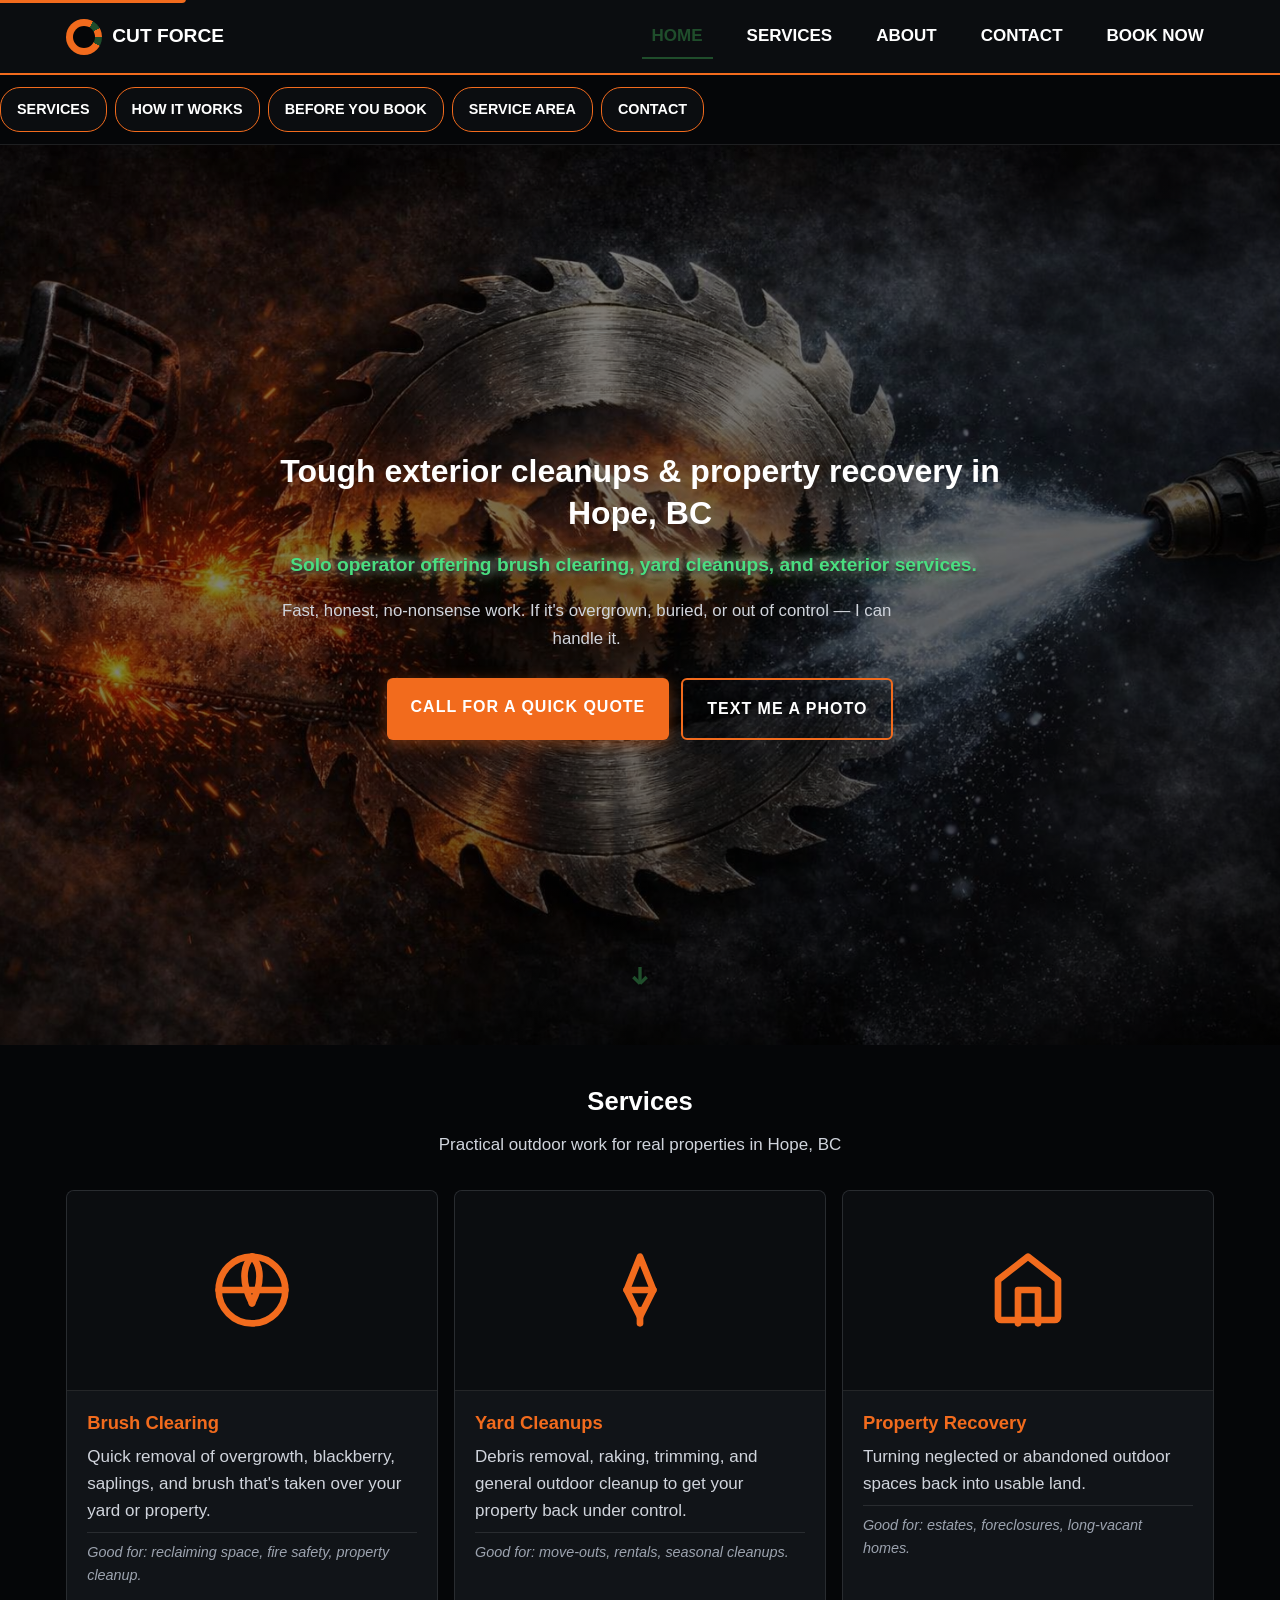
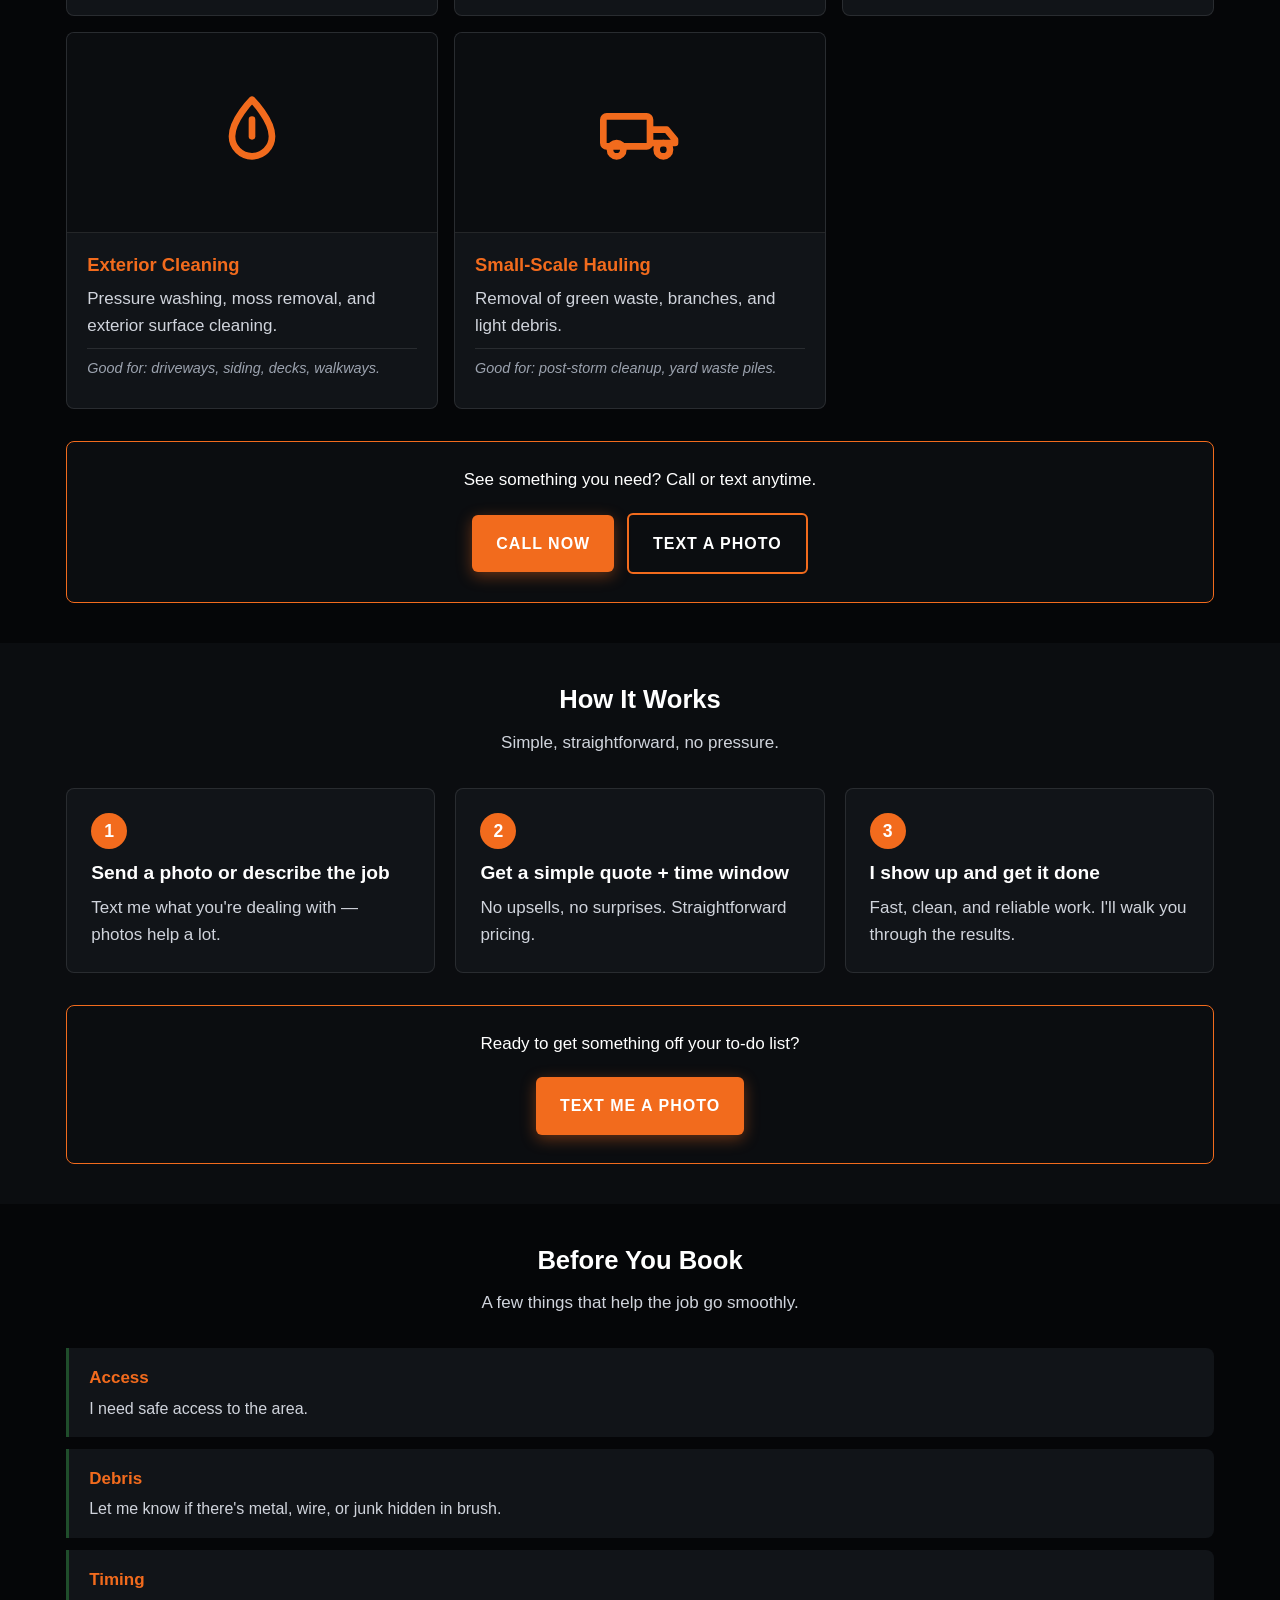
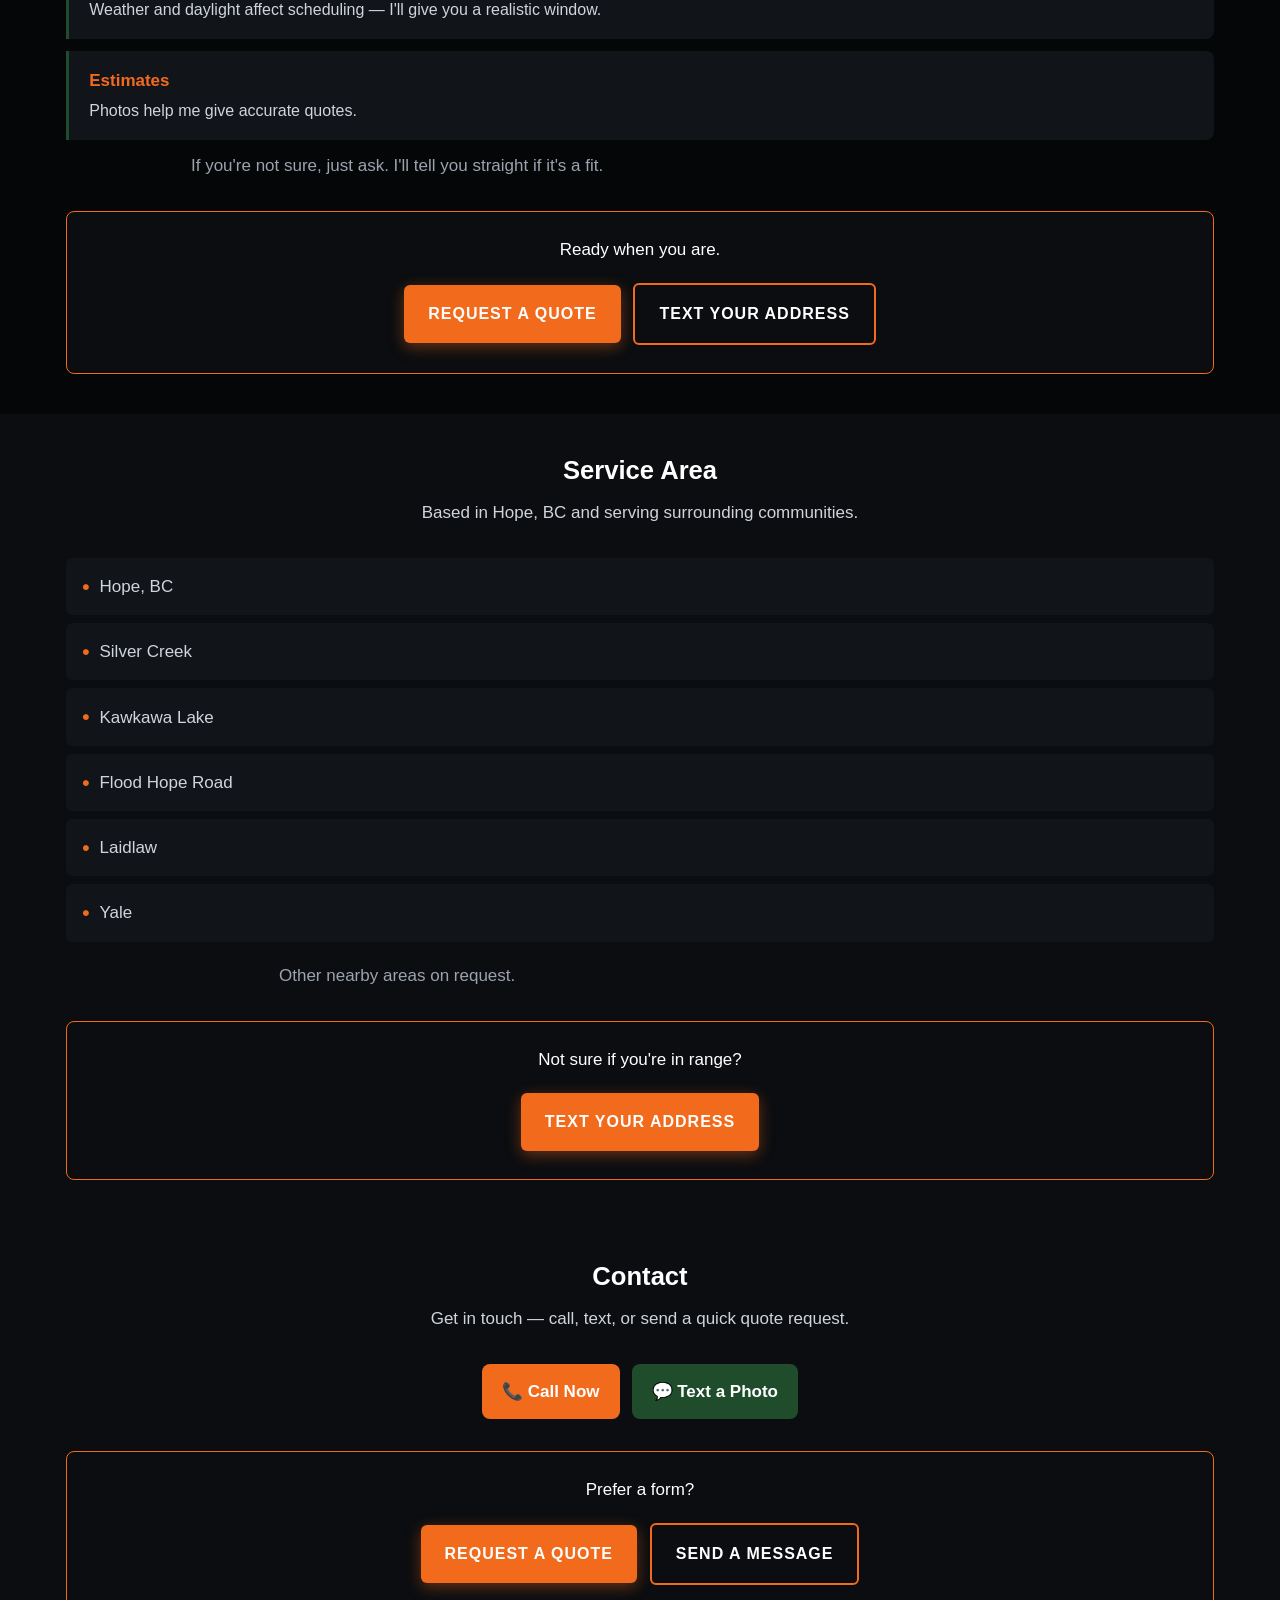
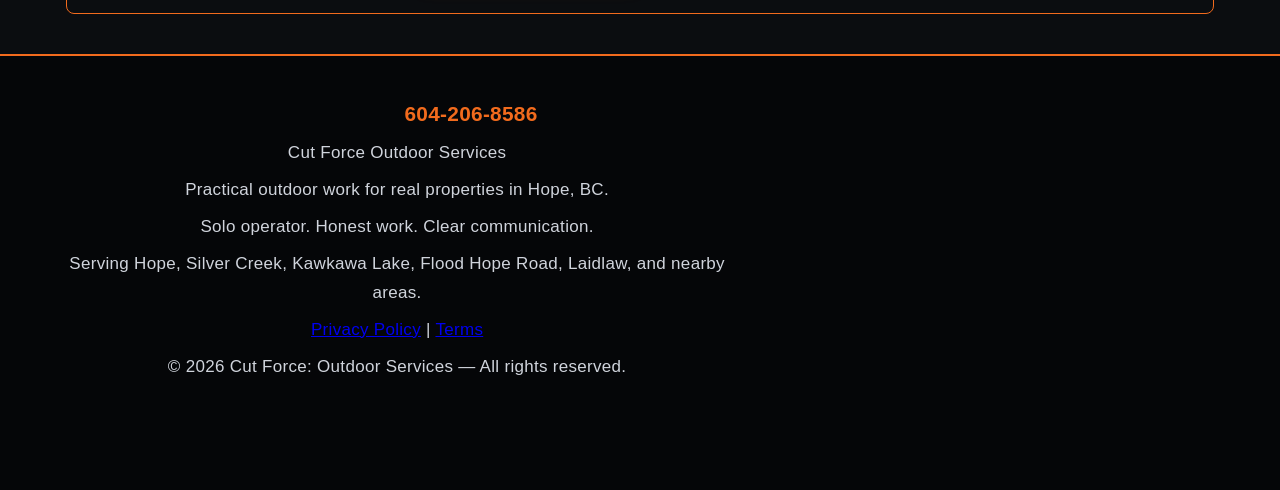
==== index.html @ 31bbf3ec "feat(site): add Microsoft Clarity analytics tracking across pages Add onclick event handlers to trac" ====
<!DOCTYPE html>
<html lang="en">
<head>
    <!-- Clarity tracking code for https://cutforceoutdoorservices.ca/ -->
<script>
    (function(c,l,a,r,i,t,y){
        c[a]=c[a]||function(){(c[a].q=c[a].q||[]).push(arguments)};
        t=l.createElement(r);t.async=1;t.src="https://www.clarity.ms/tag/"+i+"?ref=bwt";
        y=l.getElementsByTagName(r)[0];y.parentNode.insertBefore(t,y);
    })(window, document, "clarity", "script", "xai594ujfy");
</script>
    <meta charset="UTF-8">
    <meta name="viewport" content="width=device-width, initial-scale=1.0">
    <title>Cut Force Outdoor Services | Brush Clearing & Property Recovery in Hope BC</title>
    <meta name="description" content="Solo operator in Hope, BC offering brush clearing, yard cleanups, property recovery, and exterior services. Call or text for a fast quote.">
    
    <!-- Open Graph / Social Media -->
    <meta property="og:title" content="Cut Force Outdoor Services | Brush Clearing & Property Recovery in Hope BC">
    <meta property="og:description" content="Solo operator in Hope, BC offering brush clearing, yard cleanups, property recovery, and exterior services. Call or text for a fast quote.">
    <meta property="og:type" content="website">
    <meta property="og:url" content="https://cutforceoutdoorservices.ca/">
    <meta property="og:image" content="https://cutforceoutdoorservices.ca/img/hero-bg.png">
    
    <!-- Local Business Schema -->
    <script type="application/ld+json">
    {
      "@context": "https://schema.org",
      "@type": "LocalBusiness",
      "name": "Cut Force Outdoor Services",
      "image": "https://cutforceoutdoorservices.ca/img/favicon.svg",
      "telephone": "+16042068586",
      "address": {
        "@type": "PostalAddress",
        "addressLocality": "Hope",
        "addressRegion": "BC",
        "addressCountry": "CA"
      },
      "areaServed": ["Hope, BC", "Silver Creek", "Kawkawa Lake", "Flood Hope Road", "Laidlaw", "Yale"],
      "serviceType": ["Brush Clearing", "Yard Cleanups", "Property Recovery", "Pressure Washing", "Chainsaw Work"]
    }
    </script>
    
    <link rel="icon" href="img/favicon.svg" type="image/svg+xml">
    <link rel="stylesheet" href="css/styles.css">
</head>
<body>
    <a href="#main-content" class="skip-link">Skip to main content</a>

    <header>
        <div class="container header-container">
            <div class="logo">
                <div class="logo-icon" aria-label="Cut Force Logo"></div>
                <span>CUT FORCE</span>
            </div>
            <button class="menu-toggle" aria-label="Toggle menu" aria-expanded="false">☰</button>
            <nav id="main-nav">
                <ul>
                    <li><a href="index.html" class="active">Home</a></li>
                    <li><a href="services.html">Services</a></li>
                    <li><a href="about.html">About</a></li>
                    <li><a href="contact.html">Contact</a></li>
                    <li><a href="contact.html" onclick="clarity('event','cta_book_click')"><span>Book Now</span></a>
                </ul>
            </nav>
        </div>
    </header>

    <nav class="jump-menu" aria-label="Page sections">
        <a href="#services">Services</a>
        <a href="#how-it-works">How It Works</a>
        <a href="#before-you-book">Before You Book</a>
        <a href="#service-area">Service Area</a>
        <a href="#contact">Contact</a>
    </nav>

    <section class="hero" id="main-content">
        <div class="hero-overlay"></div>
        <div class="container hero-content">
            <h1 class="hero-title">Tough exterior cleanups &amp; property recovery in Hope, BC</h1>
            <p class="hero-tagline">Solo operator offering brush clearing, yard cleanups, and exterior services.</p>
            <p class="hero-description">Fast, honest, no-nonsense work. If it's overgrown, buried, or out of control — I can handle it.</p>
            <div class="hero-buttons">
                <a href="tel:604-206-8586" class="btn btn-orange" onclick="clarity('event','cta_call_click')"><span>Call for a Quick Quote</span></a>
                <a href="sms:604-206-8586" class="btn btn-outline" onclick="clarity('event','cta_text_click')"><span>Text Me a Photo</span></a>
            </div>
        </div>
        <div class="scroll-indicator" aria-hidden="true" onclick="document.getElementById('services').scrollIntoView({behavior:'smooth'})">
            <svg viewBox="0 0 24 24"><path d="M12 16 L12 6" stroke="currentColor" stroke-width="2" fill="none"/><path d="M12 16 L8 12" stroke="currentColor" stroke-width="2" fill="none"/><path d="M12 16 L16 12" stroke="currentColor" stroke-width="2" fill="none"/></svg>
        </div>
    </section>

    <main>
        <section class="services" id="services">
            <div class="container">
                <div class="section-header">
                    <h2>Services</h2>
                    <p>Practical outdoor work for real properties in Hope, BC</p>
                </div>
                <div class="services-grid">
                    <div class="service-card">
                        <div class="service-icon">
                            <svg viewBox="0 0 24 24" fill="none" stroke="currentColor" stroke-width="2" stroke-linecap="round" stroke-linejoin="round"><path d="M12 2a10 10 0 0 1 0 20 10 10 0 0 1 0-20"/><path d="M12 2c3 3 3 8 0 14"/><path d="M12 2c-3 3-3 8 0 14"/><path d="M2 12h20"/></svg>
                        </div>
                        <div class="service-card-content">
                            <h3>Brush Clearing</h3>
                            <p>Quick removal of overgrowth, blackberry, saplings, and brush that's taken over your yard or property.</p>
                            <p class="good-for">Good for: reclaiming space, fire safety, property cleanup.</p>
                        </div>
                    </div>
                    <div class="service-card">
                        <div class="service-icon">
                            <svg viewBox="0 0 24 24" fill="none" stroke="currentColor" stroke-width="2" stroke-linecap="round" stroke-linejoin="round"><path d="M12 2L8 12h8z"/><path d="M8 12l4 8 4-8"/><path d="M12 22v-4"/></svg>
                        </div>
                        <div class="service-card-content">
                            <h3>Yard Cleanups</h3>
                            <p>Debris removal, raking, trimming, and general outdoor cleanup to get your property back under control.</p>
                            <p class="good-for">Good for: move-outs, rentals, seasonal cleanups.</p>
                        </div>
                    </div>
                    <div class="service-card">
                        <div class="service-icon">
                            <svg viewBox="0 0 24 24" fill="none" stroke="currentColor" stroke-width="2" stroke-linecap="round" stroke-linejoin="round"><path d="M3 9l9-7 9 7v11a1 1 0 0 1-1 1H4a1 1 0 0 1-1-1z"/><path d="M9 22V12h6v10"/></svg>
                        </div>
                        <div class="service-card-content">
                            <h3>Property Recovery</h3>
                            <p>Turning neglected or abandoned outdoor spaces back into usable land.</p>
                            <p class="good-for">Good for: estates, foreclosures, long-vacant homes.</p>
                        </div>
                    </div>
                    <div class="service-card">
                        <div class="service-icon">
                            <svg viewBox="0 0 24 24" fill="none" stroke="currentColor" stroke-width="2" stroke-linecap="round" stroke-linejoin="round"><path d="M12 2c0 0-6 6-6 11a6 6 0 1 0 12 0c0-5-6-11-6-11z"/><path d="M12 8v5"/></svg>
                        </div>
                        <div class="service-card-content">
                            <h3>Exterior Cleaning</h3>
                            <p>Pressure washing, moss removal, and exterior surface cleaning.</p>
                            <p class="good-for">Good for: driveways, siding, decks, walkways.</p>
                        </div>
                    </div>
                    <div class="service-card">
                        <div class="service-icon">
                            <svg viewBox="0 0 24 24" fill="none" stroke="currentColor" stroke-width="2" stroke-linecap="round" stroke-linejoin="round"><rect x="1" y="7" width="14" height="9" rx="1"/><path d="M16 11h4l2.5 3v1h-7"/><circle cx="5" cy="17" r="2"/><circle cx="19" cy="17" r="2"/></svg>
                        </div>
                        <div class="service-card-content">
                            <h3>Small-Scale Hauling</h3>
                            <p>Removal of green waste, branches, and light debris.</p>
                            <p class="good-for">Good for: post-storm cleanup, yard waste piles.</p>
                        </div>
                    </div>
                </div>
                <div class="cta-block">
                    <p>See something you need? Call or text anytime.</p>
                    <a href="tel:604-206-8586" class="btn btn-orange" onclick="clarity('event','cta_call_click')"><span>Call Now</span></a>
                    <a href="sms:604-206-8586" class="btn btn-outline" onclick="clarity('event','cta_text_click')"><span>Text a Photo</span></a>
                </div>
            </div>
        </section>

        <section class="services services-alt" id="how-it-works">
            <div class="container">
                <div class="section-header">
                    <h2>How It Works</h2>
                    <p>Simple, straightforward, no pressure.</p>
                </div>
                <div class="steps">
                    <div class="step">
                        <div class="step-number">1</div>
                        <h3>Send a photo or describe the job</h3>
                        <p>Text me what you're dealing with — photos help a lot.</p>
                    </div>
                    <div class="step">
                        <div class="step-number">2</div>
                        <h3>Get a simple quote + time window</h3>
                        <p>No upsells, no surprises. Straightforward pricing.</p>
                    </div>
                    <div class="step">
                        <div class="step-number">3</div>
                        <h3>I show up and get it done</h3>
                        <p>Fast, clean, and reliable work. I'll walk you through the results.</p>
                    </div>
                </div>
                <div class="cta-block">
                    <p>Ready to get something off your to-do list?</p>
                    <a href="sms:604-206-8586" class="btn btn-orange" onclick="clarity('event','cta_text_click')"><span>Text Me a Photo</span></a>
                </div>
            </div>
        </section>

        <section class="services" id="before-you-book">
            <div class="container">
                <div class="section-header">
                    <h2>Before You Book</h2>
                    <p>A few things that help the job go smoothly.</p>
                </div>
                <ul class="before-book-list">
                    <li>
                        <strong>Access</strong>
                        <p>I need safe access to the area.</p>
                    </li>
                    <li>
                        <strong>Debris</strong>
                        <p>Let me know if there's metal, wire, or junk hidden in brush.</p>
                    </li>
                    <li>
                        <strong>Timing</strong>
                        <p>Weather and daylight affect scheduling — I'll give you a realistic window.</p>
                    </li>
                    <li>
                        <strong>Estimates</strong>
                        <p>Photos help me give accurate quotes.</p>
                    </li>
                </ul>
                <p class="text-center mb-l text-muted">If you're not sure, just ask. I'll tell you straight if it's a fit.</p>
                <div class="cta-block">
                    <p>Ready when you are.</p>
                    <a href="contact.html" class="btn btn-orange" onclick="clarity('event','cta_quote_click')"><span>Request a Quote</span></a>
                    <a href="sms:604-206-8586" class="btn btn-outline" onclick="clarity('event','cta_text_click')"><span>Text Your Address</span></a>
                </div>
            </div>
        </section>

        <section class="services services-alt" id="service-area">
            <div class="container">
                <div class="section-header">
                    <h2>Service Area</h2>
                    <p>Based in Hope, BC and serving surrounding communities.</p>
                </div>
                <ul class="service-area-list">
                    <li>Hope, BC</li>
                    <li>Silver Creek</li>
                    <li>Kawkawa Lake</li>
                    <li>Flood Hope Road</li>
                    <li>Laidlaw</li>
                    <li>Yale</li>
                </ul>
                <p class="text-center mb-l text-muted">Other nearby areas on request.</p>
                <div class="cta-block">
                    <p>Not sure if you're in range?</p>
                    <a href="sms:604-206-8586" class="btn btn-orange" onclick="clarity('event','cta_text_click')"><span>Text Your Address</span></a>
                </div>
            </div>
        </section>

        <section class="services services-alt" id="contact">
            <div class="container">
                <div class="section-header">
                    <h2>Contact</h2>
                    <p>Get in touch — call, text, or send a quick quote request.</p>
                </div>
                <div class="quick-contact">
                    <a href="tel:604-206-8586" class="call-link" onclick="clarity('event','cta_call_click')">📞 Call Now</a>
                    <a href="sms:604-206-8586" class="text-link" onclick="clarity('event','cta_text_click')">💬 Text a Photo</a>
                </div>
                <div class="cta-block">
                    <p>Prefer a form?</p>
                    <a href="contact.html" class="btn btn-orange" onclick="clarity('event','cta_quote_click')"><span>Request a Quote</span></a>
                    <a href="contact.html" class="btn btn-outline" onclick="clarity('event','cta_contact_click')"><span>Send a Message</span></a>
                </div>
            </div>
        </section>
    </main>

    <footer>
        <div class="container">
            <p class="footer-text footer-phone">604-206-8586</p>
            <p class="footer-text">Cut Force Outdoor Services</p>
            <p class="footer-text">Practical outdoor work for real properties in Hope, BC.</p>
            <p class="footer-text">Solo operator. Honest work. Clear communication.</p>
            <p class="footer-text">Serving Hope, Silver Creek, Kawkawa Lake, Flood Hope Road, Laidlaw, and nearby areas.</p>
            <p class="footer-text"><a href="privacy-policy.html">Privacy Policy</a> | <a href="terms.html">Terms</a></p>
            <p class="footer-text">&copy; 2026 Cut Force: Outdoor Services — All rights reserved.</p>
        </div>
    </footer>

    <div class="sticky-action-bar" aria-label="Quick contact">
        <a href="tel:604-206-8586" onclick="clarity('event','cta_call_click')"><span class="bar-icon">📞</span> Call</a>
        <a href="sms:604-206-8586" onclick="clarity('event','cta_text_click')"><span class="bar-icon">💬</span> Text</a>
        <a href="contact.html" onclick="clarity('event','cta_contact_click')"><span class="bar-icon">📝</span> Contact</a>
    </div>

    <script>
        const menuToggle = document.querySelector('.menu-toggle');
        const nav = document.getElementById('main-nav');
        menuToggle.addEventListener('click', function() {
            const isOpen = nav.style.display === 'block';
            nav.style.display = isOpen ? 'none' : 'block';
            menuToggle.setAttribute('aria-expanded', !isOpen);
            menuToggle.textContent = isOpen ? '☰' : '✕';
        });
    </script>
</body>
</html>
---- css/styles.css ----
/* Cut Force: Outdoor Services - Mobile-First UI Kit */
/* Dark, gritty aesthetic merged with readability-first mobile */

/* Reset & Base */
* { margin: 0; padding: 0; box-sizing: border-box; }
:root {
    --bg-primary: #050608;
    --bg-secondary: #0B0D10;
    --bg-card: #111418;
    --accent-orange: #F26B1D;
    --accent-green: #1F4D2B;
    --text-white: #FFFFFF;
    --text-gray: #D0D4DC;
    --text-muted: #9CA3AF;
}

html { scroll-behavior: smooth; }
body {
    font-family: 'Segoe UI', Tahoma, Geneva, Verdana, sans-serif;
    background-color: var(--bg-primary);
    color: var(--text-white);
    line-height: 1.6;
    min-height: 100vh;
    padding-bottom: 80px;
    font-size: 17px;
}

/* Container */
.container { width: 92%; max-width: 1200px; margin: 0 auto; padding: 0 15px; }

/* Spacing System */
.section-padding { padding: 40px 0; }
.mb-s { margin-bottom: 8px; }
.mb-m { margin-bottom: 16px; }
.mb-l { margin-bottom: 24px; }
.mb-xl { margin-bottom: 32px; }
.mt-xl { margin-top: 32px; }

/* Typography */
h1, h2, h3, h4 { line-height: 1.3; margin-bottom: 12px; }
h1 { font-size: clamp(1.6rem, 5vw, 2rem); }
h2 { font-size: clamp(1.3rem, 4vw, 1.6rem); }
h3 { font-size: 1.2rem; }
p { margin-bottom: 12px; max-width: 70ch; }

/* Text Center Utility */
.text-center { text-align: center; }
.text-center p { margin-left: auto; margin-right: auto; }
.text-muted { color: var(--text-muted); }

/* Skip link */
.skip-link { position: absolute; top: -40px; left: 0; background: var(--accent-orange); color: var(--text-white); padding: 8px 16px; text-decoration: none; z-index: 1000; border-radius: 0 0 4px 0; }
.skip-link:focus { top: 0; }

/* Header */
header { position: sticky; top: 0; background: var(--bg-secondary); border-bottom: 2px solid var(--accent-orange); z-index: 100; padding: 14px 0; }
.header-container { display: flex; justify-content: space-between; align-items: center; flex-wrap: wrap; padding: 0 15px; }
.logo { font-size: 1.2rem; font-weight: 900; color: var(--text-white); display: flex; align-items: center; gap: 10px; }
.logo-icon { width: 36px; height: 36px; border-radius: 50%; background: conic-gradient(from 0deg, var(--accent-orange) 0deg 30deg, var(--accent-green) 30deg 60deg, var(--accent-orange) 60deg 90deg, var(--accent-green) 90deg 120deg, var(--accent-orange) 120deg); position: relative; flex-shrink: 0; }
.logo-icon::before { content: ''; position: absolute; top: 50%; left: 50%; transform: translate(-50%, -50%); width: 22px; height: 22px; background: var(--bg-primary); border-radius: 50%; }
.phone-header { color: var(--accent-orange); font-weight: 700; font-size: 1rem; }

/* Navigation */
nav ul { display: flex; list-style: none; gap: 1.5rem; flex-wrap: wrap; }
nav a { color: var(--text-white); text-transform: uppercase; font-weight: 600; transition: color 0.3s; padding: 8px 10px; text-decoration: none; min-height: 44px; display: inline-flex; align-items: center; }
nav a:hover { color: var(--accent-orange); }
nav a.active { color: var(--accent-green); border-bottom: 2px solid var(--accent-green); }
nav a:focus { outline: 2px solid var(--accent-green); outline-offset: 2px; }

/* Hamburger Menu */
.menu-toggle { display: none; background: none; border: none; color: var(--text-white); font-size: 1.8rem; cursor: pointer; padding: 8px; min-height: 44px; min-width: 44px; }

/* Sticky Bottom Action Bar */
.sticky-action-bar { position: fixed; bottom: 0; left: 0; right: 0; background: var(--bg-secondary); border-top: 2px solid var(--accent-orange); display: flex; z-index: 100; padding: 8px 0; box-shadow: 0 -4px 20px rgba(0,0,0,0.5); }
.sticky-action-bar a { flex: 1; display: flex; flex-direction: column; align-items: center; justify-content: center; gap: 4px; padding: 10px 8px; text-decoration: none; color: var(--text-white); font-weight: 700; font-size: 0.75rem; text-transform: uppercase; letter-spacing: 0.5px; min-height: 56px; border-right: 1px solid rgba(255,255,255,0.1); }
.sticky-action-bar a:last-child { border-right: none; }
.sticky-action-bar a:hover { background: rgba(242, 107, 29, 0.15); }
.sticky-action-bar a:focus { outline: 2px solid var(--accent-green); outline-offset: -2px; }
.sticky-action-bar .bar-icon { font-size: 1.3rem; }

/* Hero Section */
.hero { position: relative; min-height: 100vh; display: flex; align-items: center; justify-content: center; text-align: center; overflow: hidden; background-image: url("../img/hero-bg.png"); background-size: cover; background-position: center; background-repeat: no-repeat; background-color: var(--bg-secondary); }
.hero-short { min-height: 50vh; }
.hero-overlay { position: absolute; inset: 0; background: linear-gradient(135deg, rgba(0,0,0,0.4) 0%, rgba(0,0,0,0.7) 100%); z-index: 1; }
.hero-content { position: relative; z-index: 3; padding: 20px; max-width: 800px; }
.hero-title { margin-bottom: 16px; }
.hero-tagline { font-size: 1.2rem; color: #4ADE80; margin-bottom: 16px; font-weight: 600; text-shadow: 0 2px 4px rgba(0,0,0,0.95), 0 0 10px rgba(255,255,255,0.9), 0 0 22px rgba(124,255,138,0.45); }
.hero-description { font-size: 1.05rem; color: var(--text-gray); margin-bottom: 24px; line-height: 1.7; }
.hero-buttons { display: flex; gap: 12px; flex-wrap: wrap; justify-content: center; }

/* Jump Menu */
.jump-menu { display: flex; gap: 8px; overflow-x: auto; padding: 12px 0; border-bottom: 1px solid rgba(255,255,255,0.1); }
.jump-menu a { white-space: nowrap; padding: 10px 16px; background: var(--bg-secondary); border: 1px solid var(--accent-orange); border-radius: 20px; color: var(--text-white); text-decoration: none; font-size: 0.9rem; font-weight: 600; flex-shrink: 0; min-height: 44px; display: inline-flex; align-items: center; }
.jump-menu a:hover { background: var(--accent-orange); }
.jump-menu a:focus { outline: 2px solid var(--accent-green); }

/* Buttons */
.btn { padding: 16px 24px; font-weight: 900; text-transform: uppercase; border: none; cursor: pointer; transition: all 0.3s; font-size: 1rem; letter-spacing: 1px; text-decoration: none; display: inline-block; min-height: 48px; border-radius: 6px; }
.btn:focus { outline: 2px solid var(--accent-green); outline-offset: 2px; }
.btn-orange { background: var(--accent-orange); color: var(--text-white); box-shadow: 0 4px 15px rgba(242, 107, 29, 0.4); }
.btn-orange:hover { transform: translateY(-2px); box-shadow: 0 6px 20px rgba(242, 107, 29, 0.6); }
.btn-outline { background: transparent; color: var(--text-white); border: 2px solid var(--accent-orange); min-height: 48px; }
.btn-outline:hover { background: rgba(242, 107, 29, 0.2); }
.btn-full { width: 100%; text-align: center; }

/* Services Section */
.services { padding: 40px 0; background: var(--bg-primary); }
.services-alt { background: var(--bg-secondary); }
.services-grid { display: grid; grid-template-columns: 1fr; gap: 16px; margin-top: 24px; }
.service-card { background: var(--bg-card); border: 1px solid rgba(255,255,255,0.1); border-radius: 8px; overflow: hidden; transition: transform 0.3s, box-shadow 0.3s; }
.service-card:hover { transform: translateY(-3px); box-shadow: 0 8px 25px rgba(0,0,0,0.4); }
.service-card img { width: 100%; height: 200px; object-fit: cover; display: block; }
.service-card .service-icon { width: 100%; height: 200px; display: flex; align-items: center; justify-content: center; background: var(--bg-secondary); border-bottom: 1px solid rgba(255,255,255,0.1); }
.service-card .service-icon svg { width: 80px; height: 80px; color: var(--accent-orange); }
.service-card-content { padding: 20px; }
.service-card h3 { color: var(--accent-orange); margin-bottom: 8px; font-size: 1.15rem; }
.service-card p { color: var(--text-gray); line-height: 1.6; margin-bottom: 8px; }
.service-card .good-for { font-size: 0.9rem; color: var(--text-muted); font-style: italic; margin-top: 8px; padding-top: 8px; border-top: 1px solid rgba(255,255,255,0.1); }

/* CTA Block */
.cta-block { background: var(--bg-secondary); border: 1px solid var(--accent-orange); border-radius: 8px; padding: 24px; text-align: center; margin-top: 32px; }
.cta-block p { margin-bottom: 16px; margin-left: auto; margin-right: auto; }
.cta-block .btn { margin: 4px; }

/* Section Headers */
.section-header { text-align: center; margin-bottom: 32px; }
.section-header h2 { color: var(--text-white); }
.section-header p { color: var(--text-gray); margin-left: auto; margin-right: auto; }

/* How It Works */
.steps { display: grid; gap: 20px; margin-top: 24px; }
.step { background: var(--bg-card); border: 1px solid rgba(255,255,255,0.1); border-radius: 8px; padding: 24px; position: relative; }
.step-number { display: inline-flex; align-items: center; justify-content: center; width: 36px; height: 36px; background: var(--accent-orange); color: var(--text-white); font-weight: 900; border-radius: 50%; margin-bottom: 12px; font-size: 1.1rem; }
.step h3 { margin-bottom: 8px; color: var(--text-white); }
.step p { color: var(--text-gray); margin-bottom: 0; }

/* Before You Book */
.before-book-list { list-style: none; margin-top: 24px; }
.before-book-list li { background: var(--bg-card); border-left: 3px solid var(--accent-green); padding: 16px 20px; margin-bottom: 12px; border-radius: 0 8px 8px 0; }
.before-book-list li strong { color: var(--accent-orange); display: block; margin-bottom: 4px; }
.before-book-list li p { color: var(--text-gray); margin-bottom: 0; font-size: 1rem; }

/* Service Area */
.service-area-list { list-style: none; margin: 20px 0; display: grid; gap: 8px; }
.service-area-list li { padding: 12px 16px; background: var(--bg-card); border-radius: 6px; color: var(--text-gray); display: flex; align-items: center; gap: 10px; }
.service-area-list li::before { content: '•'; color: var(--accent-orange); font-weight: 900; font-size: 1.3rem; }

/* Quick Contact */
.quick-contact { display: flex; gap: 12px; flex-wrap: wrap; margin-bottom: 24px; justify-content: center; }
.quick-contact a { display: inline-flex; align-items: center; gap: 8px; padding: 14px 20px; border-radius: 8px; text-decoration: none; font-weight: 700; min-height: 48px; }
.quick-contact .call-link { background: var(--accent-orange); color: var(--text-white); }
.quick-contact .text-link { background: var(--accent-green); color: var(--text-white); }

/* Photo Upload */
.photo-upload { border: 2px dashed rgba(255,255,255,0.3); border-radius: 8px; padding: 24px; text-align: center; cursor: pointer; transition: border-color 0.3s; position: relative; }
.photo-upload:hover { border-color: var(--accent-orange); }
.photo-upload input[type="file"] { position: absolute; inset: 0; opacity: 0; cursor: pointer; }
.photo-upload-label { color: var(--text-gray); font-size: 0.95rem; }

/* Forms */
.contact-prep ul {
    list-style: disc;
    padding-left: 1.5rem;
    line-height: 1.6;
}

.contact-prep li {
    margin-bottom: 0.5rem;
}

.contact-prep h2 {
    font-size: 1.8rem;
    font-weight: 600;
}

.mt-l { margin-top: 3rem; }
.mt-m { margin-top: 1.5rem; }
.mb-m { margin-bottom: 1.5rem; }

.contact-form, .booking-form { display: grid; gap: 16px; max-width: 100%; margin: 0 auto; }
.form-group { display: flex; flex-direction: column; }
.form-group label { margin-bottom: 6px; color: var(--accent-green); text-transform: uppercase; font-weight: 700; font-size: 0.85rem; letter-spacing: 0.5px; }
.form-group input, .form-group textarea, .form-group select { padding: 16px; background: var(--bg-secondary); border: 1px solid rgba(255,255,255,0.2); color: var(--text-white); font-size: 1rem; border-radius: 6px; min-height: 48px; }
.form-group input:focus, .form-group textarea:focus, .form-group select:focus { outline: 2px solid var(--accent-green); border-color: var(--accent-green); }
.form-group input.error, .form-group textarea.error { border-color: #ef4444; outline-color: #ef4444; }
.field-error { color: #ef4444; font-size: 0.85rem; margin-top: 4px; display: none; }
.field-error.show { display: block; }
.form-row { display: grid; grid-template-columns: 1fr; gap: 16px; }
.btn.loading { pointer-events: none; opacity: 0.7; white-space: nowrap; }
.btn.loading::after { content: ''; width: 18px; height: 18px; border: 2px solid var(--text-white); border-top-color: transparent; border-radius: 50%; animation: spin 0.6s linear infinite; margin-left: 10px; display: inline-block; vertical-align: middle; }
.btn-success { background: var(--accent-green) !important; cursor: default; animation: pulse 0.6s ease-in-out; }
.confirmation { display: none; background: var(--bg-primary); border: 2px solid var(--accent-green); padding: 32px; text-align: center; margin-top: 24px; border-radius: 8px; animation: fadeIn 0.4s ease-out; }
.confirmation.show { display: block; }
.form-error-message { display: none; background: #ef4444; color: white; padding: 12px 16px; border-radius: 6px; margin-bottom: 16px; text-align: center; font-weight: 600; }
.form-error-message.show { display: block; }

/* Spinner & pulse animations */
@keyframes spin { to { transform: rotate(360deg); } }
@keyframes pulse { 0%, 100% { transform: scale(1); } 50% { transform: scale(1.05); } }
@keyframes fadeIn { from { opacity: 0; transform: translateY(-10px); } to { opacity: 1; transform: translateY(0); } }

/* Gallery */
.gallery-grid { display: grid; grid-template-columns: 1fr; gap: 16px; margin-top: 24px; }
.gallery-item { border-radius: 8px; overflow: hidden; background: var(--bg-card); }
.gallery-item img { width: 100%; height: 220px; object-fit: cover; display: block; }
.gallery-item .gallery-icon { width: 100%; height: 220px; display: flex; align-items: center; justify-content: center; background: var(--bg-secondary); }
.gallery-item .gallery-icon svg { width: 100px; height: 100px; color: var(--accent-orange); }

/* Footer */
footer { background: var(--bg-primary); border-top: 2px solid var(--accent-orange); padding: 40px 0 100px; text-align: center; }
.footer-text { line-height: 1.7; letter-spacing: 0.3px; text-align: center; color: var(--text-gray); margin-bottom: 8px; }
.footer-phone { color: var(--accent-orange); font-size: 1.3rem; font-weight: 700; }

/* Scroll Indicator */
.scroll-indicator { position: absolute; bottom: 40px; left: 50%; transform: translateX(-50%); z-index: 3; cursor: pointer; animation: bounce 2s infinite; color: var(--accent-green); }
.scroll-indicator svg { width: 40px; height: 40px; }

/* Responsive */
@media (max-width: 599px) {
    .menu-toggle { display: block; }
    #main-nav { display: none; }
    #main-nav ul { flex-direction: column; gap: 0; width: 100%; }
    #main-nav a { display: block; padding: 14px 20px; border-bottom: 1px solid rgba(255,255,255,0.1); min-height: 48px; }
    .header-container { flex-wrap: nowrap; }
    nav { order: 3; width: 100%; }
}

@media (min-width: 600px) {
    .services-grid { grid-template-columns: repeat(2, 1fr); }
    .gallery-grid { grid-template-columns: repeat(2, 1fr); }
    .form-row { grid-template-columns: repeat(2, 1fr); }
    .steps { grid-template-columns: repeat(3, 1fr); }
    body { padding-bottom: 0; }
    .sticky-action-bar { display: none; }
    .menu-toggle { display: none !important; }
    #main-nav { display: block !important; }
    #main-nav ul { flex-wrap: wrap; justify-content: flex-end; }
}

@media (min-width: 900px) {
    .services-grid { grid-template-columns: repeat(3, 1fr); }
    .gallery-grid { grid-template-columns: repeat(3, 1fr); }
    .hero-buttons .btn { width: auto; }
}

@media (prefers-reduced-motion: reduce) {
    * { animation-duration: 0.01ms !important; transition-duration: 0.01ms !important; }
}

@keyframes bounce {
    0%, 100% { transform: translateX(-50%) translateY(0); }
    50% { transform: translateX(-50%) translateY(-10px); }
}

/* Utility */
.hidden { display: none; }
.service-card-narrow { max-width: 800px; margin: 0 auto; }
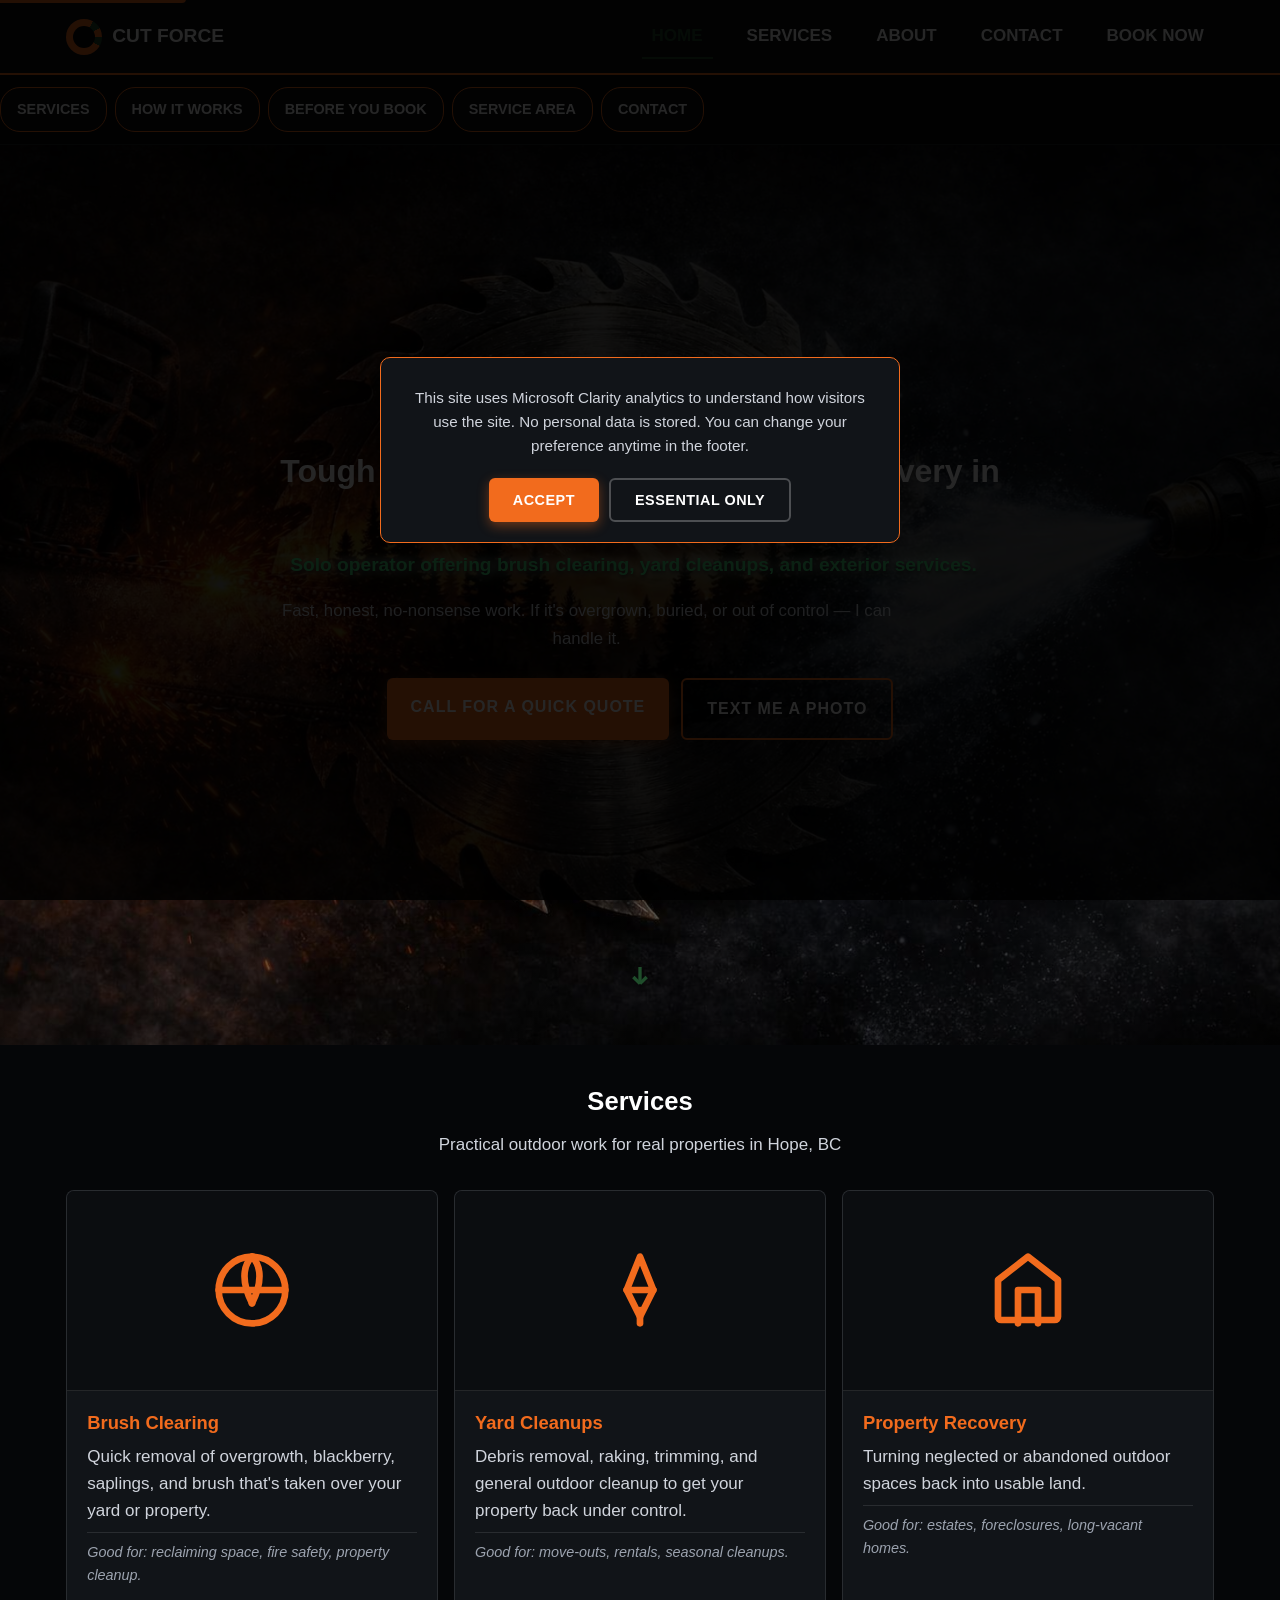
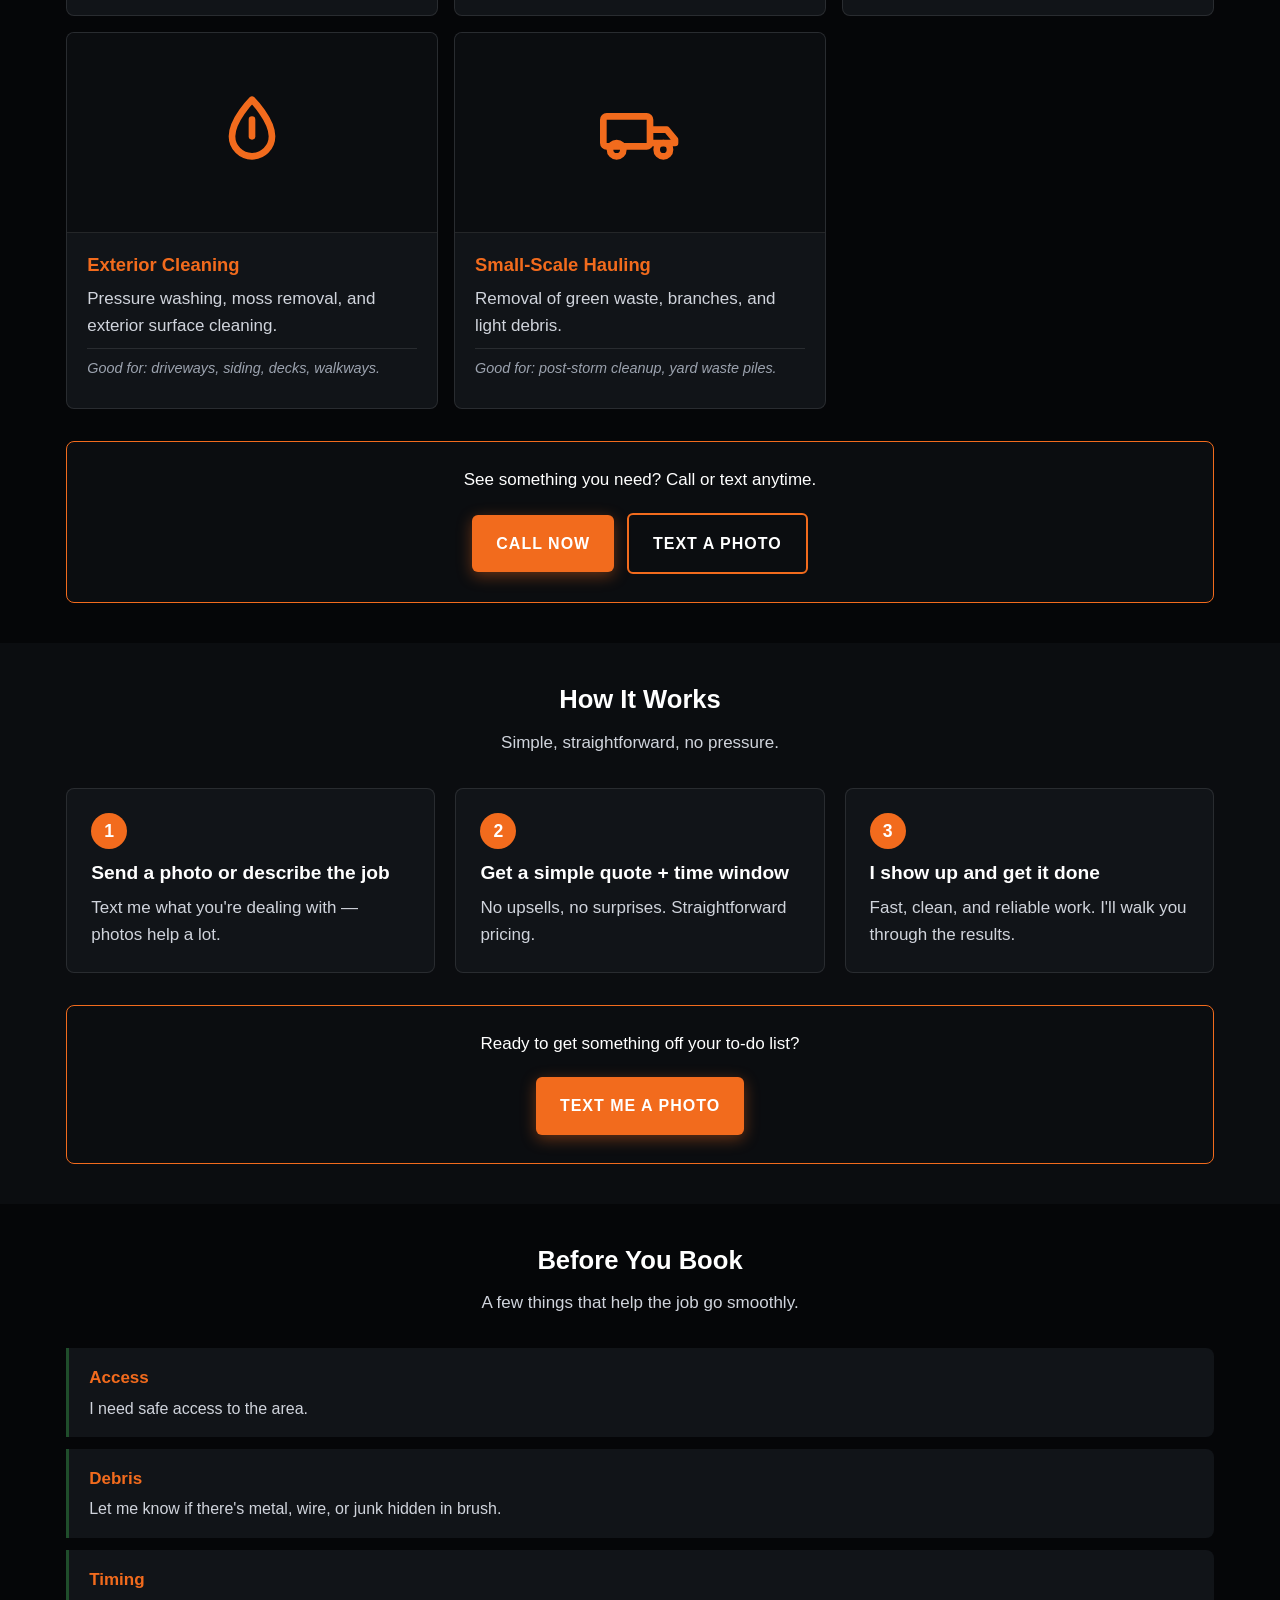
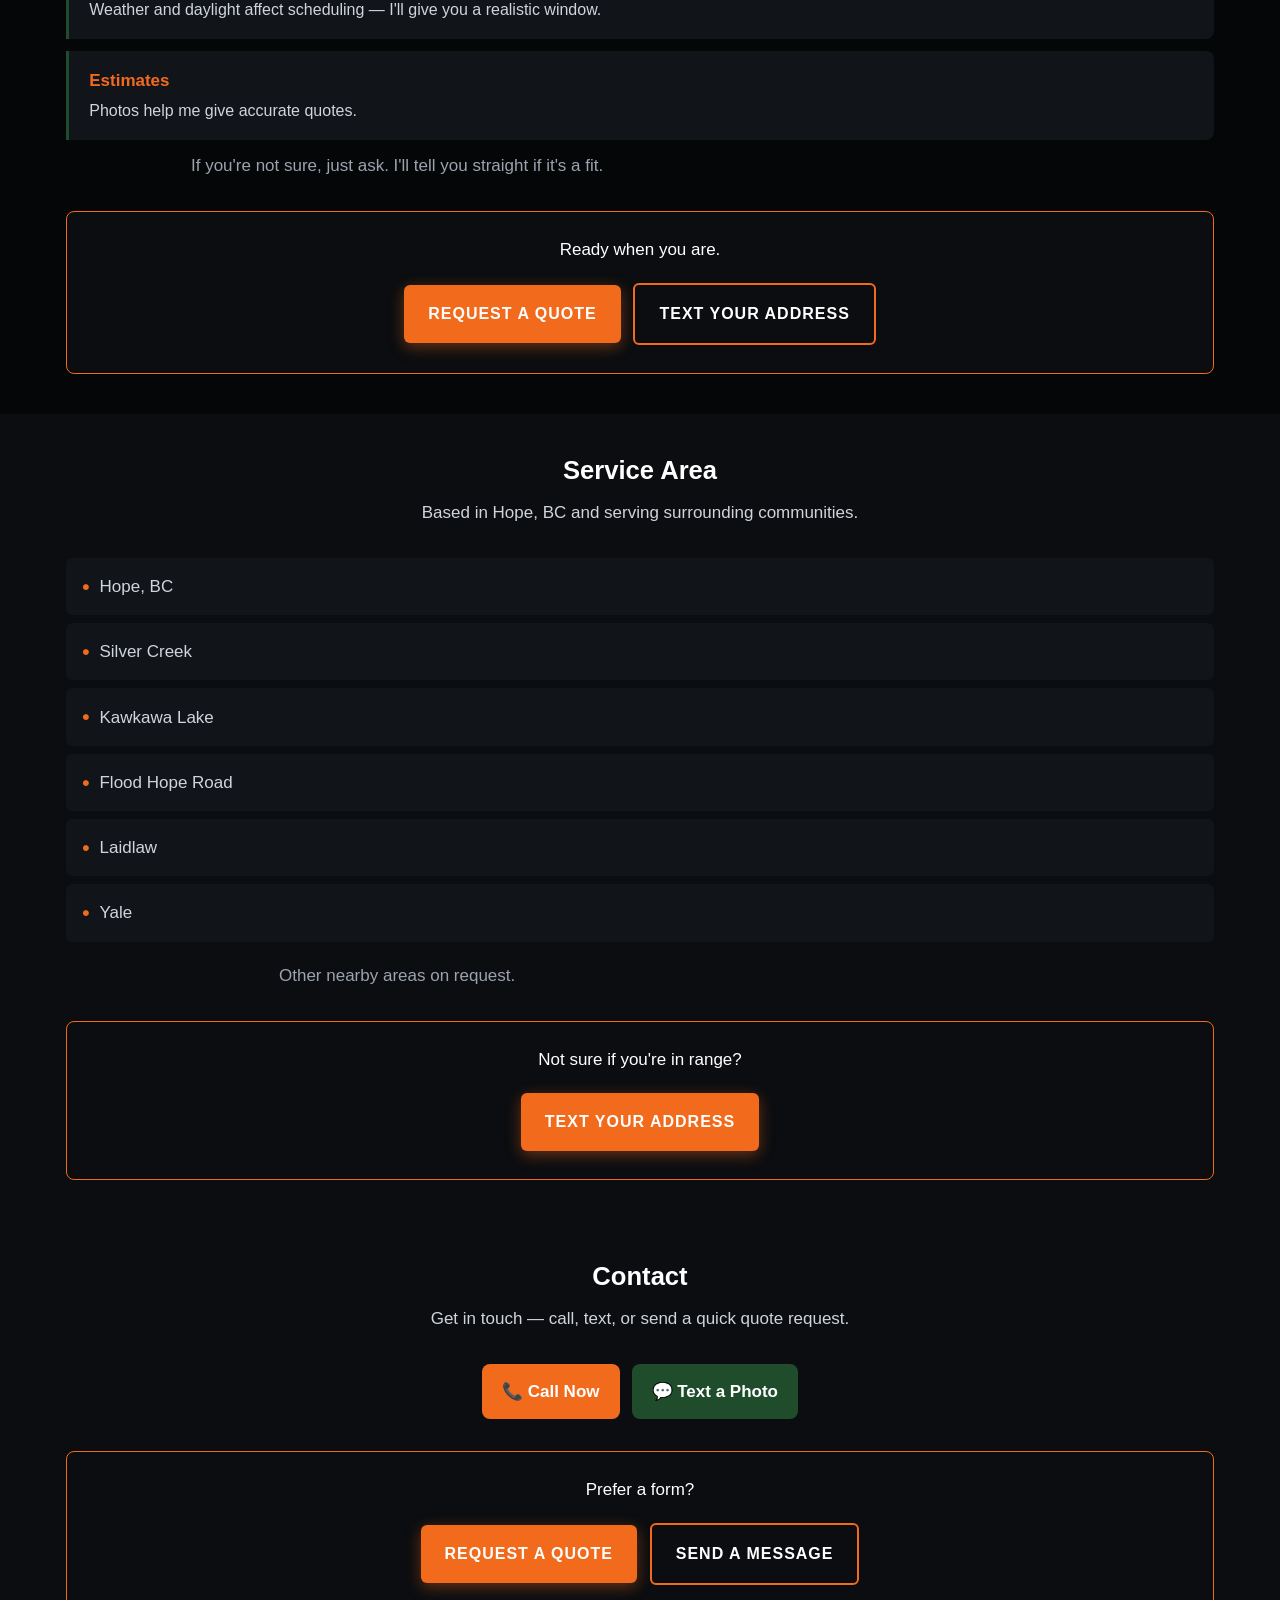
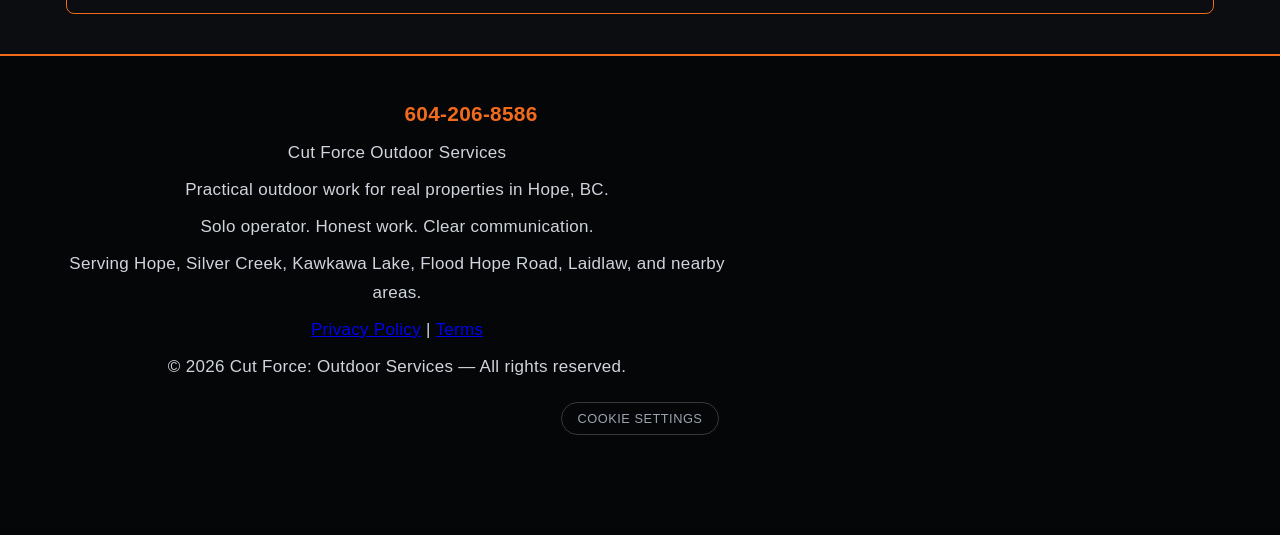
==== commit 53fb21bc: "refactor(site): centralize analytics with cookie consent banner Remove inline Microsoft Clarity trac" ====
--- a/index.html
+++ b/index.html
@@ -1,14 +1,7 @@
 <!DOCTYPE html>
 <html lang="en">
 <head>
-    <!-- Clarity tracking code for https://cutforceoutdoorservices.ca/ -->
-<script>
-    (function(c,l,a,r,i,t,y){
-        c[a]=c[a]||function(){(c[a].q=c[a].q||[]).push(arguments)};
-        t=l.createElement(r);t.async=1;t.src="https://www.clarity.ms/tag/"+i+"?ref=bwt";
-        y=l.getElementsByTagName(r)[0];y.parentNode.insertBefore(t,y);
-    })(window, document, "clarity", "script", "xai594ujfy");
-</script>
+    <!-- Analytics loaded via js/site.js with cookie consent -->
     <meta charset="UTF-8">
     <meta name="viewport" content="width=device-width, initial-scale=1.0">
     <title>Cut Force Outdoor Services | Brush Clearing & Property Recovery in Hope BC</title>
@@ -59,7 +52,7 @@
                     <li><a href="services.html">Services</a></li>
                     <li><a href="about.html">About</a></li>
                     <li><a href="contact.html">Contact</a></li>
-                    <li><a href="contact.html" onclick="clarity('event','cta_book_click')"><span>Book Now</span></a>
+                    <li><a href="contact.html" data-track="cta_book_click">Book Now</a></li>
                 </ul>
             </nav>
         </div>
@@ -80,8 +73,8 @@
             <p class="hero-tagline">Solo operator offering brush clearing, yard cleanups, and exterior services.</p>
             <p class="hero-description">Fast, honest, no-nonsense work. If it's overgrown, buried, or out of control — I can handle it.</p>
             <div class="hero-buttons">
-                <a href="tel:604-206-8586" class="btn btn-orange" onclick="clarity('event','cta_call_click')"><span>Call for a Quick Quote</span></a>
-                <a href="sms:604-206-8586" class="btn btn-outline" onclick="clarity('event','cta_text_click')"><span>Text Me a Photo</span></a>
+                <a href="tel:604-206-8586" class="btn btn-orange" data-track="cta_call_click"><span>Call for a Quick Quote</span></a>
+                <a href="sms:604-206-8586" class="btn btn-outline" data-track="cta_text_click"><span>Text Me a Photo</span></a>
             </div>
         </div>
         <div class="scroll-indicator" aria-hidden="true" onclick="document.getElementById('services').scrollIntoView({behavior:'smooth'})">
@@ -150,8 +143,8 @@
                 </div>
                 <div class="cta-block">
                     <p>See something you need? Call or text anytime.</p>
-                    <a href="tel:604-206-8586" class="btn btn-orange" onclick="clarity('event','cta_call_click')"><span>Call Now</span></a>
-                    <a href="sms:604-206-8586" class="btn btn-outline" onclick="clarity('event','cta_text_click')"><span>Text a Photo</span></a>
+                    <a href="tel:604-206-8586" class="btn btn-orange" data-track="cta_call_click"><span>Call Now</span></a>
+                    <a href="sms:604-206-8586" class="btn btn-outline" data-track="cta_text_click"><span>Text a Photo</span></a>
                 </div>
             </div>
         </section>
@@ -181,7 +174,7 @@
                 </div>
                 <div class="cta-block">
                     <p>Ready to get something off your to-do list?</p>
-                    <a href="sms:604-206-8586" class="btn btn-orange" onclick="clarity('event','cta_text_click')"><span>Text Me a Photo</span></a>
+                    <a href="sms:604-206-8586" class="btn btn-orange" data-track="cta_text_click"><span>Text Me a Photo</span></a>
                 </div>
             </div>
         </section>
@@ -213,8 +206,8 @@
                 <p class="text-center mb-l text-muted">If you're not sure, just ask. I'll tell you straight if it's a fit.</p>
                 <div class="cta-block">
                     <p>Ready when you are.</p>
-                    <a href="contact.html" class="btn btn-orange" onclick="clarity('event','cta_quote_click')"><span>Request a Quote</span></a>
-                    <a href="sms:604-206-8586" class="btn btn-outline" onclick="clarity('event','cta_text_click')"><span>Text Your Address</span></a>
+                    <a href="contact.html" class="btn btn-orange" data-track="cta_quote_click"><span>Request a Quote</span></a>
+                    <a href="sms:604-206-8586" class="btn btn-outline" data-track="cta_text_click"><span>Text Your Address</span></a>
                 </div>
             </div>
         </section>
@@ -236,7 +229,7 @@
                 <p class="text-center mb-l text-muted">Other nearby areas on request.</p>
                 <div class="cta-block">
                     <p>Not sure if you're in range?</p>
-                    <a href="sms:604-206-8586" class="btn btn-orange" onclick="clarity('event','cta_text_click')"><span>Text Your Address</span></a>
+                    <a href="sms:604-206-8586" class="btn btn-orange" data-track="cta_text_click"><span>Text Your Address</span></a>
                 </div>
             </div>
         </section>
@@ -248,13 +241,13 @@
                     <p>Get in touch — call, text, or send a quick quote request.</p>
                 </div>
                 <div class="quick-contact">
-                    <a href="tel:604-206-8586" class="call-link" onclick="clarity('event','cta_call_click')">📞 Call Now</a>
-                    <a href="sms:604-206-8586" class="text-link" onclick="clarity('event','cta_text_click')">💬 Text a Photo</a>
+                    <a href="tel:604-206-8586" class="call-link" data-track="cta_call_click">📞 Call Now</a>
+                    <a href="sms:604-206-8586" class="text-link" data-track="cta_text_click">💬 Text a Photo</a>
                 </div>
                 <div class="cta-block">
                     <p>Prefer a form?</p>
-                    <a href="contact.html" class="btn btn-orange" onclick="clarity('event','cta_quote_click')"><span>Request a Quote</span></a>
-                    <a href="contact.html" class="btn btn-outline" onclick="clarity('event','cta_contact_click')"><span>Send a Message</span></a>
+                    <a href="contact.html" class="btn btn-orange" data-track="cta_quote_click"><span>Request a Quote</span></a>
+                    <a href="contact.html" class="btn btn-outline" data-track="cta_contact_click"><span>Send a Message</span></a>
                 </div>
             </div>
         </section>
@@ -273,9 +266,9 @@
     </footer>
 
     <div class="sticky-action-bar" aria-label="Quick contact">
-        <a href="tel:604-206-8586" onclick="clarity('event','cta_call_click')"><span class="bar-icon">📞</span> Call</a>
-        <a href="sms:604-206-8586" onclick="clarity('event','cta_text_click')"><span class="bar-icon">💬</span> Text</a>
-        <a href="contact.html" onclick="clarity('event','cta_contact_click')"><span class="bar-icon">📝</span> Contact</a>
+        <a href="tel:604-206-8586" data-track="cta_call_click"><span class="bar-icon">📞</span> Call</a>
+        <a href="sms:604-206-8586" data-track="cta_text_click"><span class="bar-icon">💬</span> Text</a>
+        <a href="contact.html" data-track="cta_contact_click"><span class="bar-icon">📝</span> Contact</a>
     </div>
 
     <script>
@@ -288,5 +281,6 @@
             menuToggle.textContent = isOpen ? '☰' : '✕';
         });
     </script>
+    <script src="js/site.js"></script>
 </body>
 </html>
--- a/css/styles.css
+++ b/css/styles.css
@@ -256,5 +256,89 @@
 .hidden { display: none; }
 .service-card-narrow { max-width: 800px; margin: 0 auto; }
 
-
-
+/* ── Cookie Consent Banner ── */
+#cf-consent-banner {
+  position: fixed;
+  inset: 0;
+  z-index: 9999;
+  background: rgba(0,0,0,0.85);
+  display: flex;
+  align-items: center;
+  justify-content: center;
+  opacity: 0;
+  pointer-events: none;
+  transition: opacity 0.3s ease;
+}
+#cf-consent-banner.cf-visible {
+  opacity: 1;
+  pointer-events: auto;
+}
+.cf-consent-inner {
+  background: var(--bg-card, #111418);
+  border: 1px solid var(--accent-orange, #F26B1D);
+  border-radius: 10px;
+  padding: 28px 24px 20px;
+  max-width: 520px;
+  width: 92%;
+  text-align: center;
+  color: var(--text-white, #FFFFFF);
+}
+.cf-consent-text {
+  font-size: 0.95rem;
+  color: var(--text-gray, #D0D4DC);
+  line-height: 1.6;
+  margin: 0 0 20px;
+}
+.cf-consent-actions {
+  display: flex;
+  gap: 10px;
+  justify-content: center;
+  flex-wrap: wrap;
+}
+.cf-btn {
+  padding: 12px 24px;
+  border: none;
+  border-radius: 6px;
+  font-weight: 700;
+  font-size: 0.9rem;
+  cursor: pointer;
+  min-height: 44px;
+  text-transform: uppercase;
+  letter-spacing: 0.5px;
+  transition: transform 0.15s, box-shadow 0.2s;
+}
+.cf-btn-accept {
+  background: var(--accent-orange, #F26B1D);
+  color: var(--text-white, #FFFFFF);
+  box-shadow: 0 4px 12px rgba(242, 107, 29, 0.4);
+}
+.cf-btn-accept:hover { transform: translateY(-1px); }
+.cf-btn-essential {
+  background: transparent;
+  color: var(--text-white, #FFFFFF);
+  border: 2px solid rgba(255,255,255,0.25);
+}
+.cf-btn-essential:hover { border-color: var(--text-white, #FFFFFF); }
+
+/* Footer consent toggle */
+.cf-consent-toggle {
+  display: inline-block;
+  margin-top: 12px;
+  padding: 8px 16px;
+  background: transparent;
+  border: 1px solid rgba(255,255,255,0.2);
+  border-radius: 20px;
+  color: var(--text-muted, #9CA3AF);
+  font-size: 0.8rem;
+  cursor: pointer;
+  text-transform: uppercase;
+  letter-spacing: 0.5px;
+  transition: border-color 0.2s, color 0.2s;
+}
+.cf-consent-toggle:hover {
+  border-color: var(--accent-orange, #F26B1D);
+  color: var(--accent-orange, #F26B1D);
+}
+
+
+
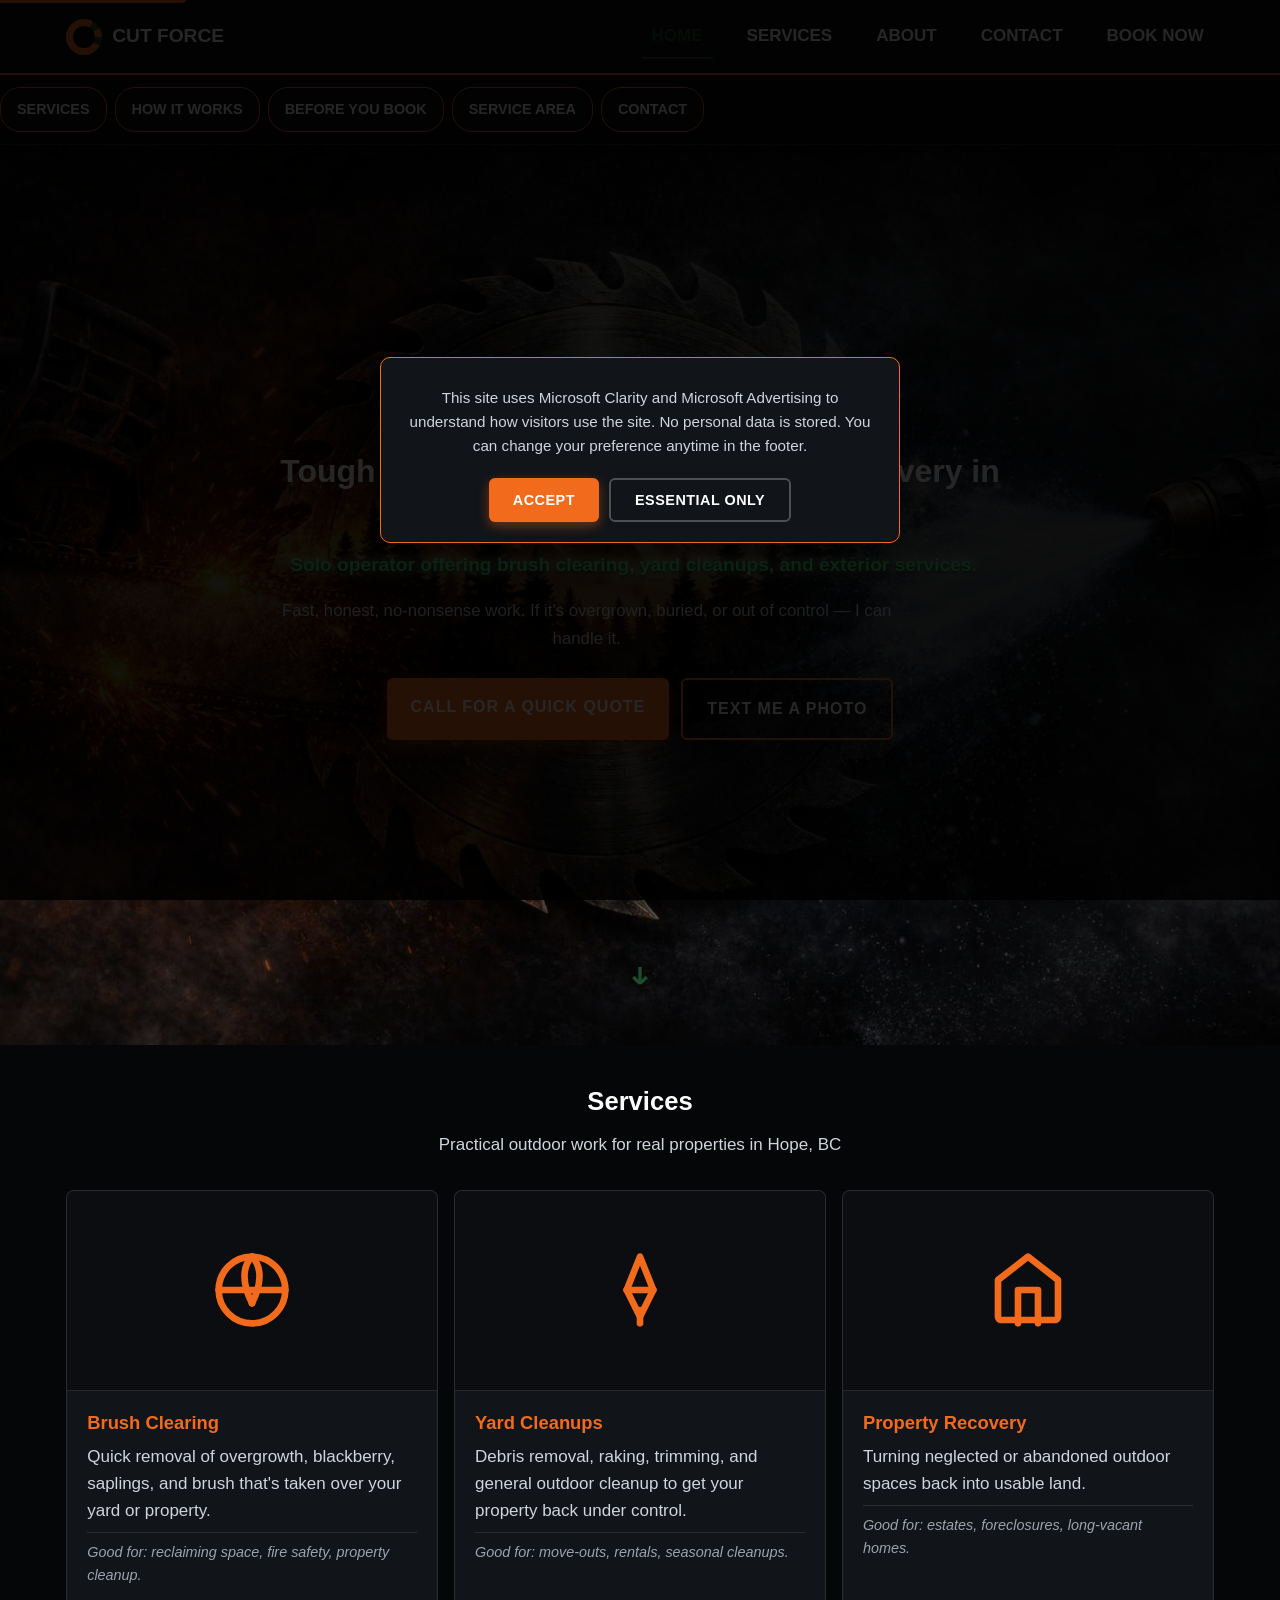
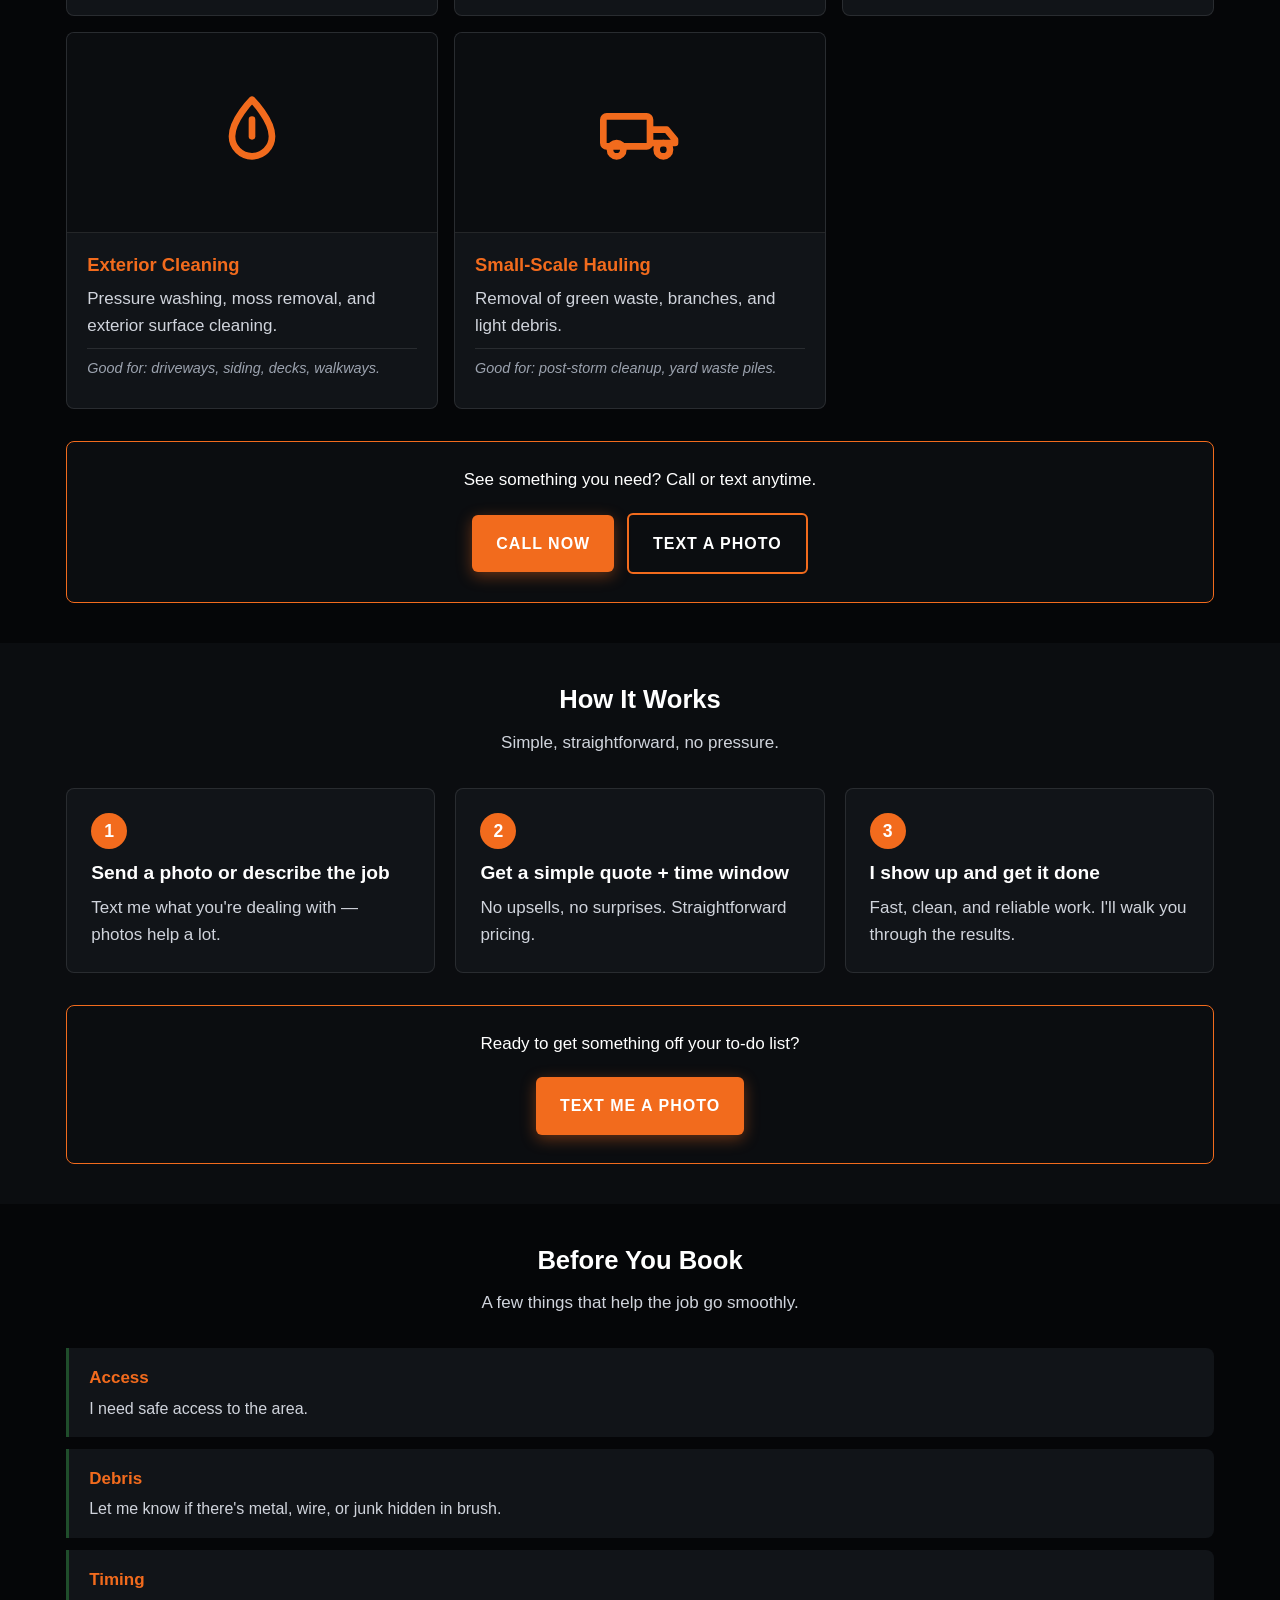
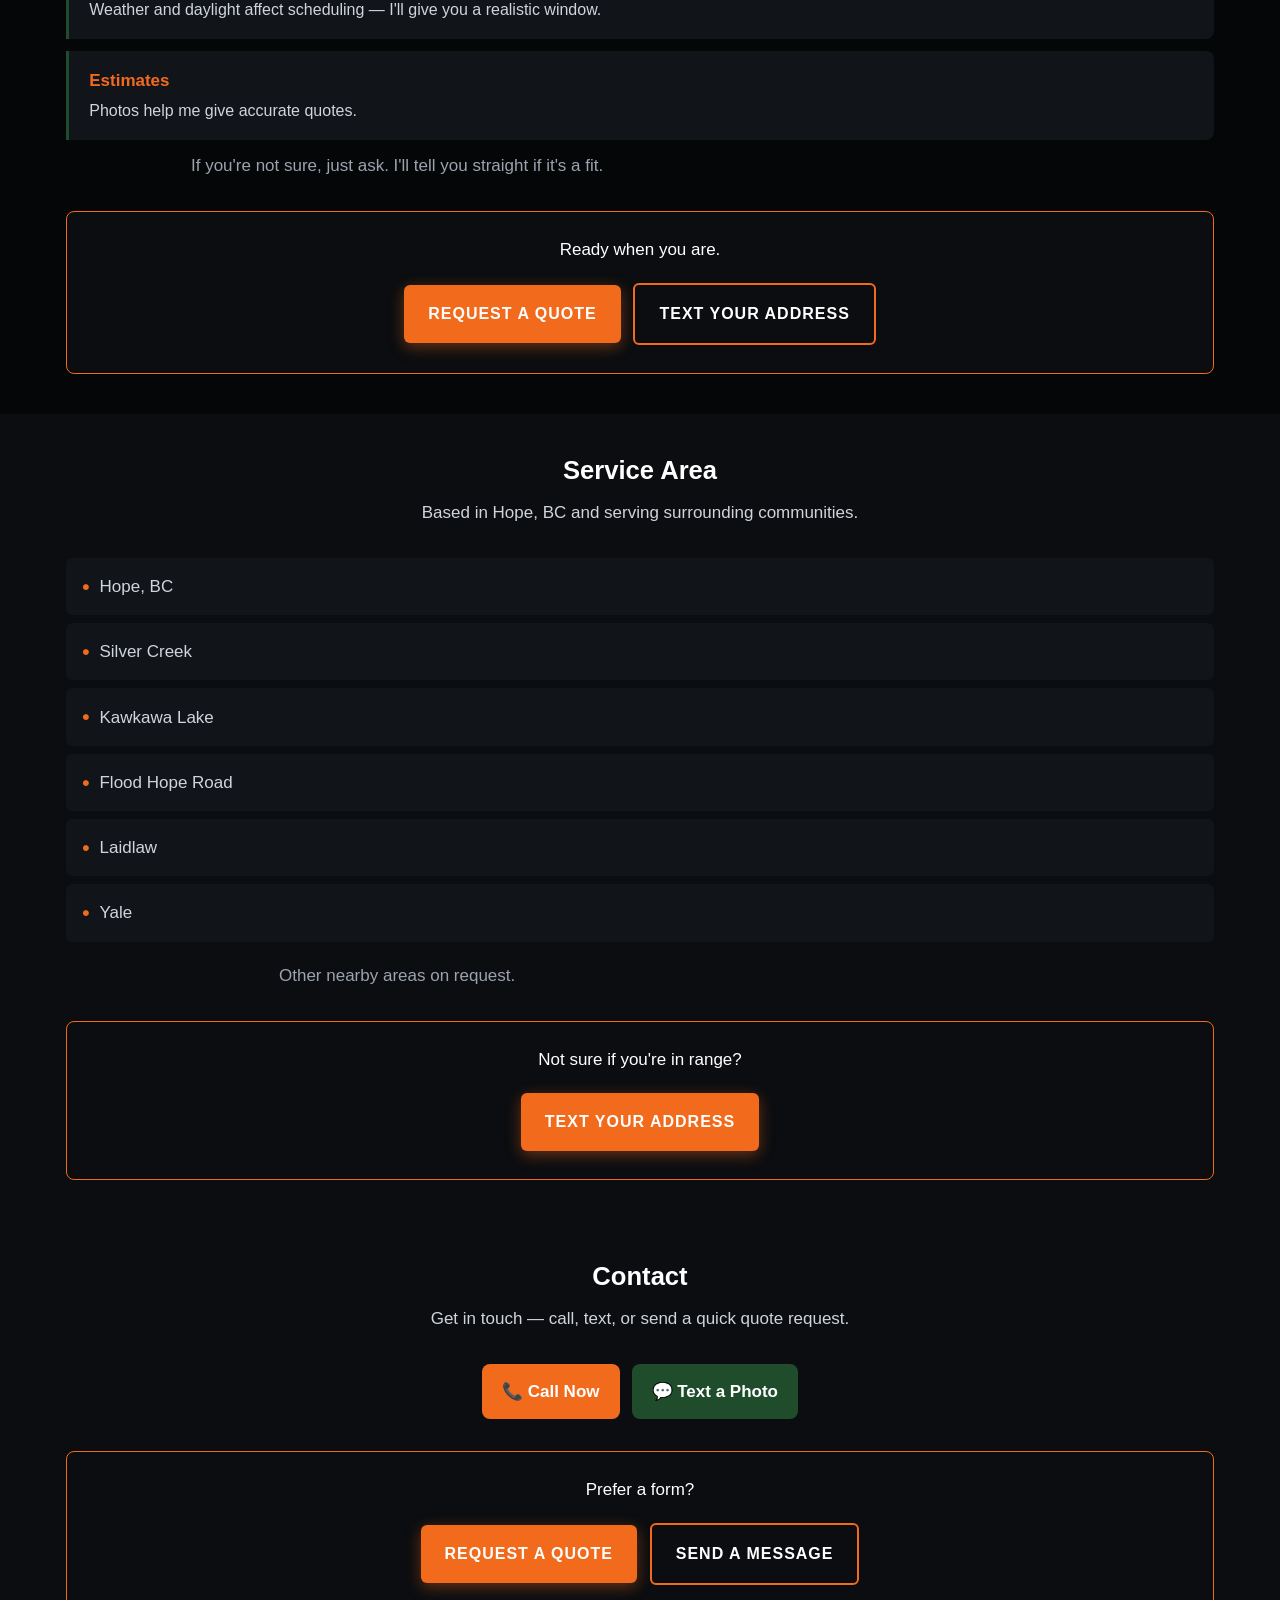
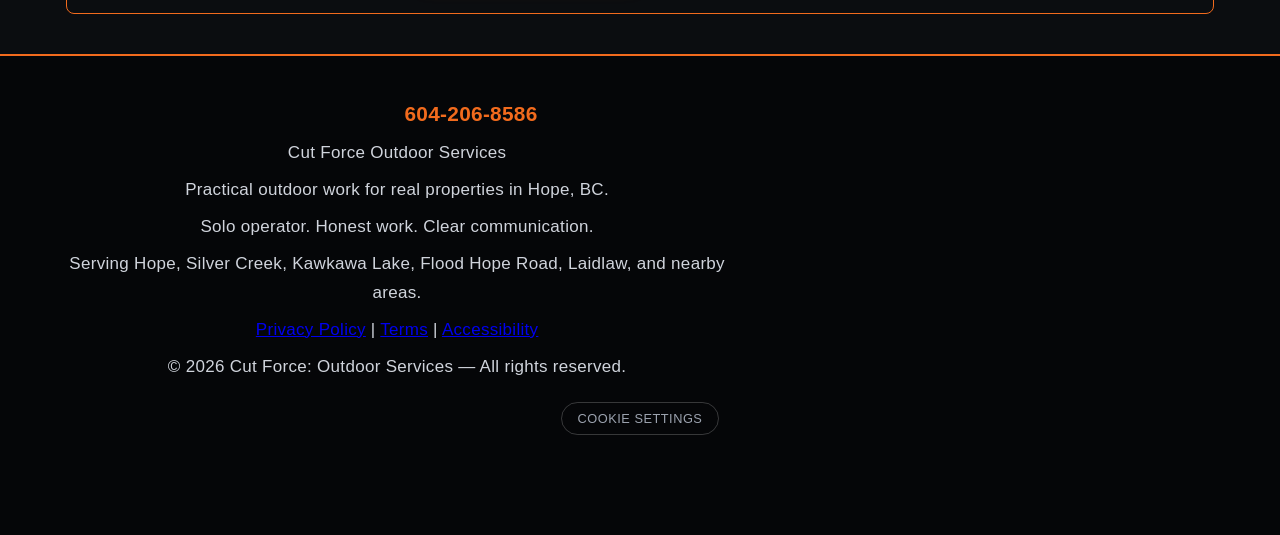
==== commit 9939d2bb: "feat(accessibility): add accessibility statement page and update footer links Add dedicated accessib" ====
--- a/index.html
+++ b/index.html
@@ -260,7 +260,7 @@
             <p class="footer-text">Practical outdoor work for real properties in Hope, BC.</p>
             <p class="footer-text">Solo operator. Honest work. Clear communication.</p>
             <p class="footer-text">Serving Hope, Silver Creek, Kawkawa Lake, Flood Hope Road, Laidlaw, and nearby areas.</p>
-            <p class="footer-text"><a href="privacy-policy.html">Privacy Policy</a> | <a href="terms.html">Terms</a></p>
+            <p class="footer-text"><a href="privacy-policy.html">Privacy Policy</a> | <a href="terms.html">Terms</a> | <a href="accessibility.html">Accessibility</a></p>
             <p class="footer-text">&copy; 2026 Cut Force: Outdoor Services — All rights reserved.</p>
         </div>
     </footer>
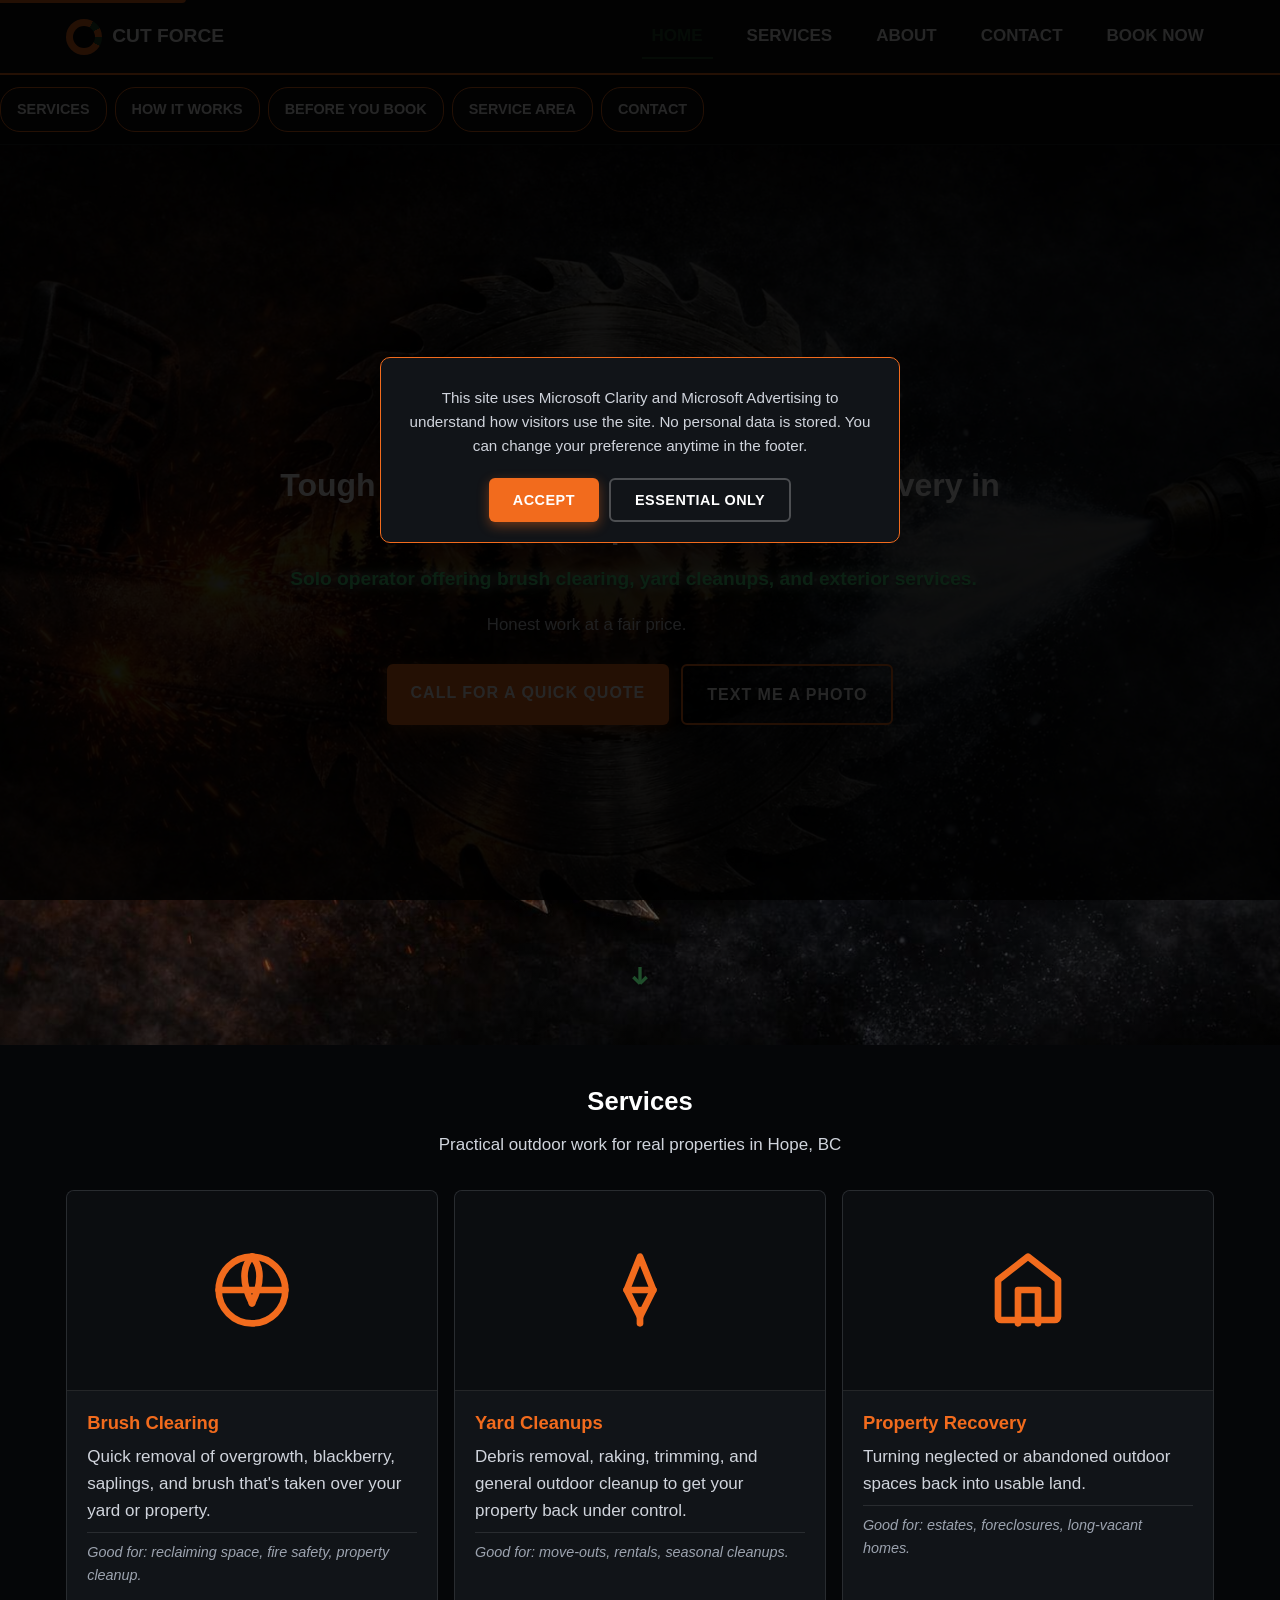
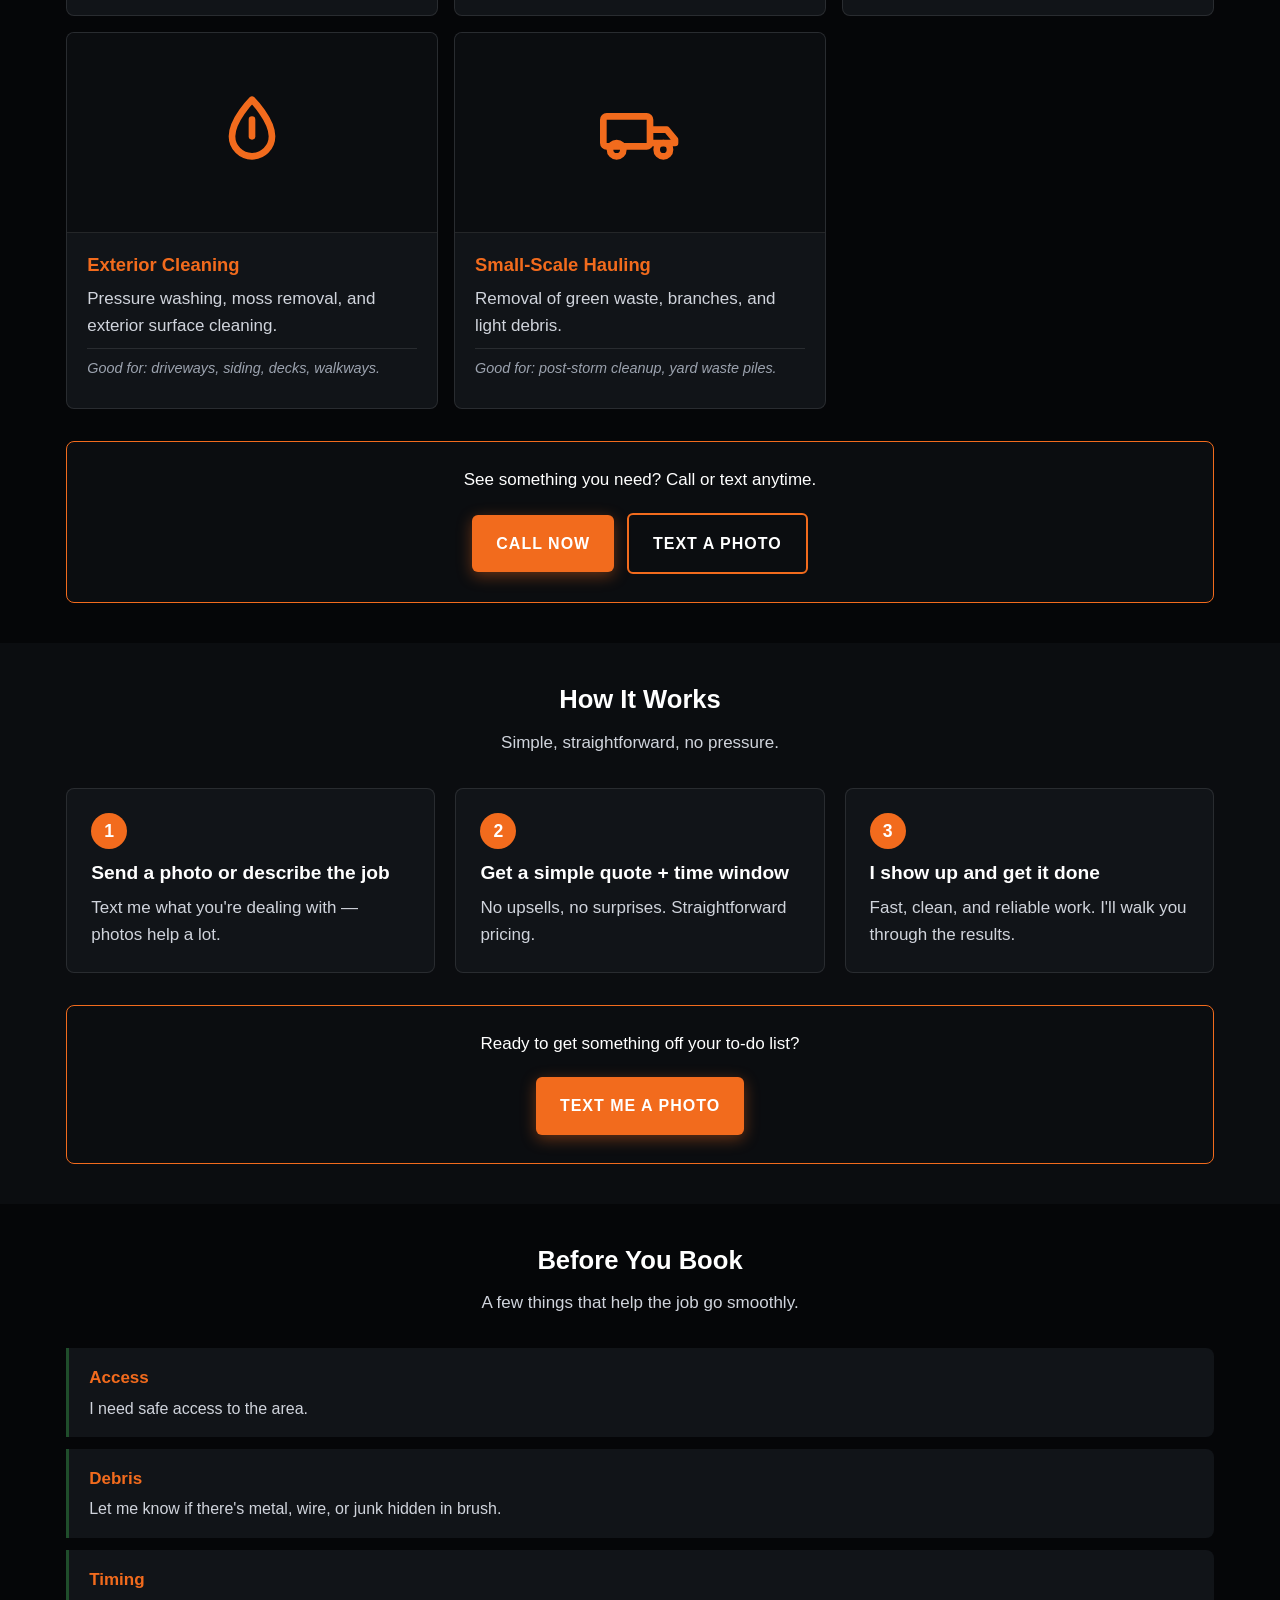
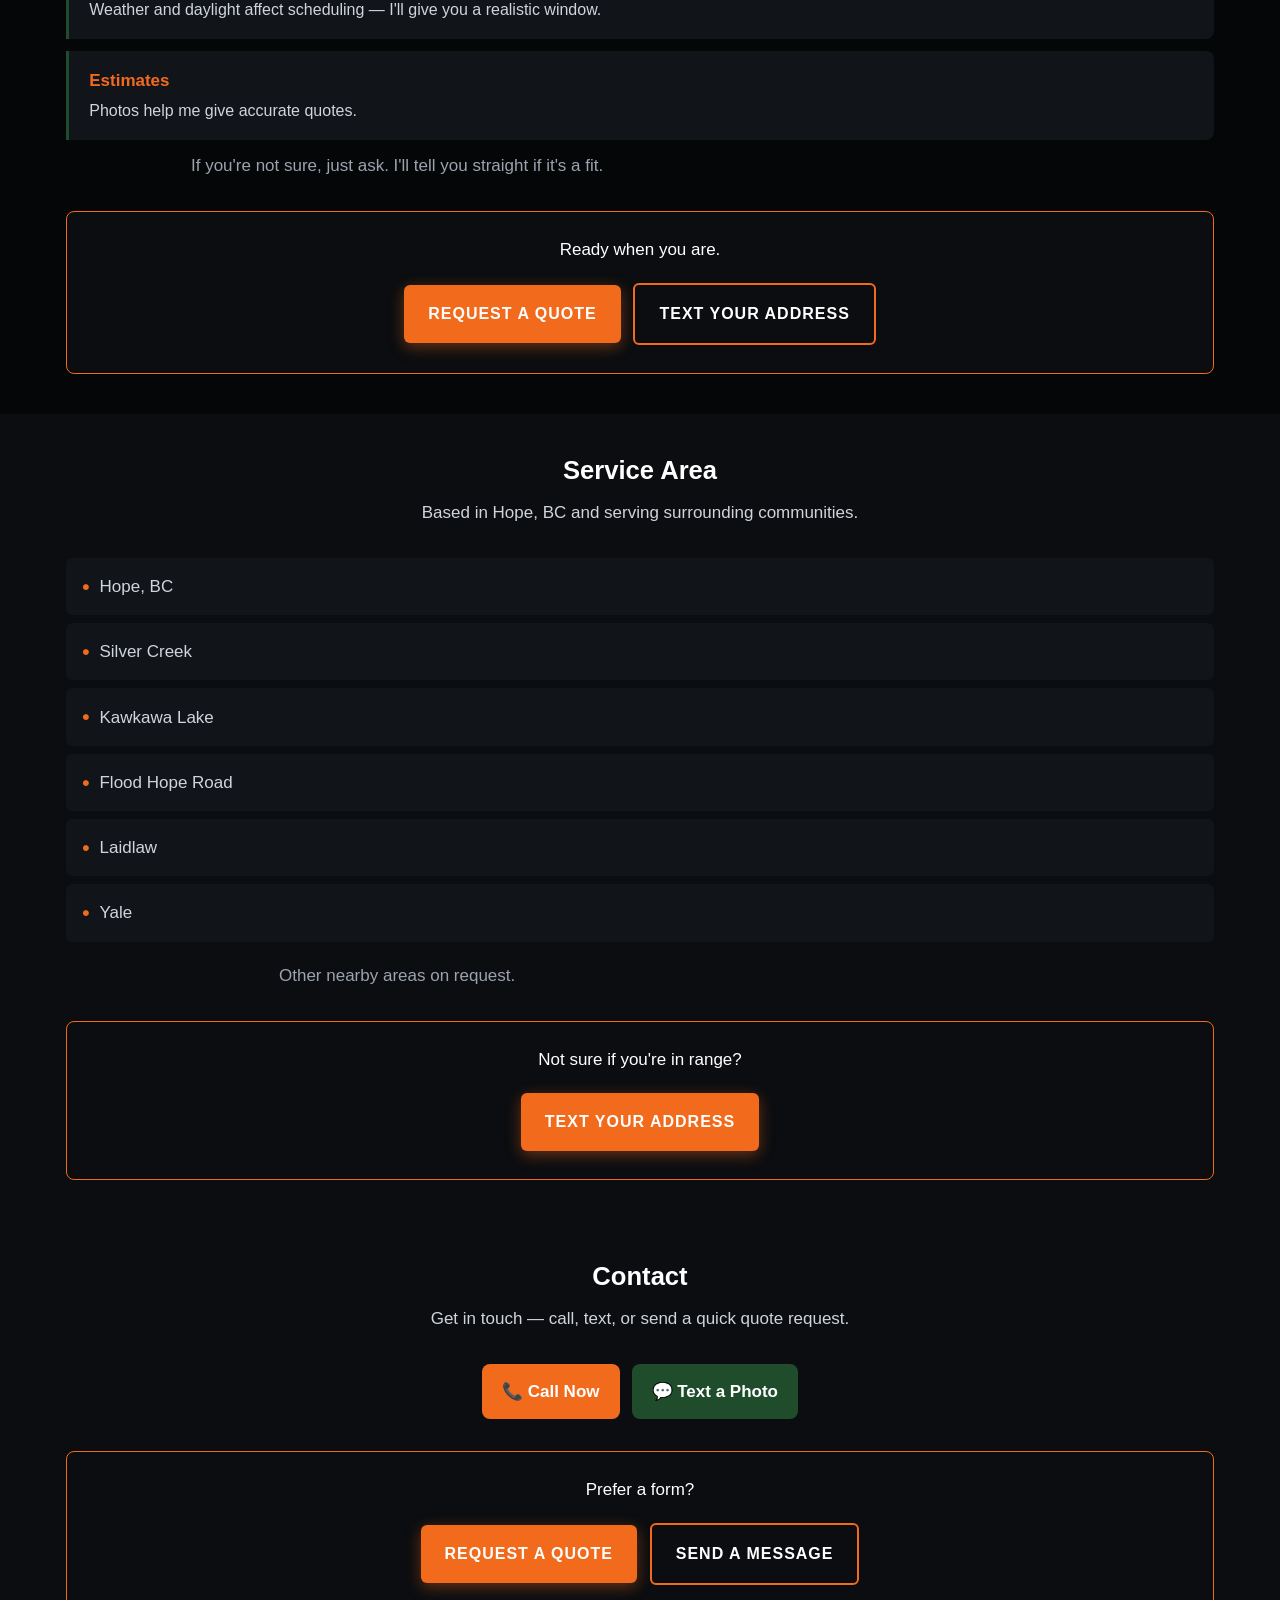
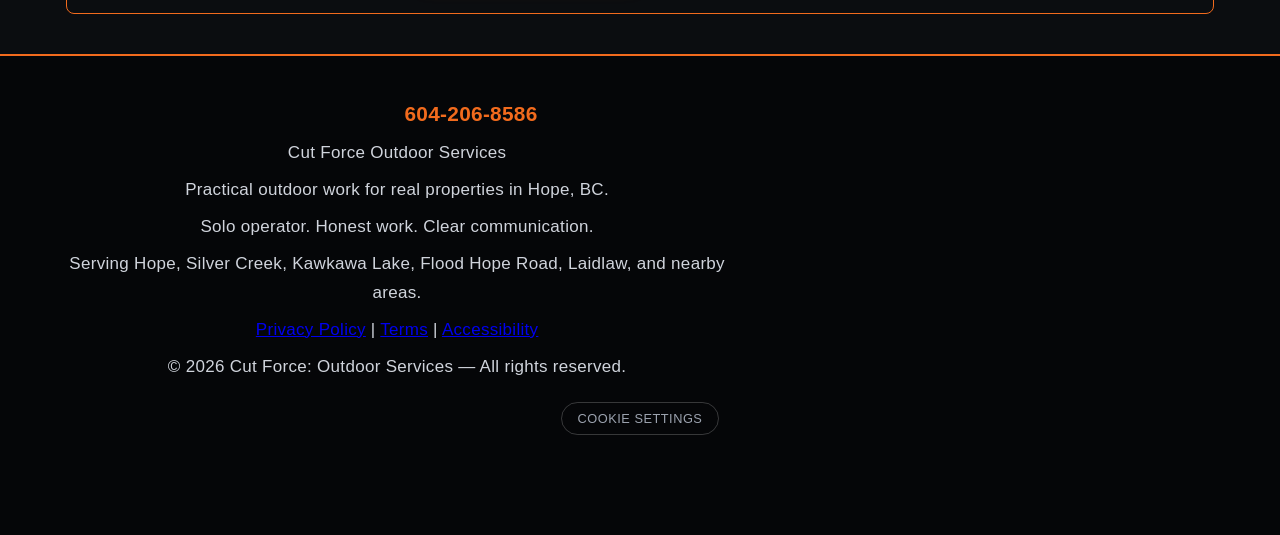
==== commit f4dccdd2: "feat(hero): simplify hero description copy" ====
--- a/index.html
+++ b/index.html
@@ -71,7 +71,7 @@
         <div class="container hero-content">
             <h1 class="hero-title">Tough exterior cleanups &amp; property recovery in Hope, BC</h1>
             <p class="hero-tagline">Solo operator offering brush clearing, yard cleanups, and exterior services.</p>
-            <p class="hero-description">Fast, honest, no-nonsense work. If it's overgrown, buried, or out of control — I can handle it.</p>
+            <p class="hero-description">Honest work at a fair price.</p>
             <div class="hero-buttons">
                 <a href="tel:604-206-8586" class="btn btn-orange" data-track="cta_call_click"><span>Call for a Quick Quote</span></a>
                 <a href="sms:604-206-8586" class="btn btn-outline" data-track="cta_text_click"><span>Text Me a Photo</span></a>
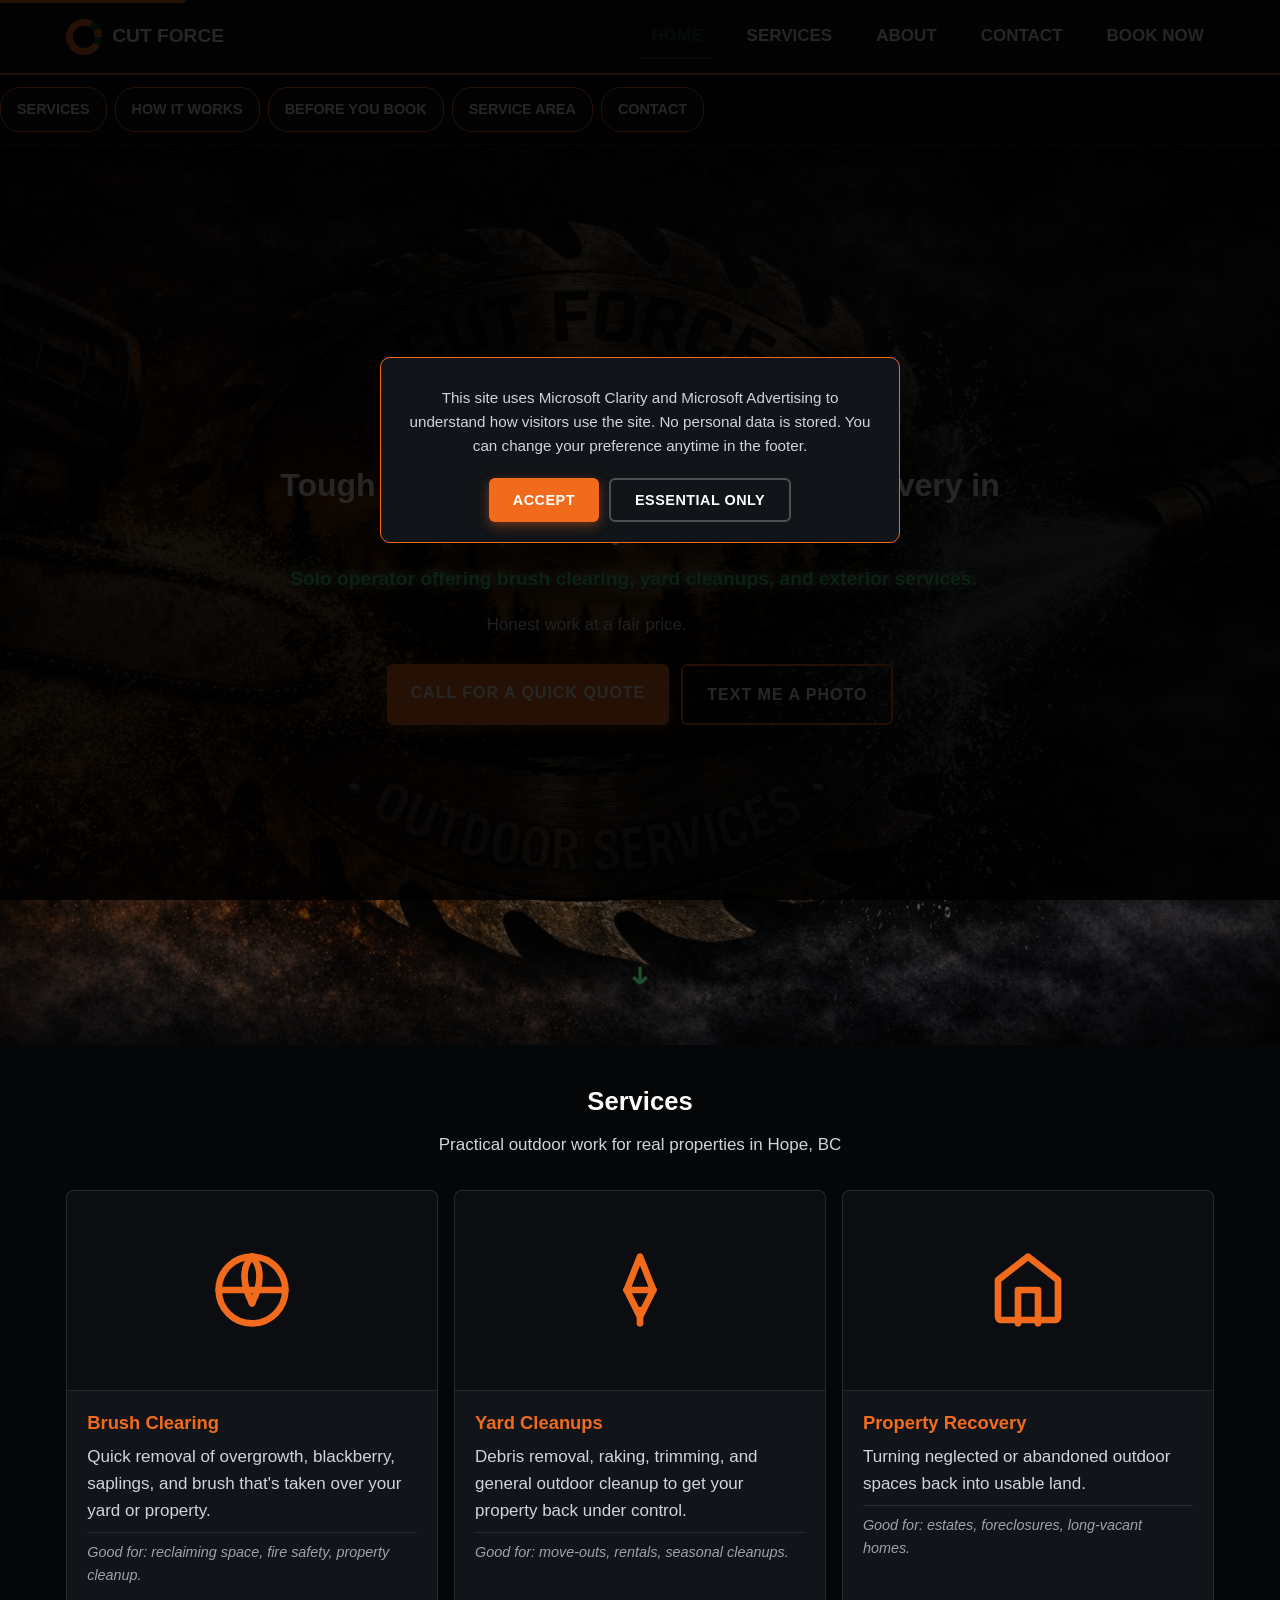
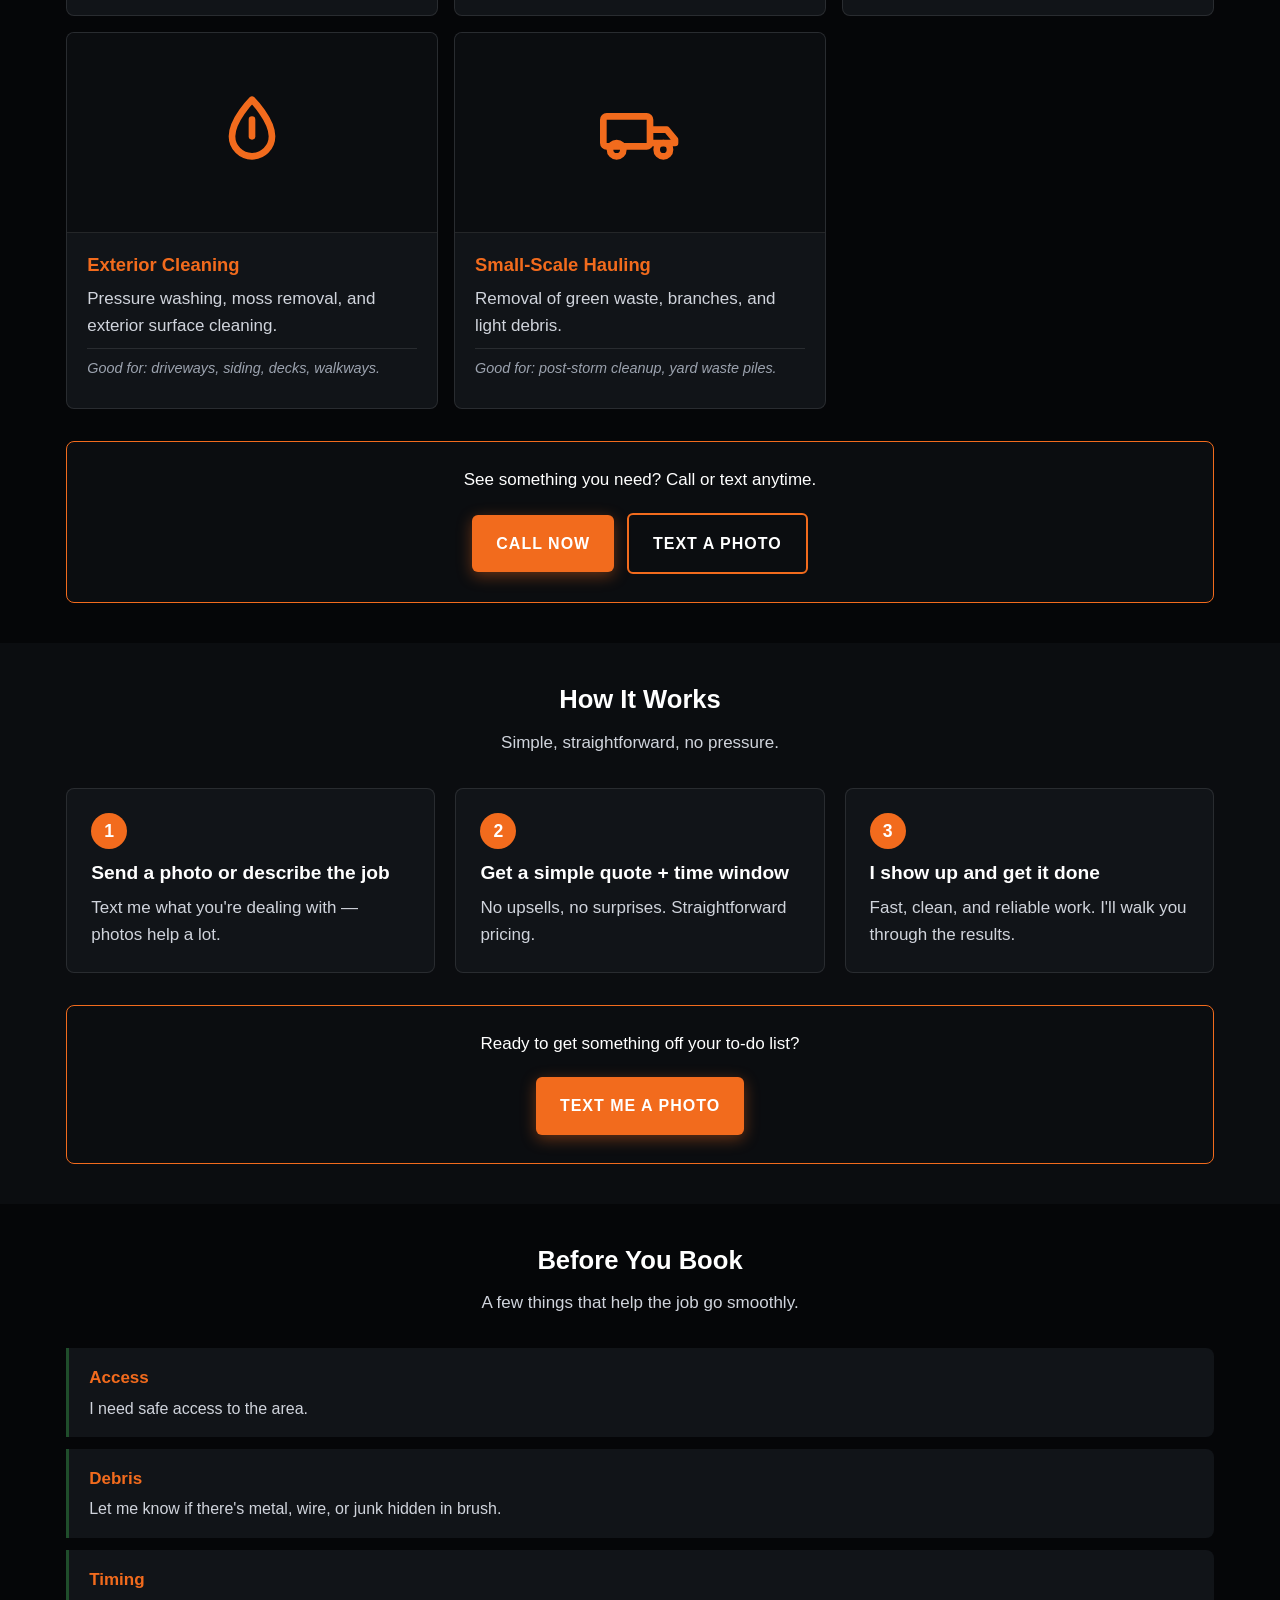
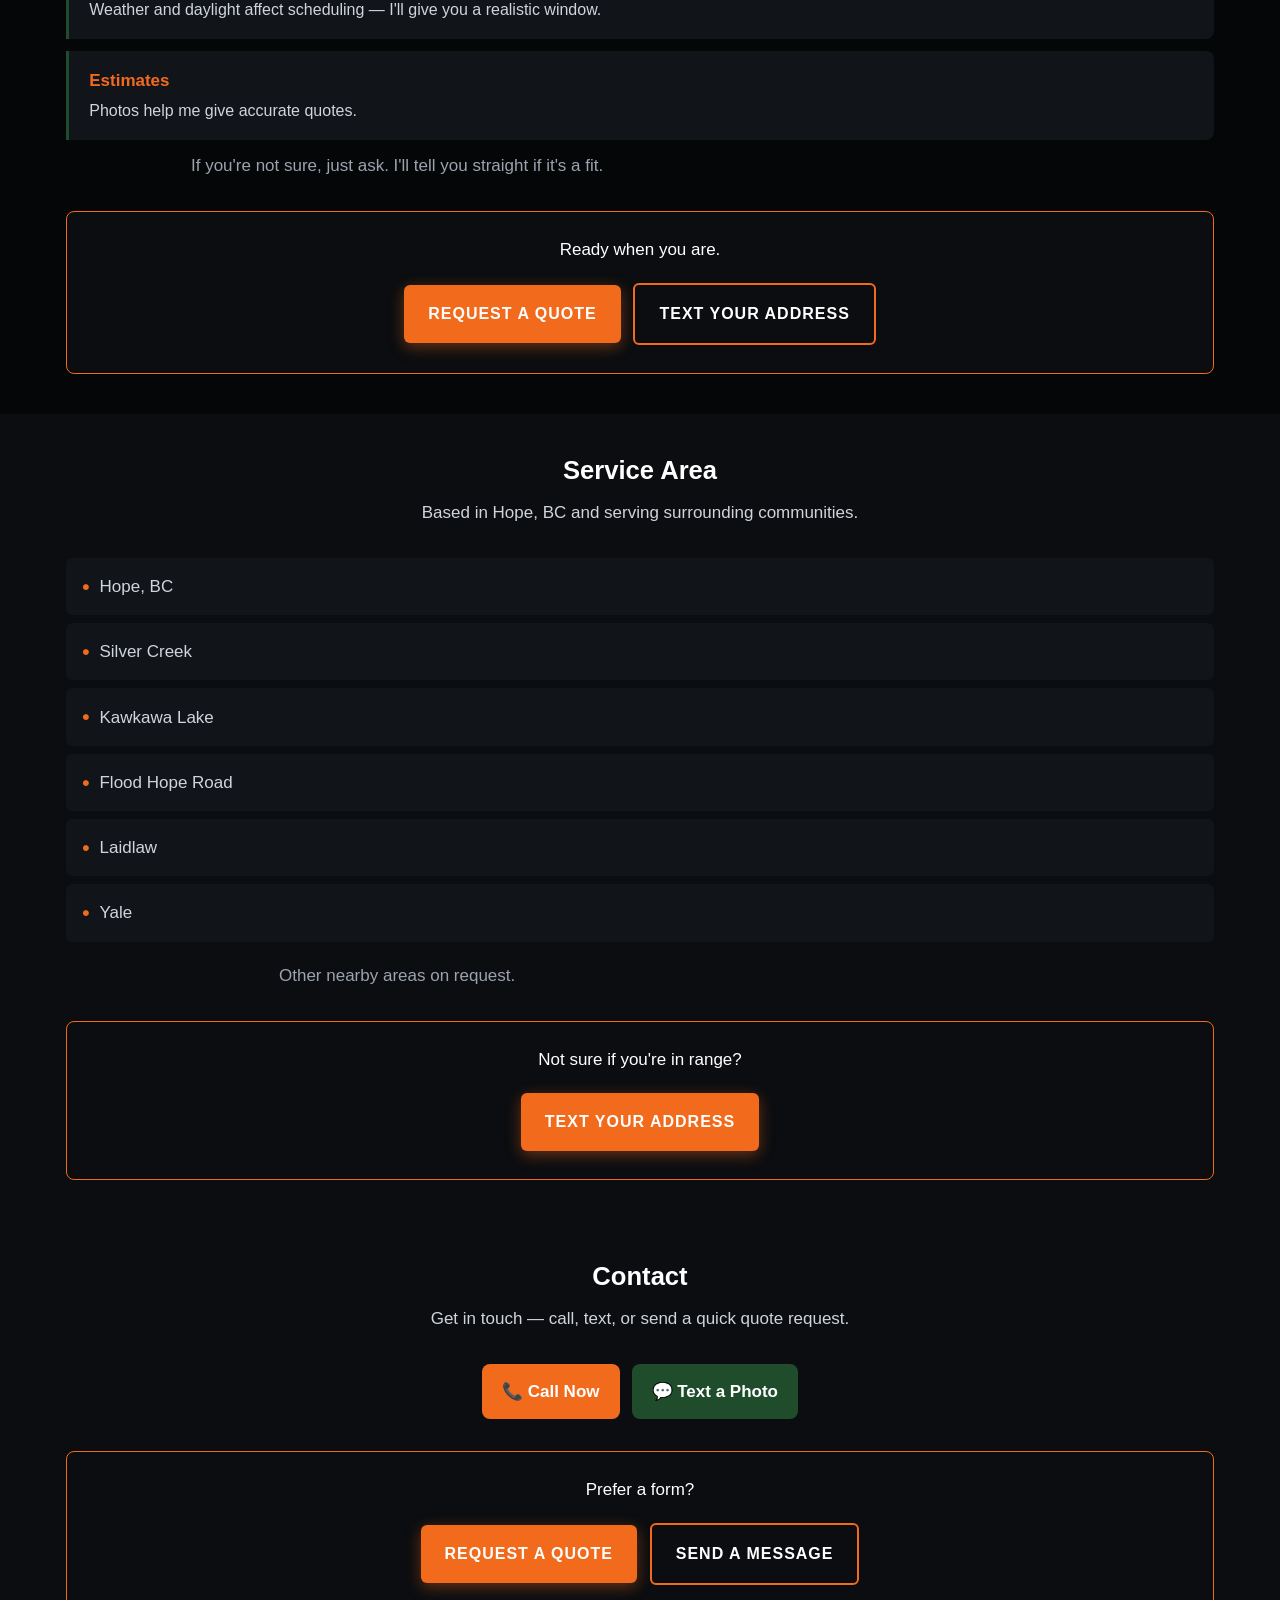
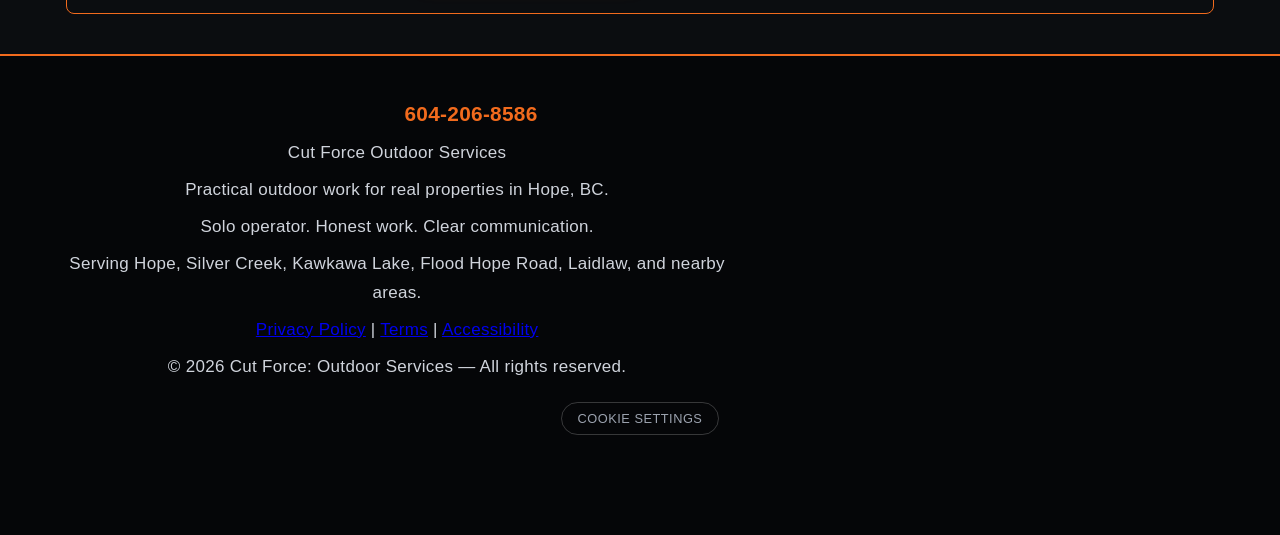
==== commit dd367830: "feat(assets): update hero background image across all pages" ====
--- a/index.html
+++ b/index.html
@@ -12,7 +12,7 @@
     <meta property="og:description" content="Solo operator in Hope, BC offering brush clearing, yard cleanups, property recovery, and exterior services. Call or text for a fast quote.">
     <meta property="og:type" content="website">
     <meta property="og:url" content="https://cutforceoutdoorservices.ca/">
-    <meta property="og:image" content="https://cutforceoutdoorservices.ca/img/hero-bg.png">
+    <meta property="og:image" content="https://cutforceoutdoorservices.ca/img/hero-bg(3).png">
     
     <!-- Local Business Schema -->
     <script type="application/ld+json">
--- a/css/styles.css
+++ b/css/styles.css
@@ -79,7 +79,7 @@
 .sticky-action-bar .bar-icon { font-size: 1.3rem; }
 
 /* Hero Section */
-.hero { position: relative; min-height: 100vh; display: flex; align-items: center; justify-content: center; text-align: center; overflow: hidden; background-image: url("../img/hero-bg.png"); background-size: cover; background-position: center; background-repeat: no-repeat; background-color: var(--bg-secondary); }
+.hero { position: relative; min-height: 100vh; display: flex; align-items: center; justify-content: center; text-align: center; overflow: hidden; background-image: url("../img/hero-bg(3).png"); background-size: cover; background-position: center; background-repeat: no-repeat; background-color: var(--bg-secondary); }
 .hero-short { min-height: 50vh; }
 .hero-overlay { position: absolute; inset: 0; background: linear-gradient(135deg, rgba(0,0,0,0.4) 0%, rgba(0,0,0,0.7) 100%); z-index: 1; }
 .hero-content { position: relative; z-index: 3; padding: 20px; max-width: 800px; }
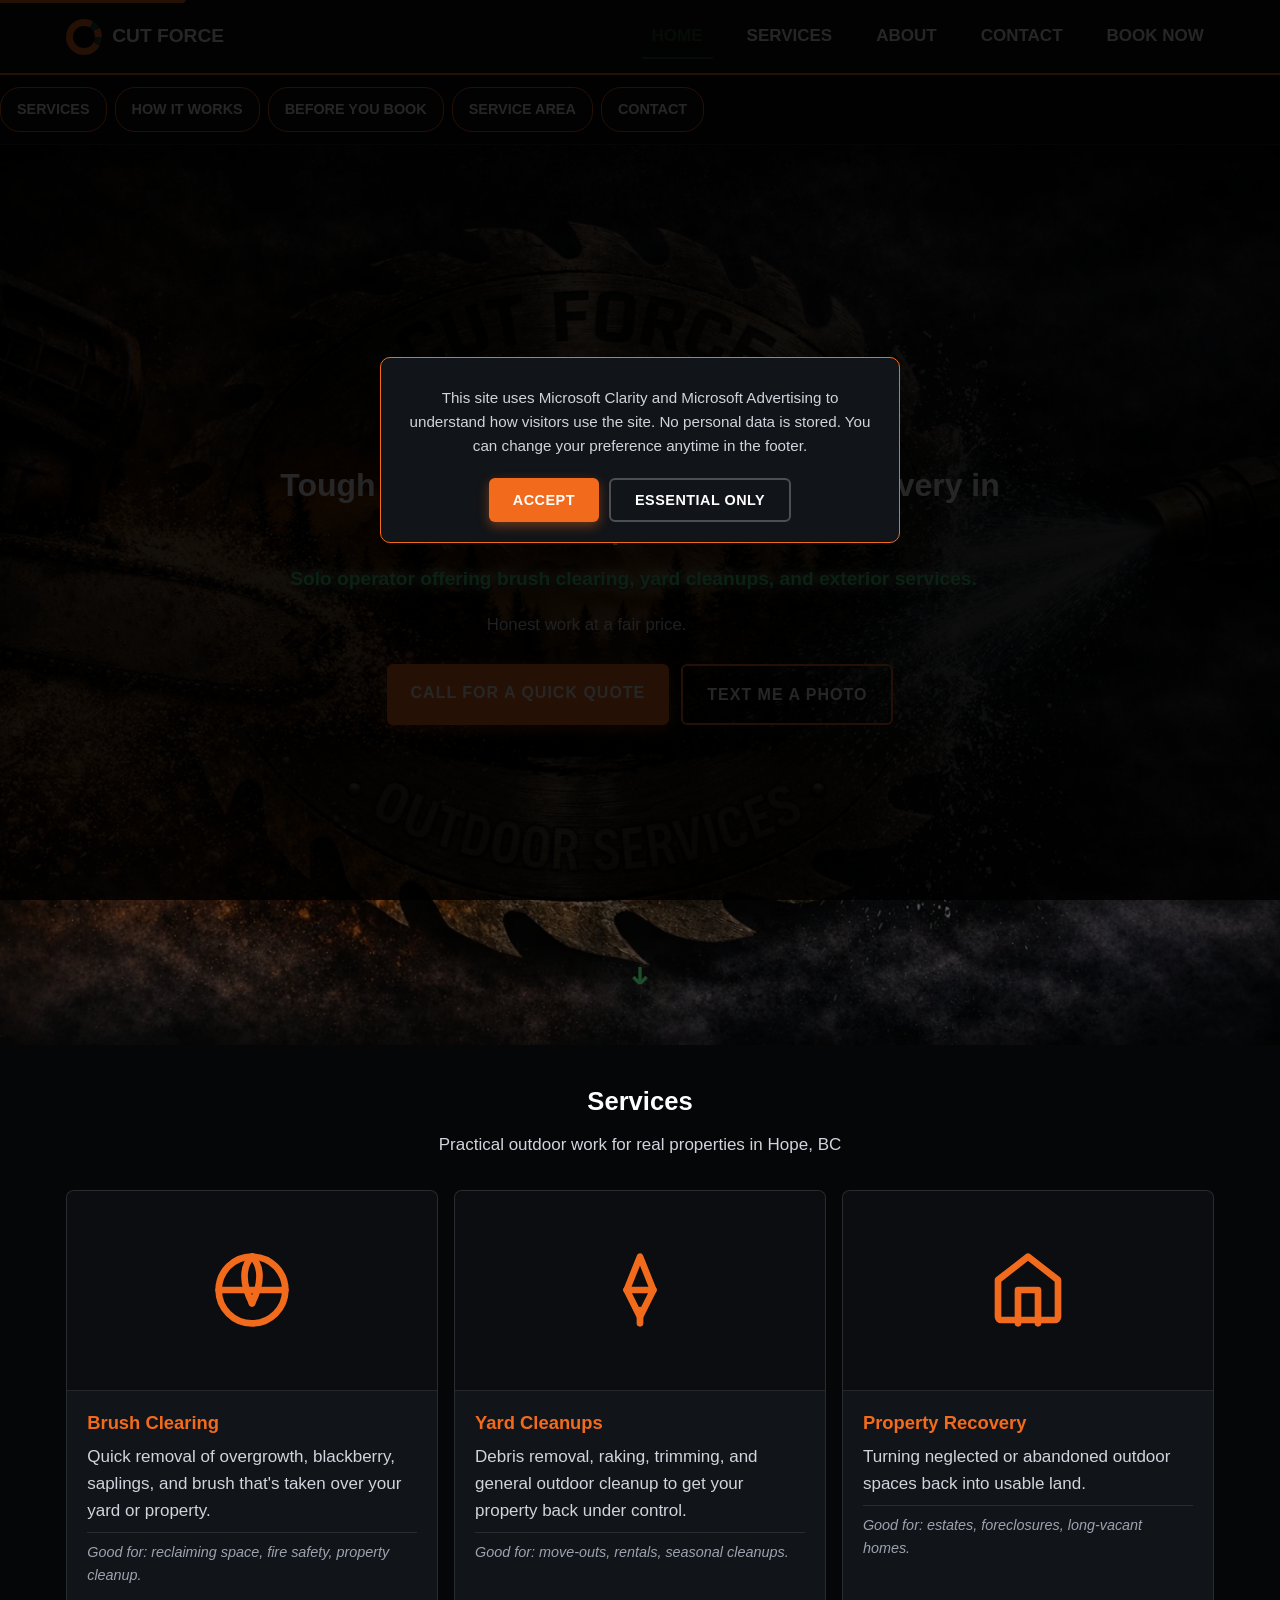
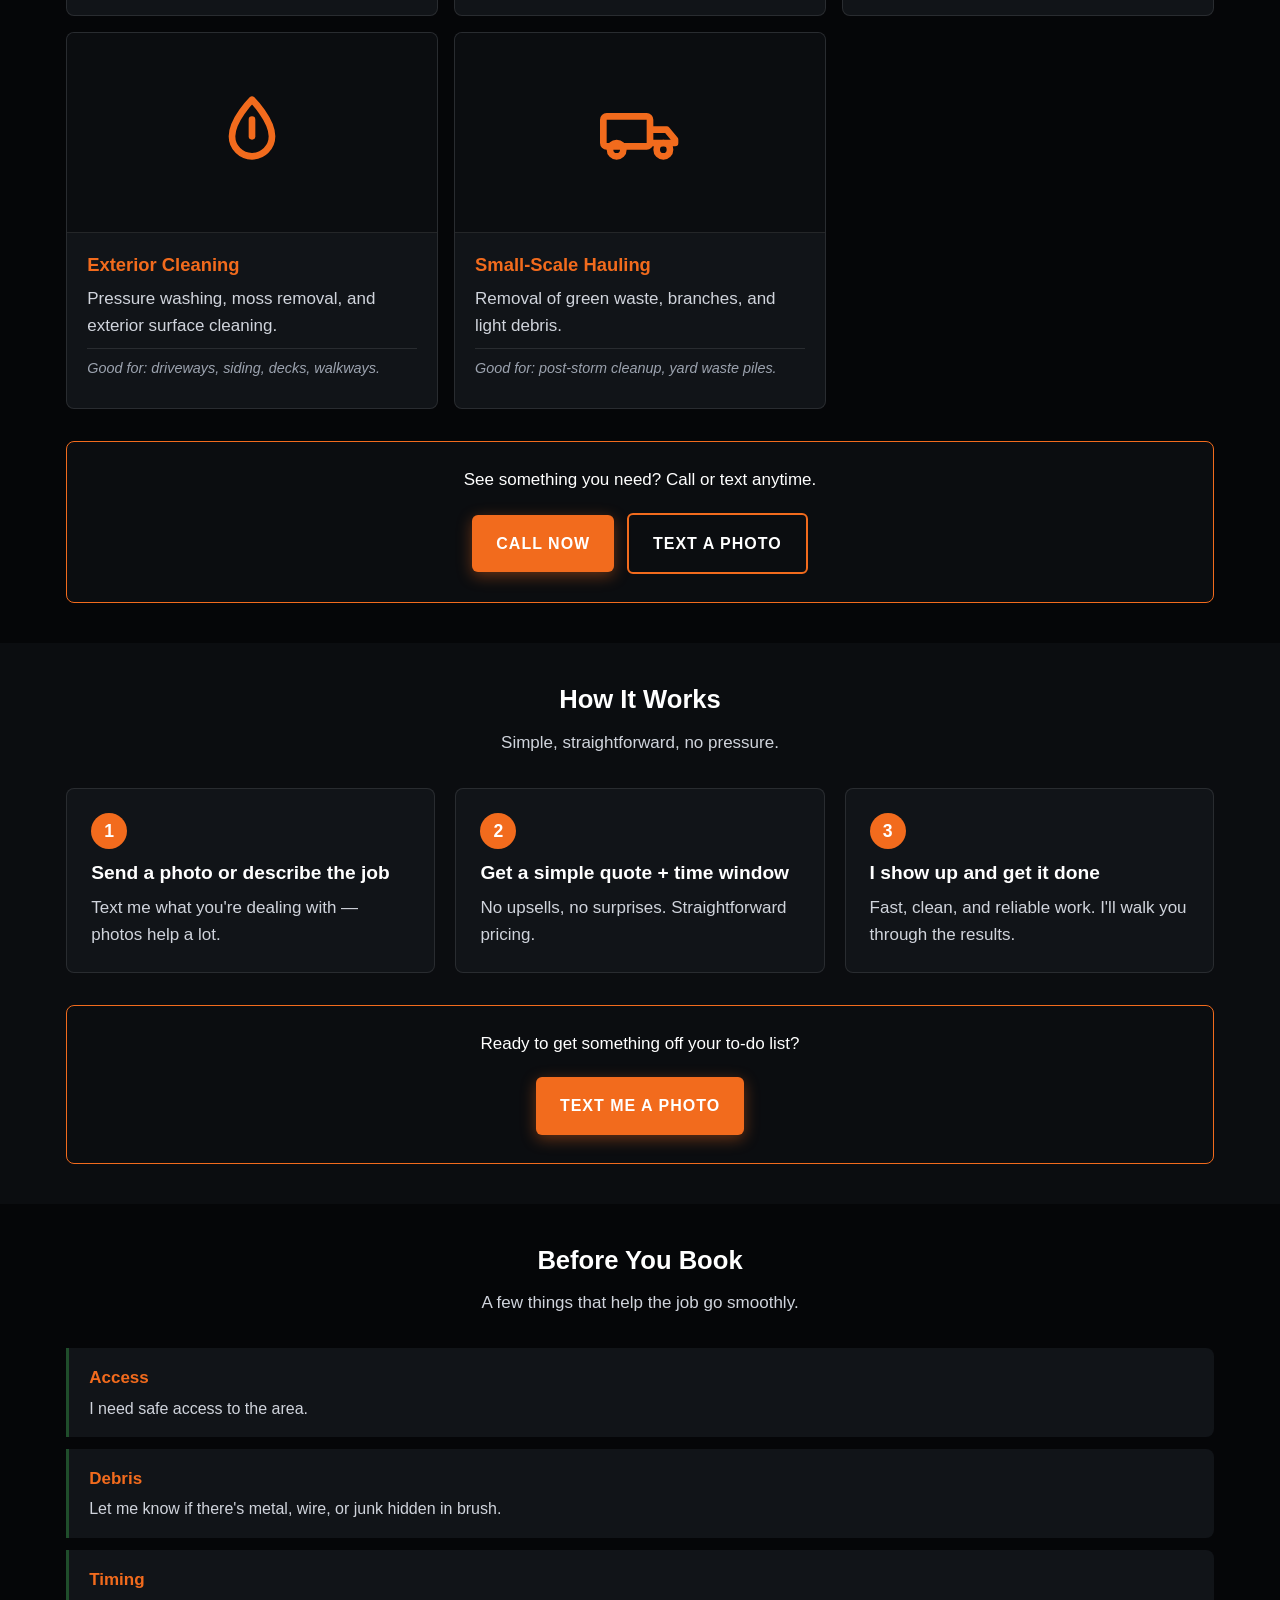
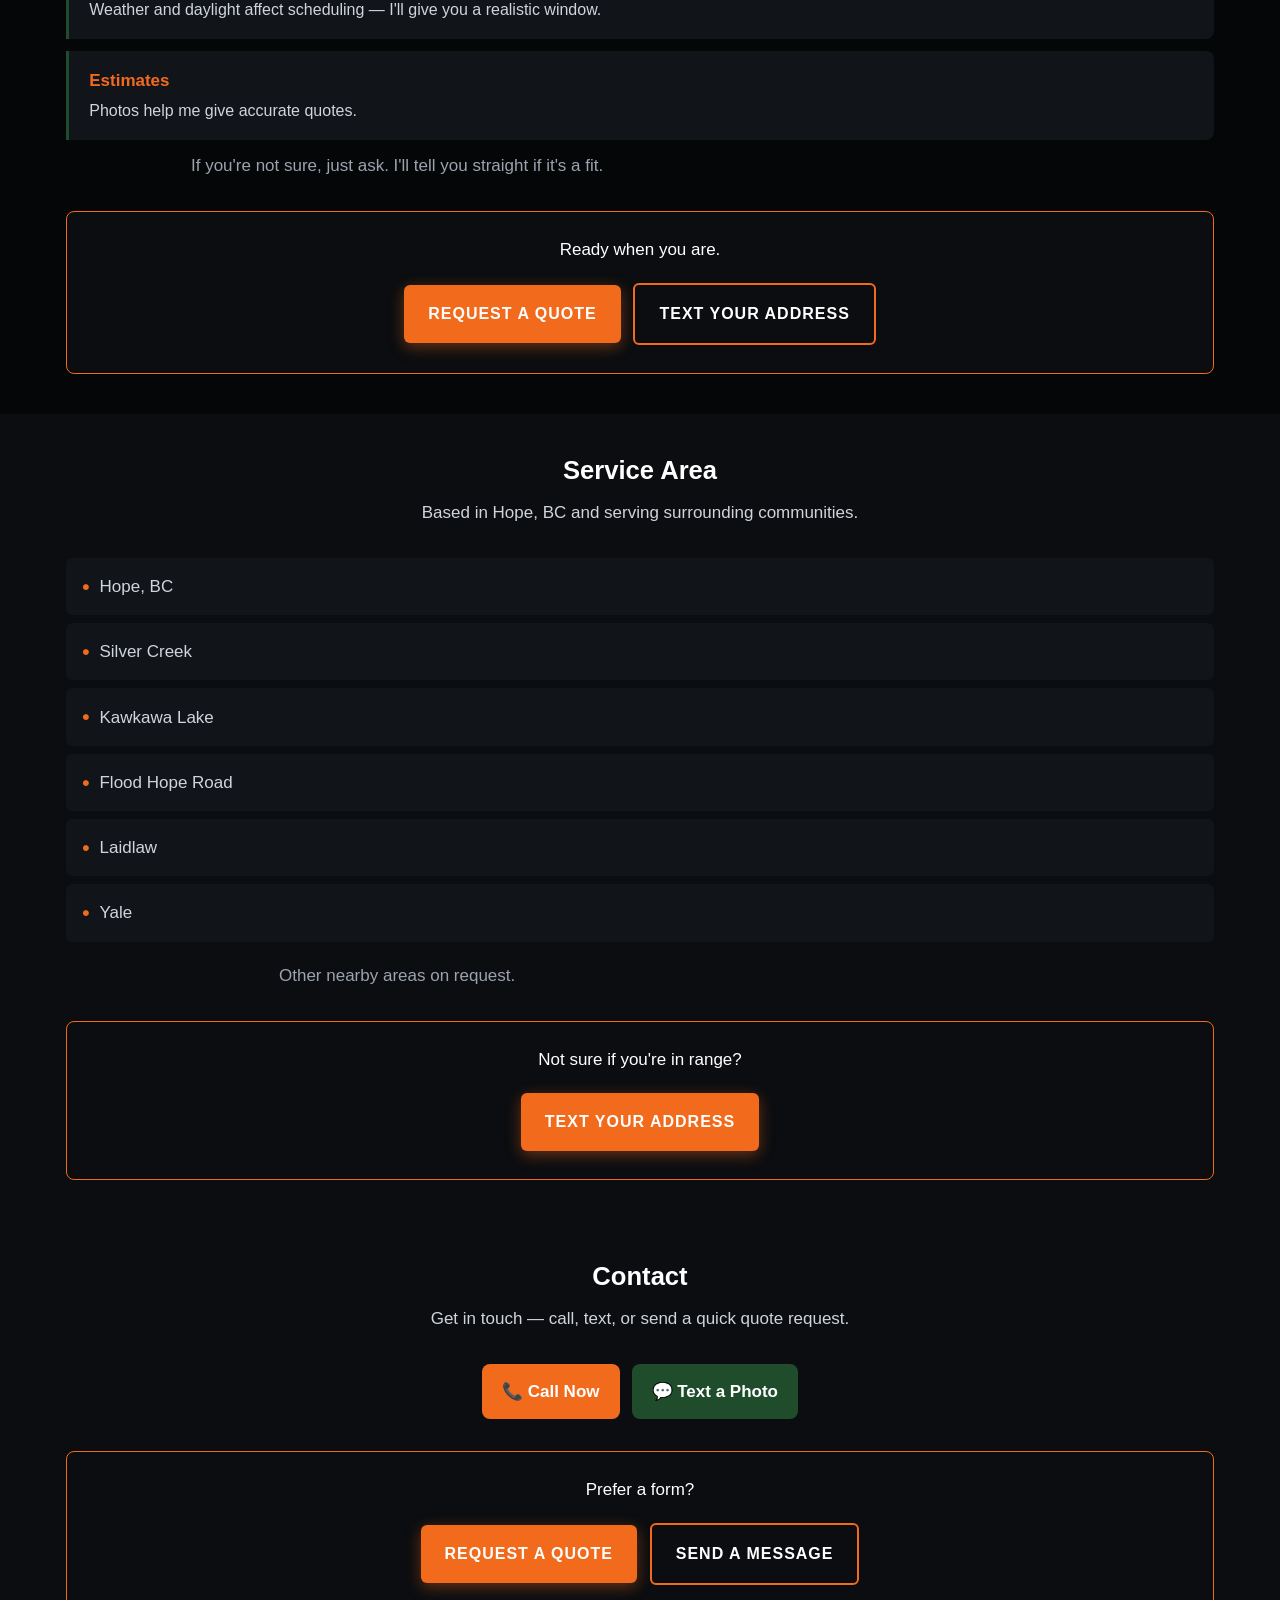
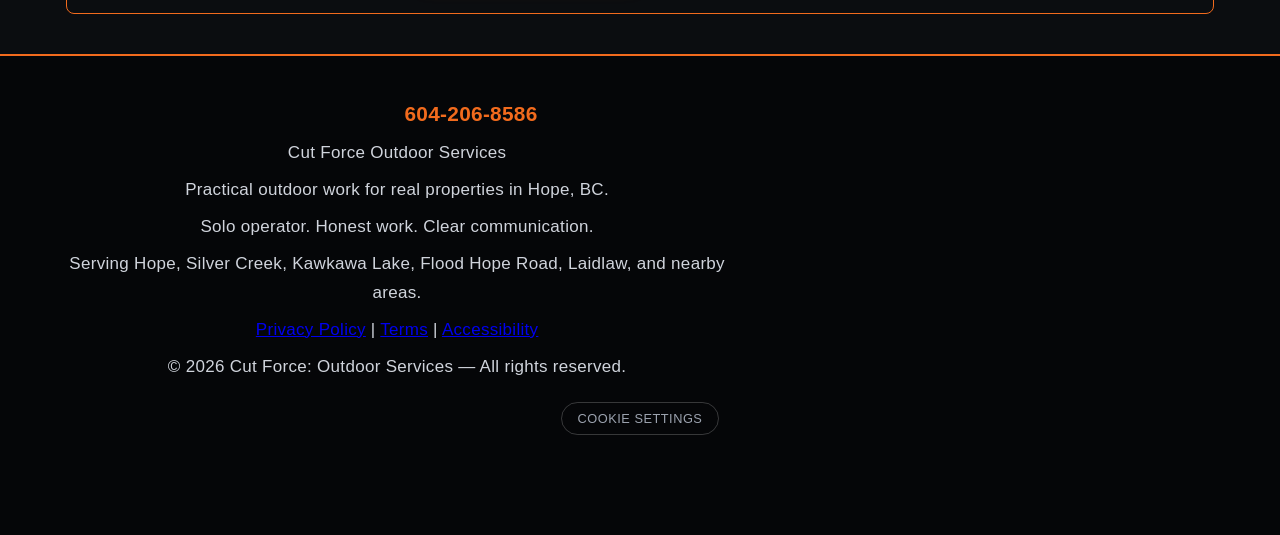
==== commit 60578516: "feat(assets): migrate site images to WebP format Update all HTML pages to reference WebP images inst" ====
--- a/index.html
+++ b/index.html
@@ -12,7 +12,7 @@
     <meta property="og:description" content="Solo operator in Hope, BC offering brush clearing, yard cleanups, property recovery, and exterior services. Call or text for a fast quote.">
     <meta property="og:type" content="website">
     <meta property="og:url" content="https://cutforceoutdoorservices.ca/">
-    <meta property="og:image" content="https://cutforceoutdoorservices.ca/img/hero-bg(3).png">
+    <meta property="og:image" content="https://cutforceoutdoorservices.ca/img/hero-bg(3).webp">
     
     <!-- Local Business Schema -->
     <script type="application/ld+json">
@@ -20,7 +20,7 @@
       "@context": "https://schema.org",
       "@type": "LocalBusiness",
       "name": "Cut Force Outdoor Services",
-      "image": "https://cutforceoutdoorservices.ca/img/favicon.svg",
+      "image": "https://cutforceoutdoorservices.ca/img/favicon.webp",
       "telephone": "+16042068586",
       "address": {
         "@type": "PostalAddress",
@@ -33,7 +33,7 @@
     }
     </script>
     
-    <link rel="icon" href="img/favicon.svg" type="image/svg+xml">
+    <link rel="icon" href="img/favicon.webp" type="image/webp">
     <link rel="stylesheet" href="css/styles.css">
 </head>
 <body>
--- a/css/styles.css
+++ b/css/styles.css
@@ -1,344 +1,757 @@
-/* Cut Force: Outdoor Services - Mobile-First UI Kit */
-/* Dark, gritty aesthetic merged with readability-first mobile */
-
-/* Reset & Base */
-* { margin: 0; padding: 0; box-sizing: border-box; }
-:root {
-    --bg-primary: #050608;
-    --bg-secondary: #0B0D10;
-    --bg-card: #111418;
-    --accent-orange: #F26B1D;
-    --accent-green: #1F4D2B;
-    --text-white: #FFFFFF;
-    --text-gray: #D0D4DC;
-    --text-muted: #9CA3AF;
-}
-
-html { scroll-behavior: smooth; }
-body {
-    font-family: 'Segoe UI', Tahoma, Geneva, Verdana, sans-serif;
-    background-color: var(--bg-primary);
-    color: var(--text-white);
-    line-height: 1.6;
-    min-height: 100vh;
-    padding-bottom: 80px;
-    font-size: 17px;
-}
-
-/* Container */
-.container { width: 92%; max-width: 1200px; margin: 0 auto; padding: 0 15px; }
-
-/* Spacing System */
-.section-padding { padding: 40px 0; }
-.mb-s { margin-bottom: 8px; }
-.mb-m { margin-bottom: 16px; }
-.mb-l { margin-bottom: 24px; }
-.mb-xl { margin-bottom: 32px; }
-.mt-xl { margin-top: 32px; }
-
-/* Typography */
-h1, h2, h3, h4 { line-height: 1.3; margin-bottom: 12px; }
-h1 { font-size: clamp(1.6rem, 5vw, 2rem); }
-h2 { font-size: clamp(1.3rem, 4vw, 1.6rem); }
-h3 { font-size: 1.2rem; }
-p { margin-bottom: 12px; max-width: 70ch; }
-
-/* Text Center Utility */
-.text-center { text-align: center; }
-.text-center p { margin-left: auto; margin-right: auto; }
-.text-muted { color: var(--text-muted); }
-
-/* Skip link */
-.skip-link { position: absolute; top: -40px; left: 0; background: var(--accent-orange); color: var(--text-white); padding: 8px 16px; text-decoration: none; z-index: 1000; border-radius: 0 0 4px 0; }
-.skip-link:focus { top: 0; }
-
-/* Header */
-header { position: sticky; top: 0; background: var(--bg-secondary); border-bottom: 2px solid var(--accent-orange); z-index: 100; padding: 14px 0; }
-.header-container { display: flex; justify-content: space-between; align-items: center; flex-wrap: wrap; padding: 0 15px; }
-.logo { font-size: 1.2rem; font-weight: 900; color: var(--text-white); display: flex; align-items: center; gap: 10px; }
-.logo-icon { width: 36px; height: 36px; border-radius: 50%; background: conic-gradient(from 0deg, var(--accent-orange) 0deg 30deg, var(--accent-green) 30deg 60deg, var(--accent-orange) 60deg 90deg, var(--accent-green) 90deg 120deg, var(--accent-orange) 120deg); position: relative; flex-shrink: 0; }
-.logo-icon::before { content: ''; position: absolute; top: 50%; left: 50%; transform: translate(-50%, -50%); width: 22px; height: 22px; background: var(--bg-primary); border-radius: 50%; }
-.phone-header { color: var(--accent-orange); font-weight: 700; font-size: 1rem; }
-
-/* Navigation */
-nav ul { display: flex; list-style: none; gap: 1.5rem; flex-wrap: wrap; }
-nav a { color: var(--text-white); text-transform: uppercase; font-weight: 600; transition: color 0.3s; padding: 8px 10px; text-decoration: none; min-height: 44px; display: inline-flex; align-items: center; }
-nav a:hover { color: var(--accent-orange); }
-nav a.active { color: var(--accent-green); border-bottom: 2px solid var(--accent-green); }
-nav a:focus { outline: 2px solid var(--accent-green); outline-offset: 2px; }
-
-/* Hamburger Menu */
-.menu-toggle { display: none; background: none; border: none; color: var(--text-white); font-size: 1.8rem; cursor: pointer; padding: 8px; min-height: 44px; min-width: 44px; }
-
-/* Sticky Bottom Action Bar */
-.sticky-action-bar { position: fixed; bottom: 0; left: 0; right: 0; background: var(--bg-secondary); border-top: 2px solid var(--accent-orange); display: flex; z-index: 100; padding: 8px 0; box-shadow: 0 -4px 20px rgba(0,0,0,0.5); }
-.sticky-action-bar a { flex: 1; display: flex; flex-direction: column; align-items: center; justify-content: center; gap: 4px; padding: 10px 8px; text-decoration: none; color: var(--text-white); font-weight: 700; font-size: 0.75rem; text-transform: uppercase; letter-spacing: 0.5px; min-height: 56px; border-right: 1px solid rgba(255,255,255,0.1); }
-.sticky-action-bar a:last-child { border-right: none; }
-.sticky-action-bar a:hover { background: rgba(242, 107, 29, 0.15); }
-.sticky-action-bar a:focus { outline: 2px solid var(--accent-green); outline-offset: -2px; }
-.sticky-action-bar .bar-icon { font-size: 1.3rem; }
-
-/* Hero Section */
-.hero { position: relative; min-height: 100vh; display: flex; align-items: center; justify-content: center; text-align: center; overflow: hidden; background-image: url("../img/hero-bg(3).png"); background-size: cover; background-position: center; background-repeat: no-repeat; background-color: var(--bg-secondary); }
-.hero-short { min-height: 50vh; }
-.hero-overlay { position: absolute; inset: 0; background: linear-gradient(135deg, rgba(0,0,0,0.4) 0%, rgba(0,0,0,0.7) 100%); z-index: 1; }
-.hero-content { position: relative; z-index: 3; padding: 20px; max-width: 800px; }
-.hero-title { margin-bottom: 16px; }
-.hero-tagline { font-size: 1.2rem; color: #4ADE80; margin-bottom: 16px; font-weight: 600; text-shadow: 0 2px 4px rgba(0,0,0,0.95), 0 0 10px rgba(255,255,255,0.9), 0 0 22px rgba(124,255,138,0.45); }
-.hero-description { font-size: 1.05rem; color: var(--text-gray); margin-bottom: 24px; line-height: 1.7; }
-.hero-buttons { display: flex; gap: 12px; flex-wrap: wrap; justify-content: center; }
-
-/* Jump Menu */
-.jump-menu { display: flex; gap: 8px; overflow-x: auto; padding: 12px 0; border-bottom: 1px solid rgba(255,255,255,0.1); }
-.jump-menu a { white-space: nowrap; padding: 10px 16px; background: var(--bg-secondary); border: 1px solid var(--accent-orange); border-radius: 20px; color: var(--text-white); text-decoration: none; font-size: 0.9rem; font-weight: 600; flex-shrink: 0; min-height: 44px; display: inline-flex; align-items: center; }
-.jump-menu a:hover { background: var(--accent-orange); }
-.jump-menu a:focus { outline: 2px solid var(--accent-green); }
-
-/* Buttons */
-.btn { padding: 16px 24px; font-weight: 900; text-transform: uppercase; border: none; cursor: pointer; transition: all 0.3s; font-size: 1rem; letter-spacing: 1px; text-decoration: none; display: inline-block; min-height: 48px; border-radius: 6px; }
-.btn:focus { outline: 2px solid var(--accent-green); outline-offset: 2px; }
-.btn-orange { background: var(--accent-orange); color: var(--text-white); box-shadow: 0 4px 15px rgba(242, 107, 29, 0.4); }
-.btn-orange:hover { transform: translateY(-2px); box-shadow: 0 6px 20px rgba(242, 107, 29, 0.6); }
-.btn-outline { background: transparent; color: var(--text-white); border: 2px solid var(--accent-orange); min-height: 48px; }
-.btn-outline:hover { background: rgba(242, 107, 29, 0.2); }
-.btn-full { width: 100%; text-align: center; }
-
-/* Services Section */
-.services { padding: 40px 0; background: var(--bg-primary); }
-.services-alt { background: var(--bg-secondary); }
-.services-grid { display: grid; grid-template-columns: 1fr; gap: 16px; margin-top: 24px; }
-.service-card { background: var(--bg-card); border: 1px solid rgba(255,255,255,0.1); border-radius: 8px; overflow: hidden; transition: transform 0.3s, box-shadow 0.3s; }
-.service-card:hover { transform: translateY(-3px); box-shadow: 0 8px 25px rgba(0,0,0,0.4); }
-.service-card img { width: 100%; height: 200px; object-fit: cover; display: block; }
-.service-card .service-icon { width: 100%; height: 200px; display: flex; align-items: center; justify-content: center; background: var(--bg-secondary); border-bottom: 1px solid rgba(255,255,255,0.1); }
-.service-card .service-icon svg { width: 80px; height: 80px; color: var(--accent-orange); }
-.service-card-content { padding: 20px; }
-.service-card h3 { color: var(--accent-orange); margin-bottom: 8px; font-size: 1.15rem; }
-.service-card p { color: var(--text-gray); line-height: 1.6; margin-bottom: 8px; }
-.service-card .good-for { font-size: 0.9rem; color: var(--text-muted); font-style: italic; margin-top: 8px; padding-top: 8px; border-top: 1px solid rgba(255,255,255,0.1); }
-
-/* CTA Block */
-.cta-block { background: var(--bg-secondary); border: 1px solid var(--accent-orange); border-radius: 8px; padding: 24px; text-align: center; margin-top: 32px; }
-.cta-block p { margin-bottom: 16px; margin-left: auto; margin-right: auto; }
-.cta-block .btn { margin: 4px; }
-
-/* Section Headers */
-.section-header { text-align: center; margin-bottom: 32px; }
-.section-header h2 { color: var(--text-white); }
-.section-header p { color: var(--text-gray); margin-left: auto; margin-right: auto; }
-
-/* How It Works */
-.steps { display: grid; gap: 20px; margin-top: 24px; }
-.step { background: var(--bg-card); border: 1px solid rgba(255,255,255,0.1); border-radius: 8px; padding: 24px; position: relative; }
-.step-number { display: inline-flex; align-items: center; justify-content: center; width: 36px; height: 36px; background: var(--accent-orange); color: var(--text-white); font-weight: 900; border-radius: 50%; margin-bottom: 12px; font-size: 1.1rem; }
-.step h3 { margin-bottom: 8px; color: var(--text-white); }
-.step p { color: var(--text-gray); margin-bottom: 0; }
-
-/* Before You Book */
-.before-book-list { list-style: none; margin-top: 24px; }
-.before-book-list li { background: var(--bg-card); border-left: 3px solid var(--accent-green); padding: 16px 20px; margin-bottom: 12px; border-radius: 0 8px 8px 0; }
-.before-book-list li strong { color: var(--accent-orange); display: block; margin-bottom: 4px; }
-.before-book-list li p { color: var(--text-gray); margin-bottom: 0; font-size: 1rem; }
-
-/* Service Area */
-.service-area-list { list-style: none; margin: 20px 0; display: grid; gap: 8px; }
-.service-area-list li { padding: 12px 16px; background: var(--bg-card); border-radius: 6px; color: var(--text-gray); display: flex; align-items: center; gap: 10px; }
-.service-area-list li::before { content: '•'; color: var(--accent-orange); font-weight: 900; font-size: 1.3rem; }
-
-/* Quick Contact */
-.quick-contact { display: flex; gap: 12px; flex-wrap: wrap; margin-bottom: 24px; justify-content: center; }
-.quick-contact a { display: inline-flex; align-items: center; gap: 8px; padding: 14px 20px; border-radius: 8px; text-decoration: none; font-weight: 700; min-height: 48px; }
-.quick-contact .call-link { background: var(--accent-orange); color: var(--text-white); }
-.quick-contact .text-link { background: var(--accent-green); color: var(--text-white); }
-
-/* Photo Upload */
-.photo-upload { border: 2px dashed rgba(255,255,255,0.3); border-radius: 8px; padding: 24px; text-align: center; cursor: pointer; transition: border-color 0.3s; position: relative; }
-.photo-upload:hover { border-color: var(--accent-orange); }
-.photo-upload input[type="file"] { position: absolute; inset: 0; opacity: 0; cursor: pointer; }
-.photo-upload-label { color: var(--text-gray); font-size: 0.95rem; }
-
-/* Forms */
-.contact-prep ul {
-    list-style: disc;
-    padding-left: 1.5rem;
-    line-height: 1.6;
-}
-
-.contact-prep li {
-    margin-bottom: 0.5rem;
-}
-
-.contact-prep h2 {
-    font-size: 1.8rem;
-    font-weight: 600;
-}
-
-.mt-l { margin-top: 3rem; }
-.mt-m { margin-top: 1.5rem; }
-.mb-m { margin-bottom: 1.5rem; }
-
-.contact-form, .booking-form { display: grid; gap: 16px; max-width: 100%; margin: 0 auto; }
-.form-group { display: flex; flex-direction: column; }
-.form-group label { margin-bottom: 6px; color: var(--accent-green); text-transform: uppercase; font-weight: 700; font-size: 0.85rem; letter-spacing: 0.5px; }
-.form-group input, .form-group textarea, .form-group select { padding: 16px; background: var(--bg-secondary); border: 1px solid rgba(255,255,255,0.2); color: var(--text-white); font-size: 1rem; border-radius: 6px; min-height: 48px; }
-.form-group input:focus, .form-group textarea:focus, .form-group select:focus { outline: 2px solid var(--accent-green); border-color: var(--accent-green); }
-.form-group input.error, .form-group textarea.error { border-color: #ef4444; outline-color: #ef4444; }
-.field-error { color: #ef4444; font-size: 0.85rem; margin-top: 4px; display: none; }
-.field-error.show { display: block; }
-.form-row { display: grid; grid-template-columns: 1fr; gap: 16px; }
-.btn.loading { pointer-events: none; opacity: 0.7; white-space: nowrap; }
-.btn.loading::after { content: ''; width: 18px; height: 18px; border: 2px solid var(--text-white); border-top-color: transparent; border-radius: 50%; animation: spin 0.6s linear infinite; margin-left: 10px; display: inline-block; vertical-align: middle; }
-.btn-success { background: var(--accent-green) !important; cursor: default; animation: pulse 0.6s ease-in-out; }
-.confirmation { display: none; background: var(--bg-primary); border: 2px solid var(--accent-green); padding: 32px; text-align: center; margin-top: 24px; border-radius: 8px; animation: fadeIn 0.4s ease-out; }
-.confirmation.show { display: block; }
-.form-error-message { display: none; background: #ef4444; color: white; padding: 12px 16px; border-radius: 6px; margin-bottom: 16px; text-align: center; font-weight: 600; }
-.form-error-message.show { display: block; }
-
-/* Spinner & pulse animations */
-@keyframes spin { to { transform: rotate(360deg); } }
-@keyframes pulse { 0%, 100% { transform: scale(1); } 50% { transform: scale(1.05); } }
-@keyframes fadeIn { from { opacity: 0; transform: translateY(-10px); } to { opacity: 1; transform: translateY(0); } }
-
-/* Gallery */
-.gallery-grid { display: grid; grid-template-columns: 1fr; gap: 16px; margin-top: 24px; }
-.gallery-item { border-radius: 8px; overflow: hidden; background: var(--bg-card); }
-.gallery-item img { width: 100%; height: 220px; object-fit: cover; display: block; }
-.gallery-item .gallery-icon { width: 100%; height: 220px; display: flex; align-items: center; justify-content: center; background: var(--bg-secondary); }
-.gallery-item .gallery-icon svg { width: 100px; height: 100px; color: var(--accent-orange); }
-
-/* Footer */
-footer { background: var(--bg-primary); border-top: 2px solid var(--accent-orange); padding: 40px 0 100px; text-align: center; }
-.footer-text { line-height: 1.7; letter-spacing: 0.3px; text-align: center; color: var(--text-gray); margin-bottom: 8px; }
-.footer-phone { color: var(--accent-orange); font-size: 1.3rem; font-weight: 700; }
-
-/* Scroll Indicator */
-.scroll-indicator { position: absolute; bottom: 40px; left: 50%; transform: translateX(-50%); z-index: 3; cursor: pointer; animation: bounce 2s infinite; color: var(--accent-green); }
-.scroll-indicator svg { width: 40px; height: 40px; }
-
-/* Responsive */
-@media (max-width: 599px) {
-    .menu-toggle { display: block; }
-    #main-nav { display: none; }
-    #main-nav ul { flex-direction: column; gap: 0; width: 100%; }
-    #main-nav a { display: block; padding: 14px 20px; border-bottom: 1px solid rgba(255,255,255,0.1); min-height: 48px; }
-    .header-container { flex-wrap: nowrap; }
-    nav { order: 3; width: 100%; }
-}
-
-@media (min-width: 600px) {
-    .services-grid { grid-template-columns: repeat(2, 1fr); }
-    .gallery-grid { grid-template-columns: repeat(2, 1fr); }
-    .form-row { grid-template-columns: repeat(2, 1fr); }
-    .steps { grid-template-columns: repeat(3, 1fr); }
-    body { padding-bottom: 0; }
-    .sticky-action-bar { display: none; }
-    .menu-toggle { display: none !important; }
-    #main-nav { display: block !important; }
-    #main-nav ul { flex-wrap: wrap; justify-content: flex-end; }
-}
-
-@media (min-width: 900px) {
-    .services-grid { grid-template-columns: repeat(3, 1fr); }
-    .gallery-grid { grid-template-columns: repeat(3, 1fr); }
-    .hero-buttons .btn { width: auto; }
-}
-
-@media (prefers-reduced-motion: reduce) {
-    * { animation-duration: 0.01ms !important; transition-duration: 0.01ms !important; }
-}
-
-@keyframes bounce {
-    0%, 100% { transform: translateX(-50%) translateY(0); }
-    50% { transform: translateX(-50%) translateY(-10px); }
-}
-
-/* Utility */
-.hidden { display: none; }
-.service-card-narrow { max-width: 800px; margin: 0 auto; }
-
-/* ── Cookie Consent Banner ── */
-#cf-consent-banner {
-  position: fixed;
-  inset: 0;
-  z-index: 9999;
-  background: rgba(0,0,0,0.85);
-  display: flex;
-  align-items: center;
-  justify-content: center;
-  opacity: 0;
-  pointer-events: none;
-  transition: opacity 0.3s ease;
-}
-#cf-consent-banner.cf-visible {
-  opacity: 1;
-  pointer-events: auto;
-}
-.cf-consent-inner {
-  background: var(--bg-card, #111418);
-  border: 1px solid var(--accent-orange, #F26B1D);
-  border-radius: 10px;
-  padding: 28px 24px 20px;
-  max-width: 520px;
-  width: 92%;
-  text-align: center;
-  color: var(--text-white, #FFFFFF);
-}
-.cf-consent-text {
-  font-size: 0.95rem;
-  color: var(--text-gray, #D0D4DC);
-  line-height: 1.6;
-  margin: 0 0 20px;
-}
-.cf-consent-actions {
-  display: flex;
-  gap: 10px;
-  justify-content: center;
-  flex-wrap: wrap;
-}
-.cf-btn {
-  padding: 12px 24px;
-  border: none;
-  border-radius: 6px;
-  font-weight: 700;
-  font-size: 0.9rem;
-  cursor: pointer;
-  min-height: 44px;
-  text-transform: uppercase;
-  letter-spacing: 0.5px;
-  transition: transform 0.15s, box-shadow 0.2s;
-}
-.cf-btn-accept {
-  background: var(--accent-orange, #F26B1D);
-  color: var(--text-white, #FFFFFF);
-  box-shadow: 0 4px 12px rgba(242, 107, 29, 0.4);
-}
-.cf-btn-accept:hover { transform: translateY(-1px); }
-.cf-btn-essential {
-  background: transparent;
-  color: var(--text-white, #FFFFFF);
-  border: 2px solid rgba(255,255,255,0.25);
-}
-.cf-btn-essential:hover { border-color: var(--text-white, #FFFFFF); }
-
-/* Footer consent toggle */
-.cf-consent-toggle {
-  display: inline-block;
-  margin-top: 12px;
-  padding: 8px 16px;
-  background: transparent;
-  border: 1px solid rgba(255,255,255,0.2);
-  border-radius: 20px;
-  color: var(--text-muted, #9CA3AF);
-  font-size: 0.8rem;
-  cursor: pointer;
-  text-transform: uppercase;
-  letter-spacing: 0.5px;
-  transition: border-color 0.2s, color 0.2s;
-}
-.cf-consent-toggle:hover {
-  border-color: var(--accent-orange, #F26B1D);
-  color: var(--accent-orange, #F26B1D);
-}
-
-
-
+��/ *   C u t   F o r c e :   O u t d o o r   S e r v i c e s   -   M o b i l e - F i r s t   U I   K i t   * / + 
+ / *   D a r k ,   g r i t t y   a e s t h e t i c   m e r g e d   w i t h   r e a d a b i l i t y - f i r s t   m o b i l e   * / + 
+ + 
+ / *   R e s e t   &   B a s e   * / + 
+ *   {   m a r g i n :   0 ;   p a d d i n g :   0 ;   b o x - s i z i n g :   b o r d e r - b o x ;   } + 
+ : r o o t   { + 
+         - - b g - p r i m a r y :   # 0 5 0 6 0 8 ; + 
+         - - b g - s e c o n d a r y :   # 0 B 0 D 1 0 ; + 
+         - - b g - c a r d :   # 1 1 1 4 1 8 ; + 
+         - - a c c e n t - o r a n g e :   # F 2 6 B 1 D ; + 
+         - - a c c e n t - g r e e n :   # 1 F 4 D 2 B ; + 
+         - - t e x t - w h i t e :   # F F F F F F ; + 
+         - - t e x t - g r a y :   # D 0 D 4 D C ; + 
+         - - t e x t - m u t e d :   # 9 C A 3 A F ; + 
+ } + 
+ + 
+ h t m l   {   s c r o l l - b e h a v i o r :   s m o o t h ;   } + 
+ b o d y   { + 
+         f o n t - f a m i l y :   ' S e g o e   U I ' ,   T a h o m a ,   G e n e v a ,   V e r d a n a ,   s a n s - s e r i f ; + 
+         b a c k g r o u n d - c o l o r :   v a r ( - - b g - p r i m a r y ) ; + 
+         c o l o r :   v a r ( - - t e x t - w h i t e ) ; + 
+         l i n e - h e i g h t :   1 . 6 ; + 
+         m i n - h e i g h t :   1 0 0 v h ; + 
+         p a d d i n g - b o t t o m :   8 0 p x ; + 
+         f o n t - s i z e :   1 7 p x ; + 
+ } + 
+ + 
+ / *   C o n t a i n e r   * / + 
+ . c o n t a i n e r   {   w i d t h :   9 2 % ;   m a x - w i d t h :   1 2 0 0 p x ;   m a r g i n :   0   a u t o ;   p a d d i n g :   0   1 5 p x ;   } + 
+ + 
+ / *   S p a c i n g   S y s t e m   * / + 
+ . s e c t i o n - p a d d i n g   {   p a d d i n g :   4 0 p x   0 ;   } + 
+ . m b - s   {   m a r g i n - b o t t o m :   8 p x ;   } + 
+ . m b - m   {   m a r g i n - b o t t o m :   1 6 p x ;   } + 
+ . m b - l   {   m a r g i n - b o t t o m :   2 4 p x ;   } + 
+ . m b - x l   {   m a r g i n - b o t t o m :   3 2 p x ;   } + 
+ . m t - x l   {   m a r g i n - t o p :   3 2 p x ;   } + 
+ + 
+ / *   T y p o g r a p h y   * / + 
+ h 1 ,   h 2 ,   h 3 ,   h 4   {   l i n e - h e i g h t :   1 . 3 ;   m a r g i n - b o t t o m :   1 2 p x ;   } + 
+ h 1   {   f o n t - s i z e :   c l a m p ( 1 . 6 r e m ,   5 v w ,   2 r e m ) ;   } + 
+ h 2   {   f o n t - s i z e :   c l a m p ( 1 . 3 r e m ,   4 v w ,   1 . 6 r e m ) ;   } + 
+ h 3   {   f o n t - s i z e :   1 . 2 r e m ;   } + 
+ p   {   m a r g i n - b o t t o m :   1 2 p x ;   m a x - w i d t h :   7 0 c h ;   } + 
+ + 
+ / *   T e x t   C e n t e r   U t i l i t y   * / + 
+ . t e x t - c e n t e r   {   t e x t - a l i g n :   c e n t e r ;   } + 
+ . t e x t - c e n t e r   p   {   m a r g i n - l e f t :   a u t o ;   m a r g i n - r i g h t :   a u t o ;   } + 
+ . t e x t - m u t e d   {   c o l o r :   v a r ( - - t e x t - m u t e d ) ;   } + 
+ + 
+ / *   S k i p   l i n k   * / + 
+ . s k i p - l i n k   {   p o s i t i o n :   a b s o l u t e ;   t o p :   - 4 0 p x ;   l e f t :   0 ;   b a c k g r o u n d :   v a r ( - - a c c e n t - o r a n g e ) ;   c o l o r :   v a r ( - - t e x t - w h i t e ) ;   p a d d i n g :   8 p x   1 6 p x ;   t e x t - d e c o r a t i o n :   n o n e ;   z - i n d e x :   1 0 0 0 ;   b o r d e r - r a d i u s :   0   0   4 p x   0 ;   } + 
+ . s k i p - l i n k : f o c u s   {   t o p :   0 ;   } + 
+ + 
+ / *   H e a d e r   * / + 
+ h e a d e r   {   p o s i t i o n :   s t i c k y ;   t o p :   0 ;   b a c k g r o u n d :   v a r ( - - b g - s e c o n d a r y ) ;   b o r d e r - b o t t o m :   2 p x   s o l i d   v a r ( - - a c c e n t - o r a n g e ) ;   z - i n d e x :   1 0 0 ;   p a d d i n g :   1 4 p x   0 ;   } + 
+ . h e a d e r - c o n t a i n e r   {   d i s p l a y :   f l e x ;   j u s t i f y - c o n t e n t :   s p a c e - b e t w e e n ;   a l i g n - i t e m s :   c e n t e r ;   f l e x - w r a p :   w r a p ;   p a d d i n g :   0   1 5 p x ;   } + 
+ . l o g o   {   f o n t - s i z e :   1 . 2 r e m ;   f o n t - w e i g h t :   9 0 0 ;   c o l o r :   v a r ( - - t e x t - w h i t e ) ;   d i s p l a y :   f l e x ;   a l i g n - i t e m s :   c e n t e r ;   g a p :   1 0 p x ;   } + 
+ . l o g o - i c o n   {   w i d t h :   3 6 p x ;   h e i g h t :   3 6 p x ;   b o r d e r - r a d i u s :   5 0 % ;   b a c k g r o u n d :   c o n i c - g r a d i e n t ( f r o m   0 d e g ,   v a r ( - - a c c e n t - o r a n g e )   0 d e g   3 0 d e g ,   v a r ( - - a c c e n t - g r e e n )   3 0 d e g   6 0 d e g ,   v a r ( - - a c c e n t - o r a n g e )   6 0 d e g   9 0 d e g ,   v a r ( - - a c c e n t - g r e e n )   9 0 d e g   1 2 0 d e g ,   v a r ( - - a c c e n t - o r a n g e )   1 2 0 d e g ) ;   p o s i t i o n :   r e l a t i v e ;   f l e x - s h r i n k :   0 ;   } + 
+ . l o g o - i c o n : : b e f o r e   {   c o n t e n t :   ' ' ;   p o s i t i o n :   a b s o l u t e ;   t o p :   5 0 % ;   l e f t :   5 0 % ;   t r a n s f o r m :   t r a n s l a t e ( - 5 0 % ,   - 5 0 % ) ;   w i d t h :   2 2 p x ;   h e i g h t :   2 2 p x ;   b a c k g r o u n d :   v a r ( - - b g - p r i m a r y ) ;   b o r d e r - r a d i u s :   5 0 % ;   } + 
+ . p h o n e - h e a d e r   {   c o l o r :   v a r ( - - a c c e n t - o r a n g e ) ;   f o n t - w e i g h t :   7 0 0 ;   f o n t - s i z e :   1 r e m ;   } + 
+ + 
+ / *   N a v i g a t i o n   * / + 
+ n a v   u l   {   d i s p l a y :   f l e x ;   l i s t - s t y l e :   n o n e ;   g a p :   1 . 5 r e m ;   f l e x - w r a p :   w r a p ;   } + 
+ n a v   a   {   c o l o r :   v a r ( - - t e x t - w h i t e ) ;   t e x t - t r a n s f o r m :   u p p e r c a s e ;   f o n t - w e i g h t :   6 0 0 ;   t r a n s i t i o n :   c o l o r   0 . 3 s ;   p a d d i n g :   8 p x   1 0 p x ;   t e x t - d e c o r a t i o n :   n o n e ;   m i n - h e i g h t :   4 4 p x ;   d i s p l a y :   i n l i n e - f l e x ;   a l i g n - i t e m s :   c e n t e r ;   } + 
+ n a v   a : h o v e r   {   c o l o r :   v a r ( - - a c c e n t - o r a n g e ) ;   } + 
+ n a v   a . a c t i v e   {   c o l o r :   v a r ( - - a c c e n t - g r e e n ) ;   b o r d e r - b o t t o m :   2 p x   s o l i d   v a r ( - - a c c e n t - g r e e n ) ;   } + 
+ n a v   a : f o c u s   {   o u t l i n e :   2 p x   s o l i d   v a r ( - - a c c e n t - g r e e n ) ;   o u t l i n e - o f f s e t :   2 p x ;   } + 
+ + 
+ / *   H a m b u r g e r   M e n u   * / + 
+ . m e n u - t o g g l e   {   d i s p l a y :   n o n e ;   b a c k g r o u n d :   n o n e ;   b o r d e r :   n o n e ;   c o l o r :   v a r ( - - t e x t - w h i t e ) ;   f o n t - s i z e :   1 . 8 r e m ;   c u r s o r :   p o i n t e r ;   p a d d i n g :   8 p x ;   m i n - h e i g h t :   4 4 p x ;   m i n - w i d t h :   4 4 p x ;   } + 
+ + 
+ / *   S t i c k y   B o t t o m   A c t i o n   B a r   * / + 
+ . s t i c k y - a c t i o n - b a r   {   p o s i t i o n :   f i x e d ;   b o t t o m :   0 ;   l e f t :   0 ;   r i g h t :   0 ;   b a c k g r o u n d :   v a r ( - - b g - s e c o n d a r y ) ;   b o r d e r - t o p :   2 p x   s o l i d   v a r ( - - a c c e n t - o r a n g e ) ;   d i s p l a y :   f l e x ;   z - i n d e x :   1 0 0 ;   p a d d i n g :   8 p x   0 ;   b o x - s h a d o w :   0   - 4 p x   2 0 p x   r g b a ( 0 , 0 , 0 , 0 . 5 ) ;   } + 
+ . s t i c k y - a c t i o n - b a r   a   {   f l e x :   1 ;   d i s p l a y :   f l e x ;   f l e x - d i r e c t i o n :   c o l u m n ;   a l i g n - i t e m s :   c e n t e r ;   j u s t i f y - c o n t e n t :   c e n t e r ;   g a p :   4 p x ;   p a d d i n g :   1 0 p x   8 p x ;   t e x t - d e c o r a t i o n :   n o n e ;   c o l o r :   v a r ( - - t e x t - w h i t e ) ;   f o n t - w e i g h t :   7 0 0 ;   f o n t - s i z e :   0 . 7 5 r e m ;   t e x t - t r a n s f o r m :   u p p e r c a s e ;   l e t t e r - s p a c i n g :   0 . 5 p x ;   m i n - h e i g h t :   5 6 p x ;   b o r d e r - r i g h t :   1 p x   s o l i d   r g b a ( 2 5 5 , 2 5 5 , 2 5 5 , 0 . 1 ) ;   } + 
+ . s t i c k y - a c t i o n - b a r   a : l a s t - c h i l d   {   b o r d e r - r i g h t :   n o n e ;   } + 
+ . s t i c k y - a c t i o n - b a r   a : h o v e r   {   b a c k g r o u n d :   r g b a ( 2 4 2 ,   1 0 7 ,   2 9 ,   0 . 1 5 ) ;   } + 
+ . s t i c k y - a c t i o n - b a r   a : f o c u s   {   o u t l i n e :   2 p x   s o l i d   v a r ( - - a c c e n t - g r e e n ) ;   o u t l i n e - o f f s e t :   - 2 p x ;   } + 
+ . s t i c k y - a c t i o n - b a r   . b a r - i c o n   {   f o n t - s i z e :   1 . 3 r e m ;   } + 
+ + 
+ / *   H e r o   S e c t i o n   * / + 
+ . h e r o   {   p o s i t i o n :   r e l a t i v e ;   m i n - h e i g h t :   1 0 0 v h ;   d i s p l a y :   f l e x ;   a l i g n - i t e m s :   c e n t e r ;   j u s t i f y - c o n t e n t :   c e n t e r ;   t e x t - a l i g n :   c e n t e r ;   o v e r f l o w :   h i d d e n ;   b a c k g r o u n d - i m a g e :   u r l ( " . . / i m g / h e r o - b g ( 3 ) . w e b p " ) ;   b a c k g r o u n d - s i z e :   c o v e r ;   b a c k g r o u n d - p o s i t i o n :   c e n t e r   c e n t e r ;   b a c k g r o u n d - r e p e a t :   n o - r e p e a t ;   b a c k g r o u n d - c o l o r :   v a r ( - - b g - s e c o n d a r y ) ;   } + 
+ . h e r o - s h o r t   {   m i n - h e i g h t :   5 0 v h ;   } + 
+ . h e r o - o v e r l a y   {   p o s i t i o n :   a b s o l u t e ;   i n s e t :   0 ;   b a c k g r o u n d :   l i n e a r - g r a d i e n t ( 1 3 5 d e g ,   r g b a ( 0 , 0 , 0 , 0 . 4 )   0 % ,   r g b a ( 0 , 0 , 0 , 0 . 7 )   1 0 0 % ) ;   z - i n d e x :   1 ;   } + 
+ . h e r o - c o n t e n t   {   p o s i t i o n :   r e l a t i v e ;   z - i n d e x :   3 ;   p a d d i n g :   2 0 p x ;   m a x - w i d t h :   8 0 0 p x ;   } + 
+ . h e r o - t i t l e   {   m a r g i n - b o t t o m :   1 6 p x ;   } + 
+ . h e r o - t a g l i n e   {   f o n t - s i z e :   1 . 2 r e m ;   c o l o r :   # 4 A D E 8 0 ;   m a r g i n - b o t t o m :   1 6 p x ;   f o n t - w e i g h t :   6 0 0 ;   t e x t - s h a d o w :   0   2 p x   4 p x   r g b a ( 0 , 0 , 0 , 0 . 9 5 ) ,   0   0   1 0 p x   r g b a ( 2 5 5 , 2 5 5 , 2 5 5 , 0 . 9 ) ,   0   0   2 2 p x   r g b a ( 1 2 4 , 2 5 5 , 1 3 8 , 0 . 4 5 ) ;   } + 
+ . h e r o - d e s c r i p t i o n   {   f o n t - s i z e :   1 . 0 5 r e m ;   c o l o r :   v a r ( - - t e x t - g r a y ) ;   m a r g i n - b o t t o m :   2 4 p x ;   l i n e - h e i g h t :   1 . 7 ;   } + 
+ . h e r o - b u t t o n s   {   d i s p l a y :   f l e x ;   g a p :   1 2 p x ;   f l e x - w r a p :   w r a p ;   j u s t i f y - c o n t e n t :   c e n t e r ;   } + 
+ + 
+ / *   J u m p   M e n u   * / + 
+ . j u m p - m e n u   {   d i s p l a y :   f l e x ;   g a p :   8 p x ;   o v e r f l o w - x :   a u t o ;   p a d d i n g :   1 2 p x   0 ;   b o r d e r - b o t t o m :   1 p x   s o l i d   r g b a ( 2 5 5 , 2 5 5 , 2 5 5 , 0 . 1 ) ;   } + 
+ . j u m p - m e n u   a   {   w h i t e - s p a c e :   n o w r a p ;   p a d d i n g :   1 0 p x   1 6 p x ;   b a c k g r o u n d :   v a r ( - - b g - s e c o n d a r y ) ;   b o r d e r :   1 p x   s o l i d   v a r ( - - a c c e n t - o r a n g e ) ;   b o r d e r - r a d i u s :   2 0 p x ;   c o l o r :   v a r ( - - t e x t - w h i t e ) ;   t e x t - d e c o r a t i o n :   n o n e ;   f o n t - s i z e :   0 . 9 r e m ;   f o n t - w e i g h t :   6 0 0 ;   f l e x - s h r i n k :   0 ;   m i n - h e i g h t :   4 4 p x ;   d i s p l a y :   i n l i n e - f l e x ;   a l i g n - i t e m s :   c e n t e r ;   } + 
+ . j u m p - m e n u   a : h o v e r   {   b a c k g r o u n d :   v a r ( - - a c c e n t - o r a n g e ) ;   } + 
+ . j u m p - m e n u   a : f o c u s   {   o u t l i n e :   2 p x   s o l i d   v a r ( - - a c c e n t - g r e e n ) ;   } + 
+ + 
+ / *   B u t t o n s   * / + 
+ . b t n   {   p a d d i n g :   1 6 p x   2 4 p x ;   f o n t - w e i g h t :   9 0 0 ;   t e x t - t r a n s f o r m :   u p p e r c a s e ;   b o r d e r :   n o n e ;   c u r s o r :   p o i n t e r ;   t r a n s i t i o n :   a l l   0 . 3 s ;   f o n t - s i z e :   1 r e m ;   l e t t e r - s p a c i n g :   1 p x ;   t e x t - d e c o r a t i o n :   n o n e ;   d i s p l a y :   i n l i n e - b l o c k ;   m i n - h e i g h t :   4 8 p x ;   b o r d e r - r a d i u s :   6 p x ;   } + 
+ . b t n : f o c u s   {   o u t l i n e :   2 p x   s o l i d   v a r ( - - a c c e n t - g r e e n ) ;   o u t l i n e - o f f s e t :   2 p x ;   } + 
+ . b t n - o r a n g e   {   b a c k g r o u n d :   v a r ( - - a c c e n t - o r a n g e ) ;   c o l o r :   v a r ( - - t e x t - w h i t e ) ;   b o x - s h a d o w :   0   4 p x   1 5 p x   r g b a ( 2 4 2 ,   1 0 7 ,   2 9 ,   0 . 4 ) ;   } + 
+ . b t n - o r a n g e : h o v e r   {   t r a n s f o r m :   t r a n s l a t e Y ( - 2 p x ) ;   b o x - s h a d o w :   0   6 p x   2 0 p x   r g b a ( 2 4 2 ,   1 0 7 ,   2 9 ,   0 . 6 ) ;   } + 
+ . b t n - o u t l i n e   {   b a c k g r o u n d :   t r a n s p a r e n t ;   c o l o r :   v a r ( - - t e x t - w h i t e ) ;   b o r d e r :   2 p x   s o l i d   v a r ( - - a c c e n t - o r a n g e ) ;   m i n - h e i g h t :   4 8 p x ;   } + 
+ . b t n - o u t l i n e : h o v e r   {   b a c k g r o u n d :   r g b a ( 2 4 2 ,   1 0 7 ,   2 9 ,   0 . 2 ) ;   } + 
+ . b t n - f u l l   {   w i d t h :   1 0 0 % ;   t e x t - a l i g n :   c e n t e r ;   } + 
+ + 
+ / *   S e r v i c e s   S e c t i o n   * / + 
+ . s e r v i c e s   {   p a d d i n g :   4 0 p x   0 ;   b a c k g r o u n d :   v a r ( - - b g - p r i m a r y ) ;   } + 
+ . s e r v i c e s - a l t   {   b a c k g r o u n d :   v a r ( - - b g - s e c o n d a r y ) ;   } + 
+ . s e r v i c e s - g r i d   {   d i s p l a y :   g r i d ;   g r i d - t e m p l a t e - c o l u m n s :   1 f r ;   g a p :   1 6 p x ;   m a r g i n - t o p :   2 4 p x ;   } + 
+ . s e r v i c e - c a r d   {   b a c k g r o u n d :   v a r ( - - b g - c a r d ) ;   b o r d e r :   1 p x   s o l i d   r g b a ( 2 5 5 , 2 5 5 , 2 5 5 , 0 . 1 ) ;   b o r d e r - r a d i u s :   8 p x ;   o v e r f l o w :   h i d d e n ;   t r a n s i t i o n :   t r a n s f o r m   0 . 3 s ,   b o x - s h a d o w   0 . 3 s ;   } + 
+ . s e r v i c e - c a r d : h o v e r   {   t r a n s f o r m :   t r a n s l a t e Y ( - 3 p x ) ;   b o x - s h a d o w :   0   8 p x   2 5 p x   r g b a ( 0 , 0 , 0 , 0 . 4 ) ;   } + 
+ . s e r v i c e - c a r d   i m g   {   w i d t h :   1 0 0 % ;   h e i g h t :   2 0 0 p x ;   o b j e c t - f i t :   c o v e r ;   d i s p l a y :   b l o c k ;   } + 
+ . s e r v i c e - c a r d   . s e r v i c e - i c o n   {   w i d t h :   1 0 0 % ;   h e i g h t :   2 0 0 p x ;   d i s p l a y :   f l e x ;   a l i g n - i t e m s :   c e n t e r ;   j u s t i f y - c o n t e n t :   c e n t e r ;   b a c k g r o u n d :   v a r ( - - b g - s e c o n d a r y ) ;   b o r d e r - b o t t o m :   1 p x   s o l i d   r g b a ( 2 5 5 , 2 5 5 , 2 5 5 , 0 . 1 ) ;   } + 
+ . s e r v i c e - c a r d   . s e r v i c e - i c o n   s v g   {   w i d t h :   8 0 p x ;   h e i g h t :   8 0 p x ;   c o l o r :   v a r ( - - a c c e n t - o r a n g e ) ;   } + 
+ . s e r v i c e - c a r d - c o n t e n t   {   p a d d i n g :   2 0 p x ;   } + 
+ . s e r v i c e - c a r d   h 3   {   c o l o r :   v a r ( - - a c c e n t - o r a n g e ) ;   m a r g i n - b o t t o m :   8 p x ;   f o n t - s i z e :   1 . 1 5 r e m ;   } + 
+ . s e r v i c e - c a r d   p   {   c o l o r :   v a r ( - - t e x t - g r a y ) ;   l i n e - h e i g h t :   1 . 6 ;   m a r g i n - b o t t o m :   8 p x ;   } + 
+ . s e r v i c e - c a r d   . g o o d - f o r   {   f o n t - s i z e :   0 . 9 r e m ;   c o l o r :   v a r ( - - t e x t - m u t e d ) ;   f o n t - s t y l e :   i t a l i c ;   m a r g i n - t o p :   8 p x ;   p a d d i n g - t o p :   8 p x ;   b o r d e r - t o p :   1 p x   s o l i d   r g b a ( 2 5 5 , 2 5 5 , 2 5 5 , 0 . 1 ) ;   } + 
+ + 
+ / *   C T A   B l o c k   * / + 
+ . c t a - b l o c k   {   b a c k g r o u n d :   v a r ( - - b g - s e c o n d a r y ) ;   b o r d e r :   1 p x   s o l i d   v a r ( - - a c c e n t - o r a n g e ) ;   b o r d e r - r a d i u s :   8 p x ;   p a d d i n g :   2 4 p x ;   t e x t - a l i g n :   c e n t e r ;   m a r g i n - t o p :   3 2 p x ;   } + 
+ . c t a - b l o c k   p   {   m a r g i n - b o t t o m :   1 6 p x ;   m a r g i n - l e f t :   a u t o ;   m a r g i n - r i g h t :   a u t o ;   } + 
+ . c t a - b l o c k   . b t n   {   m a r g i n :   4 p x ;   } + 
+ + 
+ / *   S e c t i o n   H e a d e r s   * / + 
+ . s e c t i o n - h e a d e r   {   t e x t - a l i g n :   c e n t e r ;   m a r g i n - b o t t o m :   3 2 p x ;   } + 
+ . s e c t i o n - h e a d e r   h 2   {   c o l o r :   v a r ( - - t e x t - w h i t e ) ;   } + 
+ . s e c t i o n - h e a d e r   p   {   c o l o r :   v a r ( - - t e x t - g r a y ) ;   m a r g i n - l e f t :   a u t o ;   m a r g i n - r i g h t :   a u t o ;   } + 
+ + 
+ / *   H o w   I t   W o r k s   * / + 
+ . s t e p s   {   d i s p l a y :   g r i d ;   g a p :   2 0 p x ;   m a r g i n - t o p :   2 4 p x ;   } + 
+ . s t e p   {   b a c k g r o u n d :   v a r ( - - b g - c a r d ) ;   b o r d e r :   1 p x   s o l i d   r g b a ( 2 5 5 , 2 5 5 , 2 5 5 , 0 . 1 ) ;   b o r d e r - r a d i u s :   8 p x ;   p a d d i n g :   2 4 p x ;   p o s i t i o n :   r e l a t i v e ;   } + 
+ . s t e p - n u m b e r   {   d i s p l a y :   i n l i n e - f l e x ;   a l i g n - i t e m s :   c e n t e r ;   j u s t i f y - c o n t e n t :   c e n t e r ;   w i d t h :   3 6 p x ;   h e i g h t :   3 6 p x ;   b a c k g r o u n d :   v a r ( - - a c c e n t - o r a n g e ) ;   c o l o r :   v a r ( - - t e x t - w h i t e ) ;   f o n t - w e i g h t :   9 0 0 ;   b o r d e r - r a d i u s :   5 0 % ;   m a r g i n - b o t t o m :   1 2 p x ;   f o n t - s i z e :   1 . 1 r e m ;   } + 
+ . s t e p   h 3   {   m a r g i n - b o t t o m :   8 p x ;   c o l o r :   v a r ( - - t e x t - w h i t e ) ;   } + 
+ . s t e p   p   {   c o l o r :   v a r ( - - t e x t - g r a y ) ;   m a r g i n - b o t t o m :   0 ;   } + 
+ + 
+ / *   B e f o r e   Y o u   B o o k   * / + 
+ . b e f o r e - b o o k - l i s t   {   l i s t - s t y l e :   n o n e ;   m a r g i n - t o p :   2 4 p x ;   } + 
+ . b e f o r e - b o o k - l i s t   l i   {   b a c k g r o u n d :   v a r ( - - b g - c a r d ) ;   b o r d e r - l e f t :   3 p x   s o l i d   v a r ( - - a c c e n t - g r e e n ) ;   p a d d i n g :   1 6 p x   2 0 p x ;   m a r g i n - b o t t o m :   1 2 p x ;   b o r d e r - r a d i u s :   0   8 p x   8 p x   0 ;   } + 
+ . b e f o r e - b o o k - l i s t   l i   s t r o n g   {   c o l o r :   v a r ( - - a c c e n t - o r a n g e ) ;   d i s p l a y :   b l o c k ;   m a r g i n - b o t t o m :   4 p x ;   } + 
+ . b e f o r e - b o o k - l i s t   l i   p   {   c o l o r :   v a r ( - - t e x t - g r a y ) ;   m a r g i n - b o t t o m :   0 ;   f o n t - s i z e :   1 r e m ;   } + 
+ + 
+ / *   S e r v i c e   A r e a   * / + 
+ . s e r v i c e - a r e a - l i s t   {   l i s t - s t y l e :   n o n e ;   m a r g i n :   2 0 p x   0 ;   d i s p l a y :   g r i d ;   g a p :   8 p x ;   } + 
+ . s e r v i c e - a r e a - l i s t   l i   {   p a d d i n g :   1 2 p x   1 6 p x ;   b a c k g r o u n d :   v a r ( - - b g - c a r d ) ;   b o r d e r - r a d i u s :   6 p x ;   c o l o r :   v a r ( - - t e x t - g r a y ) ;   d i s p l a y :   f l e x ;   a l i g n - i t e m s :   c e n t e r ;   g a p :   1 0 p x ;   } + 
+ . s e r v i c e - a r e a - l i s t   l i : : b e f o r e   {   c o n t e n t :   ' " ' ;   c o l o r :   v a r ( - - a c c e n t - o r a n g e ) ;   f o n t - w e i g h t :   9 0 0 ;   f o n t - s i z e :   1 . 3 r e m ;   } + 
+ + 
+ / *   Q u i c k   C o n t a c t   * / + 
+ . q u i c k - c o n t a c t   {   d i s p l a y :   f l e x ;   g a p :   1 2 p x ;   f l e x - w r a p :   w r a p ;   m a r g i n - b o t t o m :   2 4 p x ;   j u s t i f y - c o n t e n t :   c e n t e r ;   } + 
+ . q u i c k - c o n t a c t   a   {   d i s p l a y :   i n l i n e - f l e x ;   a l i g n - i t e m s :   c e n t e r ;   g a p :   8 p x ;   p a d d i n g :   1 4 p x   2 0 p x ;   b o r d e r - r a d i u s :   8 p x ;   t e x t - d e c o r a t i o n :   n o n e ;   f o n t - w e i g h t :   7 0 0 ;   m i n - h e i g h t :   4 8 p x ;   } + 
+ . q u i c k - c o n t a c t   . c a l l - l i n k   {   b a c k g r o u n d :   v a r ( - - a c c e n t - o r a n g e ) ;   c o l o r :   v a r ( - - t e x t - w h i t e ) ;   } + 
+ . q u i c k - c o n t a c t   . t e x t - l i n k   {   b a c k g r o u n d :   v a r ( - - a c c e n t - g r e e n ) ;   c o l o r :   v a r ( - - t e x t - w h i t e ) ;   } + 
+ + 
+ / *   P h o t o   U p l o a d   * / + 
+ . p h o t o - u p l o a d   {   b o r d e r :   2 p x   d a s h e d   r g b a ( 2 5 5 , 2 5 5 , 2 5 5 , 0 . 3 ) ;   b o r d e r - r a d i u s :   8 p x ;   p a d d i n g :   2 4 p x ;   t e x t - a l i g n :   c e n t e r ;   c u r s o r :   p o i n t e r ;   t r a n s i t i o n :   b o r d e r - c o l o r   0 . 3 s ;   p o s i t i o n :   r e l a t i v e ;   } + 
+ . p h o t o - u p l o a d : h o v e r   {   b o r d e r - c o l o r :   v a r ( - - a c c e n t - o r a n g e ) ;   } + 
+ . p h o t o - u p l o a d   i n p u t [ t y p e = " f i l e " ]   {   p o s i t i o n :   a b s o l u t e ;   i n s e t :   0 ;   o p a c i t y :   0 ;   c u r s o r :   p o i n t e r ;   } + 
+ . p h o t o - u p l o a d - l a b e l   {   c o l o r :   v a r ( - - t e x t - g r a y ) ;   f o n t - s i z e :   0 . 9 5 r e m ;   } + 
+ + 
+ / *   F o r m s   * / + 
+ . c o n t a c t - p r e p   u l   { + 
+         l i s t - s t y l e :   d i s c ; + 
+         p a d d i n g - l e f t :   1 . 5 r e m ; + 
+         l i n e - h e i g h t :   1 . 6 ; + 
+ } + 
+ + 
+ . c o n t a c t - p r e p   l i   { + 
+         m a r g i n - b o t t o m :   0 . 5 r e m ; + 
+ } + 
+ + 
+ . c o n t a c t - p r e p   h 2   { + 
+         f o n t - s i z e :   1 . 8 r e m ; + 
+         f o n t - w e i g h t :   6 0 0 ; + 
+ } + 
+ + 
+ . m t - l   {   m a r g i n - t o p :   3 r e m ;   } + 
+ . m t - m   {   m a r g i n - t o p :   1 . 5 r e m ;   } + 
+ . m b - m   {   m a r g i n - b o t t o m :   1 . 5 r e m ;   } + 
+ + 
+ . c o n t a c t - f o r m ,   . b o o k i n g - f o r m   {   d i s p l a y :   g r i d ;   g a p :   1 6 p x ;   m a x - w i d t h :   1 0 0 % ;   m a r g i n :   0   a u t o ;   } + 
+ . f o r m - g r o u p   {   d i s p l a y :   f l e x ;   f l e x - d i r e c t i o n :   c o l u m n ;   } + 
+ . f o r m - g r o u p   l a b e l   {   m a r g i n - b o t t o m :   6 p x ;   c o l o r :   v a r ( - - a c c e n t - g r e e n ) ;   t e x t - t r a n s f o r m :   u p p e r c a s e ;   f o n t - w e i g h t :   7 0 0 ;   f o n t - s i z e :   0 . 8 5 r e m ;   l e t t e r - s p a c i n g :   0 . 5 p x ;   } + 
+ . f o r m - g r o u p   i n p u t ,   . f o r m - g r o u p   t e x t a r e a ,   . f o r m - g r o u p   s e l e c t   {   p a d d i n g :   1 6 p x ;   b a c k g r o u n d :   v a r ( - - b g - s e c o n d a r y ) ;   b o r d e r :   1 p x   s o l i d   r g b a ( 2 5 5 , 2 5 5 , 2 5 5 , 0 . 2 ) ;   c o l o r :   v a r ( - - t e x t - w h i t e ) ;   f o n t - s i z e :   1 r e m ;   b o r d e r - r a d i u s :   6 p x ;   m i n - h e i g h t :   4 8 p x ;   } + 
+ . f o r m - g r o u p   i n p u t : f o c u s ,   . f o r m - g r o u p   t e x t a r e a : f o c u s ,   . f o r m - g r o u p   s e l e c t : f o c u s   {   o u t l i n e :   2 p x   s o l i d   v a r ( - - a c c e n t - g r e e n ) ;   b o r d e r - c o l o r :   v a r ( - - a c c e n t - g r e e n ) ;   } + 
+ . f o r m - g r o u p   i n p u t . e r r o r ,   . f o r m - g r o u p   t e x t a r e a . e r r o r   {   b o r d e r - c o l o r :   # e f 4 4 4 4 ;   o u t l i n e - c o l o r :   # e f 4 4 4 4 ;   } + 
+ . f i e l d - e r r o r   {   c o l o r :   # e f 4 4 4 4 ;   f o n t - s i z e :   0 . 8 5 r e m ;   m a r g i n - t o p :   4 p x ;   d i s p l a y :   n o n e ;   } + 
+ . f i e l d - e r r o r . s h o w   {   d i s p l a y :   b l o c k ;   } + 
+ . f o r m - r o w   {   d i s p l a y :   g r i d ;   g r i d - t e m p l a t e - c o l u m n s :   1 f r ;   g a p :   1 6 p x ;   } + 
+ . b t n . l o a d i n g   {   p o i n t e r - e v e n t s :   n o n e ;   o p a c i t y :   0 . 7 ;   w h i t e - s p a c e :   n o w r a p ;   } + 
+ . b t n . l o a d i n g : : a f t e r   {   c o n t e n t :   ' ' ;   w i d t h :   1 8 p x ;   h e i g h t :   1 8 p x ;   b o r d e r :   2 p x   s o l i d   v a r ( - - t e x t - w h i t e ) ;   b o r d e r - t o p - c o l o r :   t r a n s p a r e n t ;   b o r d e r - r a d i u s :   5 0 % ;   a n i m a t i o n :   s p i n   0 . 6 s   l i n e a r   i n f i n i t e ;   m a r g i n - l e f t :   1 0 p x ;   d i s p l a y :   i n l i n e - b l o c k ;   v e r t i c a l - a l i g n :   m i d d l e ;   } + 
+ . b t n - s u c c e s s   {   b a c k g r o u n d :   v a r ( - - a c c e n t - g r e e n )   ! i m p o r t a n t ;   c u r s o r :   d e f a u l t ;   a n i m a t i o n :   p u l s e   0 . 6 s   e a s e - i n - o u t ;   } + 
+ . c o n f i r m a t i o n   {   d i s p l a y :   n o n e ;   b a c k g r o u n d :   v a r ( - - b g - p r i m a r y ) ;   b o r d e r :   2 p x   s o l i d   v a r ( - - a c c e n t - g r e e n ) ;   p a d d i n g :   3 2 p x ;   t e x t - a l i g n :   c e n t e r ;   m a r g i n - t o p :   2 4 p x ;   b o r d e r - r a d i u s :   8 p x ;   a n i m a t i o n :   f a d e I n   0 . 4 s   e a s e - o u t ;   } + 
+ . c o n f i r m a t i o n . s h o w   {   d i s p l a y :   b l o c k ;   } + 
+ . f o r m - e r r o r - m e s s a g e   {   d i s p l a y :   n o n e ;   b a c k g r o u n d :   # e f 4 4 4 4 ;   c o l o r :   w h i t e ;   p a d d i n g :   1 2 p x   1 6 p x ;   b o r d e r - r a d i u s :   6 p x ;   m a r g i n - b o t t o m :   1 6 p x ;   t e x t - a l i g n :   c e n t e r ;   f o n t - w e i g h t :   6 0 0 ;   } + 
+ . f o r m - e r r o r - m e s s a g e . s h o w   {   d i s p l a y :   b l o c k ;   } + 
+ + 
+ / *   S p i n n e r   &   p u l s e   a n i m a t i o n s   * / + 
+ @ k e y f r a m e s   s p i n   {   t o   {   t r a n s f o r m :   r o t a t e ( 3 6 0 d e g ) ;   }   } + 
+ @ k e y f r a m e s   p u l s e   {   0 % ,   1 0 0 %   {   t r a n s f o r m :   s c a l e ( 1 ) ;   }   5 0 %   {   t r a n s f o r m :   s c a l e ( 1 . 0 5 ) ;   }   } + 
+ @ k e y f r a m e s   f a d e I n   {   f r o m   {   o p a c i t y :   0 ;   t r a n s f o r m :   t r a n s l a t e Y ( - 1 0 p x ) ;   }   t o   {   o p a c i t y :   1 ;   t r a n s f o r m :   t r a n s l a t e Y ( 0 ) ;   }   } + 
+ + 
+ / *   G a l l e r y   * / + 
+ . g a l l e r y - g r i d   {   d i s p l a y :   g r i d ;   g r i d - t e m p l a t e - c o l u m n s :   1 f r ;   g a p :   1 6 p x ;   m a r g i n - t o p :   2 4 p x ;   } + 
+ . g a l l e r y - i t e m   {   b o r d e r - r a d i u s :   8 p x ;   o v e r f l o w :   h i d d e n ;   b a c k g r o u n d :   v a r ( - - b g - c a r d ) ;   } + 
+ . g a l l e r y - i t e m   i m g   {   w i d t h :   1 0 0 % ;   h e i g h t :   2 2 0 p x ;   o b j e c t - f i t :   c o v e r ;   d i s p l a y :   b l o c k ;   } + 
+ . g a l l e r y - i t e m   . g a l l e r y - i c o n   {   w i d t h :   1 0 0 % ;   h e i g h t :   2 2 0 p x ;   d i s p l a y :   f l e x ;   a l i g n - i t e m s :   c e n t e r ;   j u s t i f y - c o n t e n t :   c e n t e r ;   b a c k g r o u n d :   v a r ( - - b g - s e c o n d a r y ) ;   } + 
+ . g a l l e r y - i t e m   . g a l l e r y - i c o n   s v g   {   w i d t h :   1 0 0 p x ;   h e i g h t :   1 0 0 p x ;   c o l o r :   v a r ( - - a c c e n t - o r a n g e ) ;   } + 
+ + 
+ / *   F o o t e r   * / + 
+ f o o t e r   {   b a c k g r o u n d :   v a r ( - - b g - p r i m a r y ) ;   b o r d e r - t o p :   2 p x   s o l i d   v a r ( - - a c c e n t - o r a n g e ) ;   p a d d i n g :   4 0 p x   0   1 0 0 p x ;   t e x t - a l i g n :   c e n t e r ;   } + 
+ . f o o t e r - t e x t   {   l i n e - h e i g h t :   1 . 7 ;   l e t t e r - s p a c i n g :   0 . 3 p x ;   t e x t - a l i g n :   c e n t e r ;   c o l o r :   v a r ( - - t e x t - g r a y ) ;   m a r g i n - b o t t o m :   8 p x ;   } + 
+ . f o o t e r - p h o n e   {   c o l o r :   v a r ( - - a c c e n t - o r a n g e ) ;   f o n t - s i z e :   1 . 3 r e m ;   f o n t - w e i g h t :   7 0 0 ;   } + 
+ + 
+ / *   S c r o l l   I n d i c a t o r   * / + 
+ . s c r o l l - i n d i c a t o r   {   p o s i t i o n :   a b s o l u t e ;   b o t t o m :   4 0 p x ;   l e f t :   5 0 % ;   t r a n s f o r m :   t r a n s l a t e X ( - 5 0 % ) ;   z - i n d e x :   3 ;   c u r s o r :   p o i n t e r ;   a n i m a t i o n :   b o u n c e   2 s   i n f i n i t e ;   c o l o r :   v a r ( - - a c c e n t - g r e e n ) ;   } + 
+ . s c r o l l - i n d i c a t o r   s v g   {   w i d t h :   4 0 p x ;   h e i g h t :   4 0 p x ;   } + 
+ + 
+ / *   R e s p o n s i v e   * / + 
+ @ m e d i a   ( m a x - w i d t h :   5 9 9 p x )   { + 
+         . m e n u - t o g g l e   {   d i s p l a y :   b l o c k ;   } + 
+         # m a i n - n a v   {   d i s p l a y :   n o n e ;   } + 
+         # m a i n - n a v   u l   {   f l e x - d i r e c t i o n :   c o l u m n ;   g a p :   0 ;   w i d t h :   1 0 0 % ;   } + 
+         # m a i n - n a v   a   {   d i s p l a y :   b l o c k ;   p a d d i n g :   1 4 p x   2 0 p x ;   b o r d e r - b o t t o m :   1 p x   s o l i d   r g b a ( 2 5 5 , 2 5 5 , 2 5 5 , 0 . 1 ) ;   m i n - h e i g h t :   4 8 p x ;   } + 
+         . h e a d e r - c o n t a i n e r   {   f l e x - w r a p :   n o w r a p ;   } + 
+         n a v   {   o r d e r :   3 ;   w i d t h :   1 0 0 % ;   } + 
+ + 
+         . h e r o   { + 
+                 b a c k g r o u n d - s i z e :   c o n t a i n ; + 
+                 b a c k g r o u n d - p o s i t i o n :   c e n t e r   c e n t e r ; + 
+                 b a c k g r o u n d - r e p e a t :   n o - r e p e a t ; + 
+                 m i n - h e i g h t :   1 0 0 v h ; + 
+                 a l i g n - i t e m s :   f l e x - s t a r t ; + 
+                 p a d d i n g - t o p :   1 8 v h ; + 
+         } + 
+         . h e r o . h e r o - s h o r t   { + 
+                 m i n - h e i g h t :   5 0 v h ; + 
+                 p a d d i n g - t o p :   8 v h ; + 
+         } + 
+         . h e r o - c o n t e n t   { + 
+                 p a d d i n g :   1 2 p x ; + 
+         } + 
+         . h e r o - t i t l e   { + 
+                 f o n t - s i z e :   c l a m p ( 1 . 4 r e m ,   4 . 5 v w ,   1 . 7 r e m ) ; + 
+                 m a r g i n - b o t t o m :   1 0 p x ; + 
+         } + 
+         . h e r o - t a g l i n e   { + 
+                 f o n t - s i z e :   1 r e m ; + 
+                 m a r g i n - b o t t o m :   1 0 p x ; + 
+         } + 
+         . h e r o - d e s c r i p t i o n   { + 
+                 f o n t - s i z e :   0 . 9 5 r e m ; + 
+                 m a r g i n - b o t t o m :   1 6 p x ; + 
+         } + 
+         . h e r o - b u t t o n s   { + 
+                 g a p :   8 p x ; + 
+         } + 
+         . h e r o - o v e r l a y   { + 
+                 b a c k g r o u n d :   l i n e a r - g r a d i e n t ( 1 8 0 d e g ,   r g b a ( 0 , 0 , 0 , 0 . 5 )   0 % ,   r g b a ( 0 , 0 , 0 , 0 . 6 )   5 0 % ,   r g b a ( 0 , 0 , 0 , 0 . 7 5 )   1 0 0 % ) ; + 
+         } + 
+ } + 
+ + 
+ @ m e d i a   ( m i n - w i d t h :   6 0 0 p x )   { + 
+         . s e r v i c e s - g r i d   {   g r i d - t e m p l a t e - c o l u m n s :   r e p e a t ( 2 ,   1 f r ) ;   } + 
+         . g a l l e r y - g r i d   {   g r i d - t e m p l a t e - c o l u m n s :   r e p e a t ( 2 ,   1 f r ) ;   } + 
+         . f o r m - r o w   {   g r i d - t e m p l a t e - c o l u m n s :   r e p e a t ( 2 ,   1 f r ) ;   } + 
+         . s t e p s   {   g r i d - t e m p l a t e - c o l u m n s :   r e p e a t ( 3 ,   1 f r ) ;   } + 
+         b o d y   {   p a d d i n g - b o t t o m :   0 ;   } + 
+         . s t i c k y - a c t i o n - b a r   {   d i s p l a y :   n o n e ;   } + 
+         . m e n u - t o g g l e   {   d i s p l a y :   n o n e   ! i m p o r t a n t ;   } + 
+         # m a i n - n a v   {   d i s p l a y :   b l o c k   ! i m p o r t a n t ;   } + 
+         # m a i n - n a v   u l   {   f l e x - w r a p :   w r a p ;   j u s t i f y - c o n t e n t :   f l e x - e n d ;   } + 
+ } + 
+ + 
+ @ m e d i a   ( m i n - w i d t h :   9 0 0 p x )   { + 
+         . s e r v i c e s - g r i d   {   g r i d - t e m p l a t e - c o l u m n s :   r e p e a t ( 3 ,   1 f r ) ;   } + 
+         . g a l l e r y - g r i d   {   g r i d - t e m p l a t e - c o l u m n s :   r e p e a t ( 3 ,   1 f r ) ;   } + 
+         . h e r o - b u t t o n s   . b t n   {   w i d t h :   a u t o ;   } + 
+ } + 
+ + 
+ @ m e d i a   ( p r e f e r s - r e d u c e d - m o t i o n :   r e d u c e )   { + 
+         *   {   a n i m a t i o n - d u r a t i o n :   0 . 0 1 m s   ! i m p o r t a n t ;   t r a n s i t i o n - d u r a t i o n :   0 . 0 1 m s   ! i m p o r t a n t ;   } + 
+ } + 
+ + 
+ @ k e y f r a m e s   b o u n c e   { + 
+         0 % ,   1 0 0 %   {   t r a n s f o r m :   t r a n s l a t e X ( - 5 0 % )   t r a n s l a t e Y ( 0 ) ;   } + 
+         5 0 %   {   t r a n s f o r m :   t r a n s l a t e X ( - 5 0 % )   t r a n s l a t e Y ( - 1 0 p x ) ;   } + 
+ } + 
+ + 
+ / *   U t i l i t y   * / + 
+ . h i d d e n   {   d i s p l a y :   n o n e ;   } + 
+ . s e r v i c e - c a r d - n a r r o w   {   m a x - w i d t h :   8 0 0 p x ;   m a r g i n :   0   a u t o ;   } + 
+ + 
+ / *    % %  C o o k i e   C o n s e n t   B a n n e r    % %  * / + 
+ # c f - c o n s e n t - b a n n e r   { + 
+     p o s i t i o n :   f i x e d ; + 
+     i n s e t :   0 ; + 
+     z - i n d e x :   9 9 9 9 ; + 
+     b a c k g r o u n d :   r g b a ( 0 , 0 , 0 , 0 . 8 5 ) ; + 
+     d i s p l a y :   f l e x ; + 
+     a l i g n - i t e m s :   c e n t e r ; + 
+     j u s t i f y - c o n t e n t :   c e n t e r ; + 
+     o p a c i t y :   0 ; + 
+     p o i n t e r - e v e n t s :   n o n e ; + 
+     t r a n s i t i o n :   o p a c i t y   0 . 3 s   e a s e ; + 
+ } + 
+ # c f - c o n s e n t - b a n n e r . c f - v i s i b l e   { + 
+     o p a c i t y :   1 ; + 
+     p o i n t e r - e v e n t s :   a u t o ; + 
+ } + 
+ . c f - c o n s e n t - i n n e r   { + 
+     b a c k g r o u n d :   v a r ( - - b g - c a r d ,   # 1 1 1 4 1 8 ) ; + 
+     b o r d e r :   1 p x   s o l i d   v a r ( - - a c c e n t - o r a n g e ,   # F 2 6 B 1 D ) ; + 
+     b o r d e r - r a d i u s :   1 0 p x ; + 
+     p a d d i n g :   2 8 p x   2 4 p x   2 0 p x ; + 
+     m a x - w i d t h :   5 2 0 p x ; + 
+     w i d t h :   9 2 % ; + 
+     t e x t - a l i g n :   c e n t e r ; + 
+     c o l o r :   v a r ( - - t e x t - w h i t e ,   # F F F F F F ) ; + 
+ } + 
+ . c f - c o n s e n t - t e x t   { + 
+     f o n t - s i z e :   0 . 9 5 r e m ; + 
+     c o l o r :   v a r ( - - t e x t - g r a y ,   # D 0 D 4 D C ) ; + 
+     l i n e - h e i g h t :   1 . 6 ; + 
+     m a r g i n :   0   0   2 0 p x ; + 
+ } + 
+ . c f - c o n s e n t - a c t i o n s   { + 
+     d i s p l a y :   f l e x ; + 
+     g a p :   1 0 p x ; + 
+     j u s t i f y - c o n t e n t :   c e n t e r ; + 
+     f l e x - w r a p :   w r a p ; + 
+ } + 
+ . c f - b t n   { + 
+     p a d d i n g :   1 2 p x   2 4 p x ; + 
+     b o r d e r :   n o n e ; + 
+     b o r d e r - r a d i u s :   6 p x ; + 
+     f o n t - w e i g h t :   7 0 0 ; + 
+     f o n t - s i z e :   0 . 9 r e m ; + 
+     c u r s o r :   p o i n t e r ; + 
+     m i n - h e i g h t :   4 4 p x ; + 
+     t e x t - t r a n s f o r m :   u p p e r c a s e ; + 
+     l e t t e r - s p a c i n g :   0 . 5 p x ; + 
+     t r a n s i t i o n :   t r a n s f o r m   0 . 1 5 s ,   b o x - s h a d o w   0 . 2 s ; + 
+ } + 
+ . c f - b t n - a c c e p t   { + 
+     b a c k g r o u n d :   v a r ( - - a c c e n t - o r a n g e ,   # F 2 6 B 1 D ) ; + 
+     c o l o r :   v a r ( - - t e x t - w h i t e ,   # F F F F F F ) ; + 
+     b o x - s h a d o w :   0   4 p x   1 2 p x   r g b a ( 2 4 2 ,   1 0 7 ,   2 9 ,   0 . 4 ) ; + 
+ } + 
+ . c f - b t n - a c c e p t : h o v e r   {   t r a n s f o r m :   t r a n s l a t e Y ( - 1 p x ) ;   } + 
+ . c f - b t n - e s s e n t i a l   { + 
+     b a c k g r o u n d :   t r a n s p a r e n t ; + 
+     c o l o r :   v a r ( - - t e x t - w h i t e ,   # F F F F F F ) ; + 
+     b o r d e r :   2 p x   s o l i d   r g b a ( 2 5 5 , 2 5 5 , 2 5 5 , 0 . 2 5 ) ; + 
+ } + 
+ . c f - b t n - e s s e n t i a l : h o v e r   {   b o r d e r - c o l o r :   v a r ( - - t e x t - w h i t e ,   # F F F F F F ) ;   } + 
+ + 
+ / *   F o o t e r   c o n s e n t   t o g g l e   * / + 
+ . c f - c o n s e n t - t o g g l e   { + 
+     d i s p l a y :   i n l i n e - b l o c k ; + 
+     m a r g i n - t o p :   1 2 p x ; + 
+     p a d d i n g :   8 p x   1 6 p x ; + 
+     b a c k g r o u n d :   t r a n s p a r e n t ; + 
+     b o r d e r :   1 p x   s o l i d   r g b a ( 2 5 5 , 2 5 5 , 2 5 5 , 0 . 2 ) ; + 
+     b o r d e r - r a d i u s :   2 0 p x ; + 
+     c o l o r :   v a r ( - - t e x t - m u t e d ,   # 9 C A 3 A F ) ; + 
+     f o n t - s i z e :   0 . 8 r e m ; + 
+     c u r s o r :   p o i n t e r ; + 
+     t e x t - t r a n s f o r m :   u p p e r c a s e ; + 
+     l e t t e r - s p a c i n g :   0 . 5 p x ; + 
+     t r a n s i t i o n :   b o r d e r - c o l o r   0 . 2 s ,   c o l o r   0 . 2 s ; + 
+ } + 
+ . c f - c o n s e n t - t o g g l e : h o v e r   { + 
+     b o r d e r - c o l o r :   v a r ( - - a c c e n t - o r a n g e ,   # F 2 6 B 1 D ) ; + 
+     c o l o r :   v a r ( - - a c c e n t - o r a n g e ,   # F 2 6 B 1 D ) ; + 
+ } + 
+ + 
+ + 
+ + 
+ 
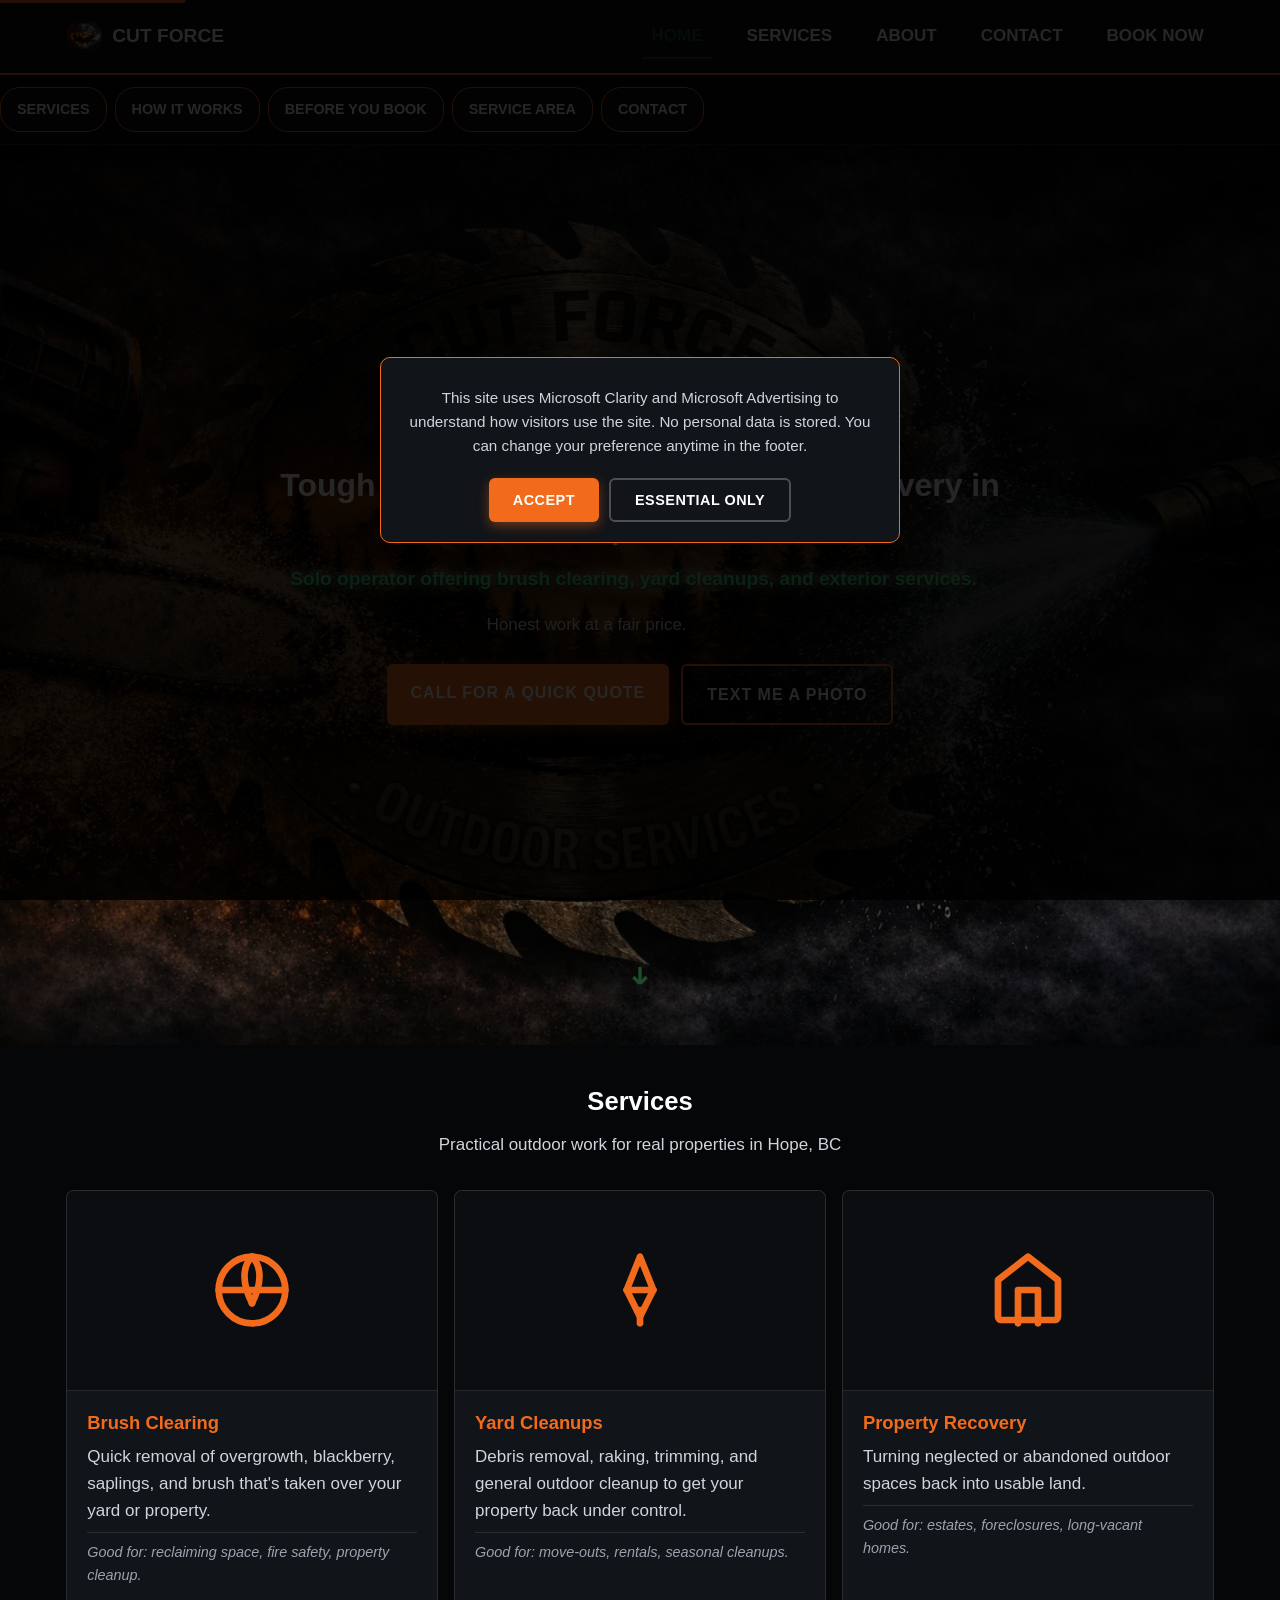
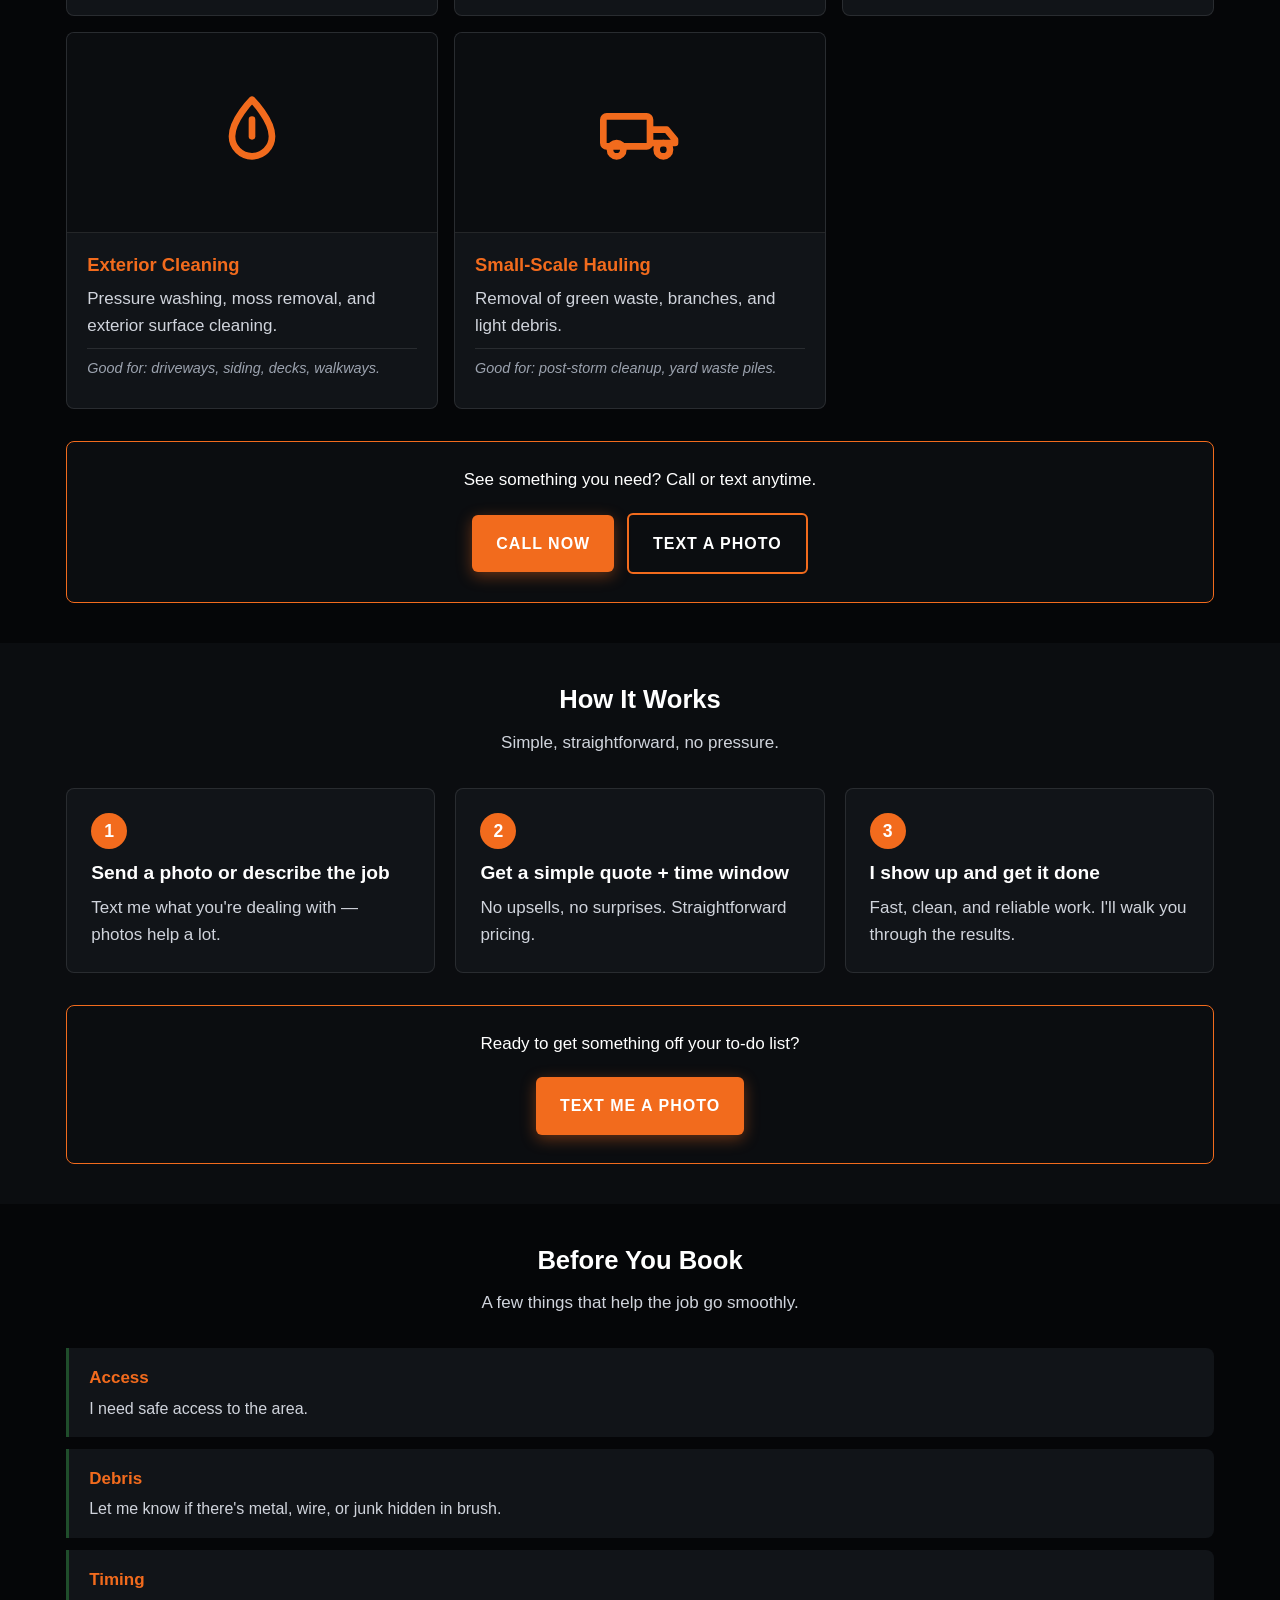
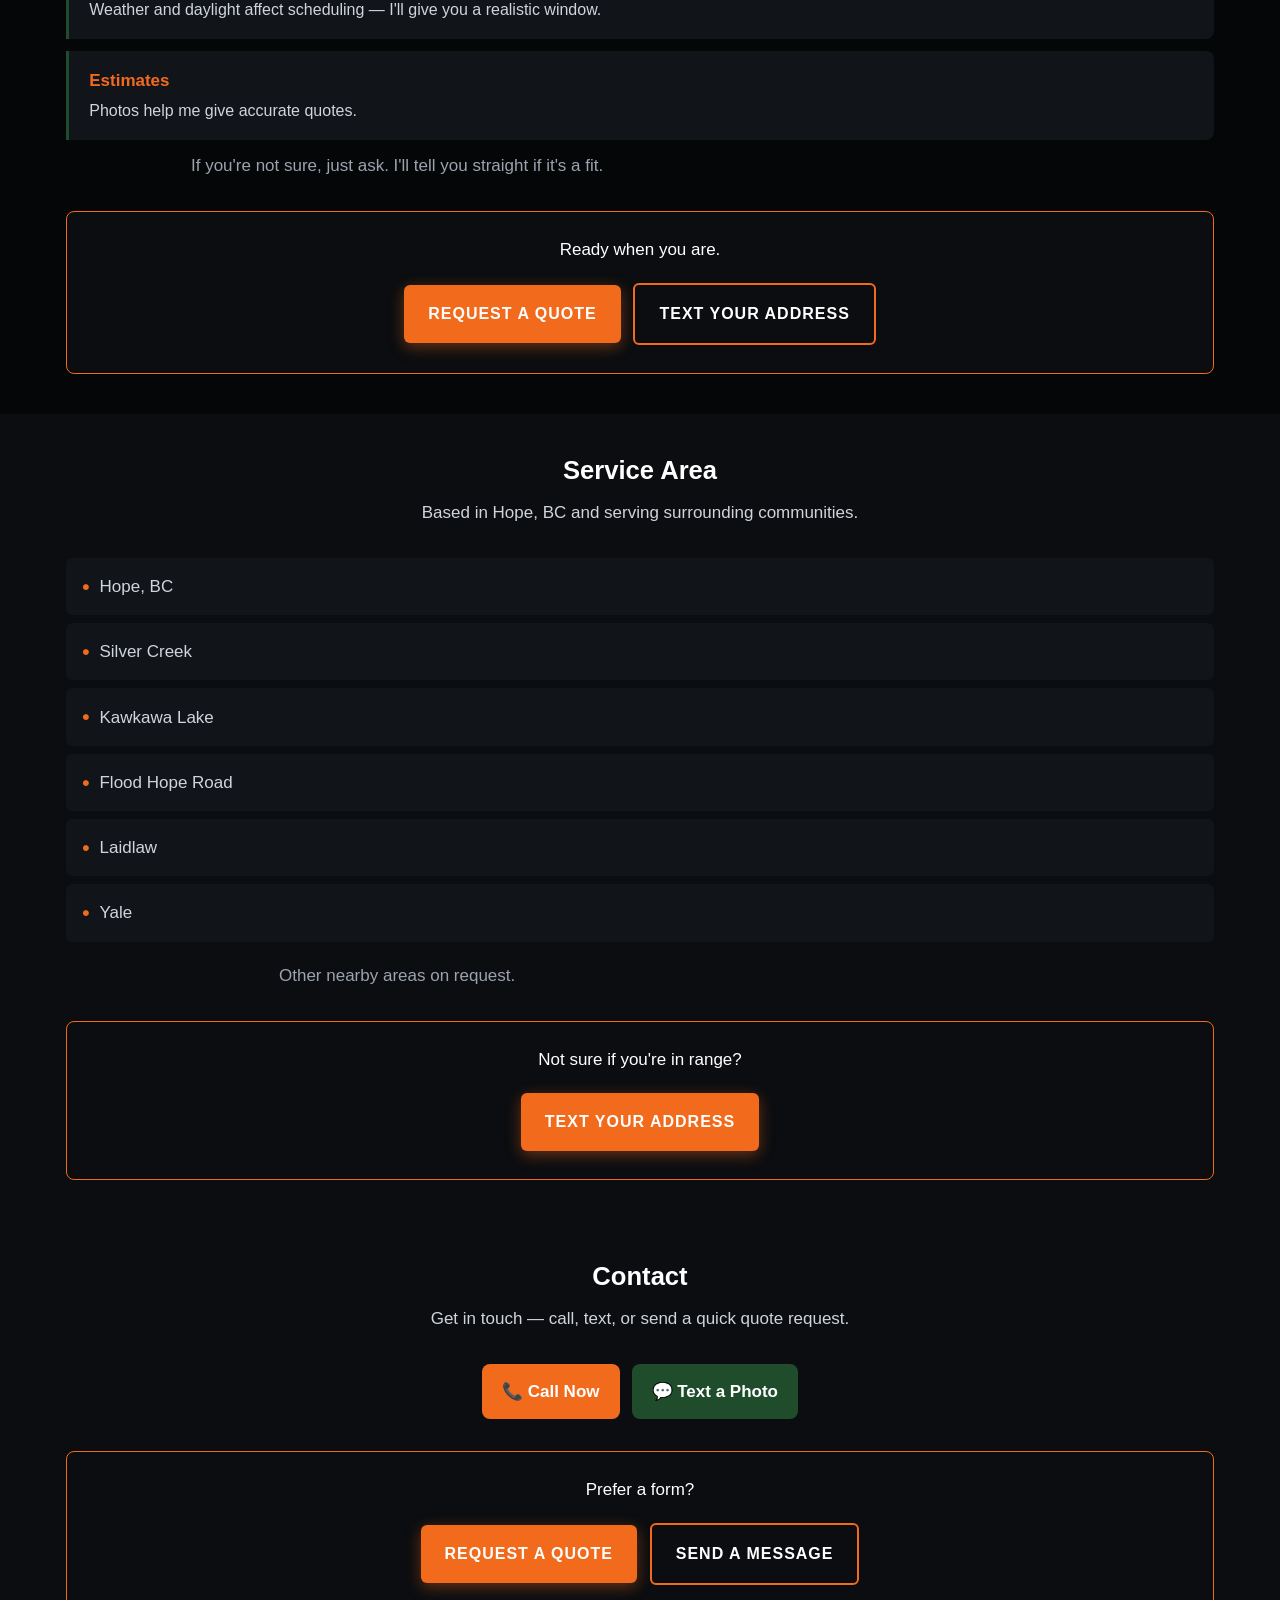
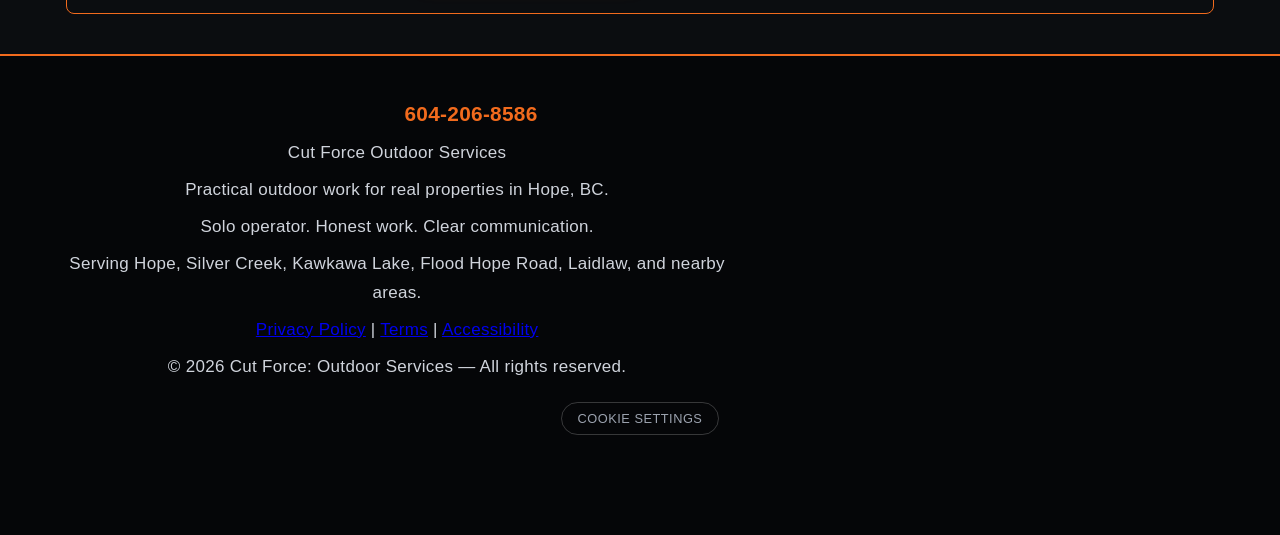
==== commit 66cce9ef: "fix(a11y): replace logo placeholder div with semantic img element Convert logo markup from empty div" ====
--- a/index.html
+++ b/index.html
@@ -42,7 +42,7 @@
     <header>
         <div class="container header-container">
             <div class="logo">
-                <div class="logo-icon" aria-label="Cut Force Logo"></div>
+                <img src="img/logo-new.png" alt="Cut Force Logo" class="logo-icon">
                 <span>CUT FORCE</span>
             </div>
             <button class="menu-toggle" aria-label="Toggle menu" aria-expanded="false">☰</button>
--- a/css/styles.css
+++ b/css/styles.css
@@ -114,9 +114,9 @@
  
  . l o g o   {   f o n t - s i z e :   1 . 2 r e m ;   f o n t - w e i g h t :   9 0 0 ;   c o l o r :   v a r ( - - t e x t - w h i t e ) ;   d i s p l a y :   f l e x ;   a l i g n - i t e m s :   c e n t e r ;   g a p :   1 0 p x ;   }   
- . l o g o - i c o n   {   w i d t h :   3 6 p x ;   h e i g h t :   3 6 p x ;   b o r d e r - r a d i u s :   5 0 % ;   b a c k g r o u n d :   c o n i c - g r a d i e n t ( f r o m   0 d e g ,   v a r ( - - a c c e n t - o r a n g e )   0 d e g   3 0 d e g ,   v a r ( - - a c c e n t - g r e e n )   3 0 d e g   6 0 d e g ,   v a r ( - - a c c e n t - o r a n g e )   6 0 d e g   9 0 d e g ,   v a r ( - - a c c e n t - g r e e n )   9 0 d e g   1 2 0 d e g ,   v a r ( - - a c c e n t - o r a n g e )   1 2 0 d e g ) ;   p o s i t i o n :   r e l a t i v e ;   f l e x - s h r i n k :   0 ;   } - 
- . l o g o - i c o n : : b e f o r e   {   c o n t e n t :   ' ' ;   p o s i t i o n :   a b s o l u t e ;   t o p :   5 0 % ;   l e f t :   5 0 % ;   t r a n s f o r m :   t r a n s l a t e ( - 5 0 % ,   - 5 0 % ) ;   w i d t h :   2 2 p x ;   h e i g h t :   2 2 p x ;   b a c k g r o u n d :   v a r ( - - b g - p r i m a r y ) ;   b o r d e r - r a d i u s :   5 0 % ;   } + . l o g o - i c o n   {   w i d t h :   3 6 p x ;   h e i g h t :   3 6 p x ;   b o r d e r - r a d i u s :   5 0 % ;   p o s i t i o n :   r e l a t i v e ;   f l e x - s h r i n k :   0 ;   o b j e c t - f i t :   c o n t a i n ;   } + 
+   
  . p h o n e - h e a d e r   {   c o l o r :   v a r ( - - a c c e n t - o r a n g e ) ;   f o n t - w e i g h t :   7 0 0 ;   f o n t - s i z e :   1 r e m ;   }   
